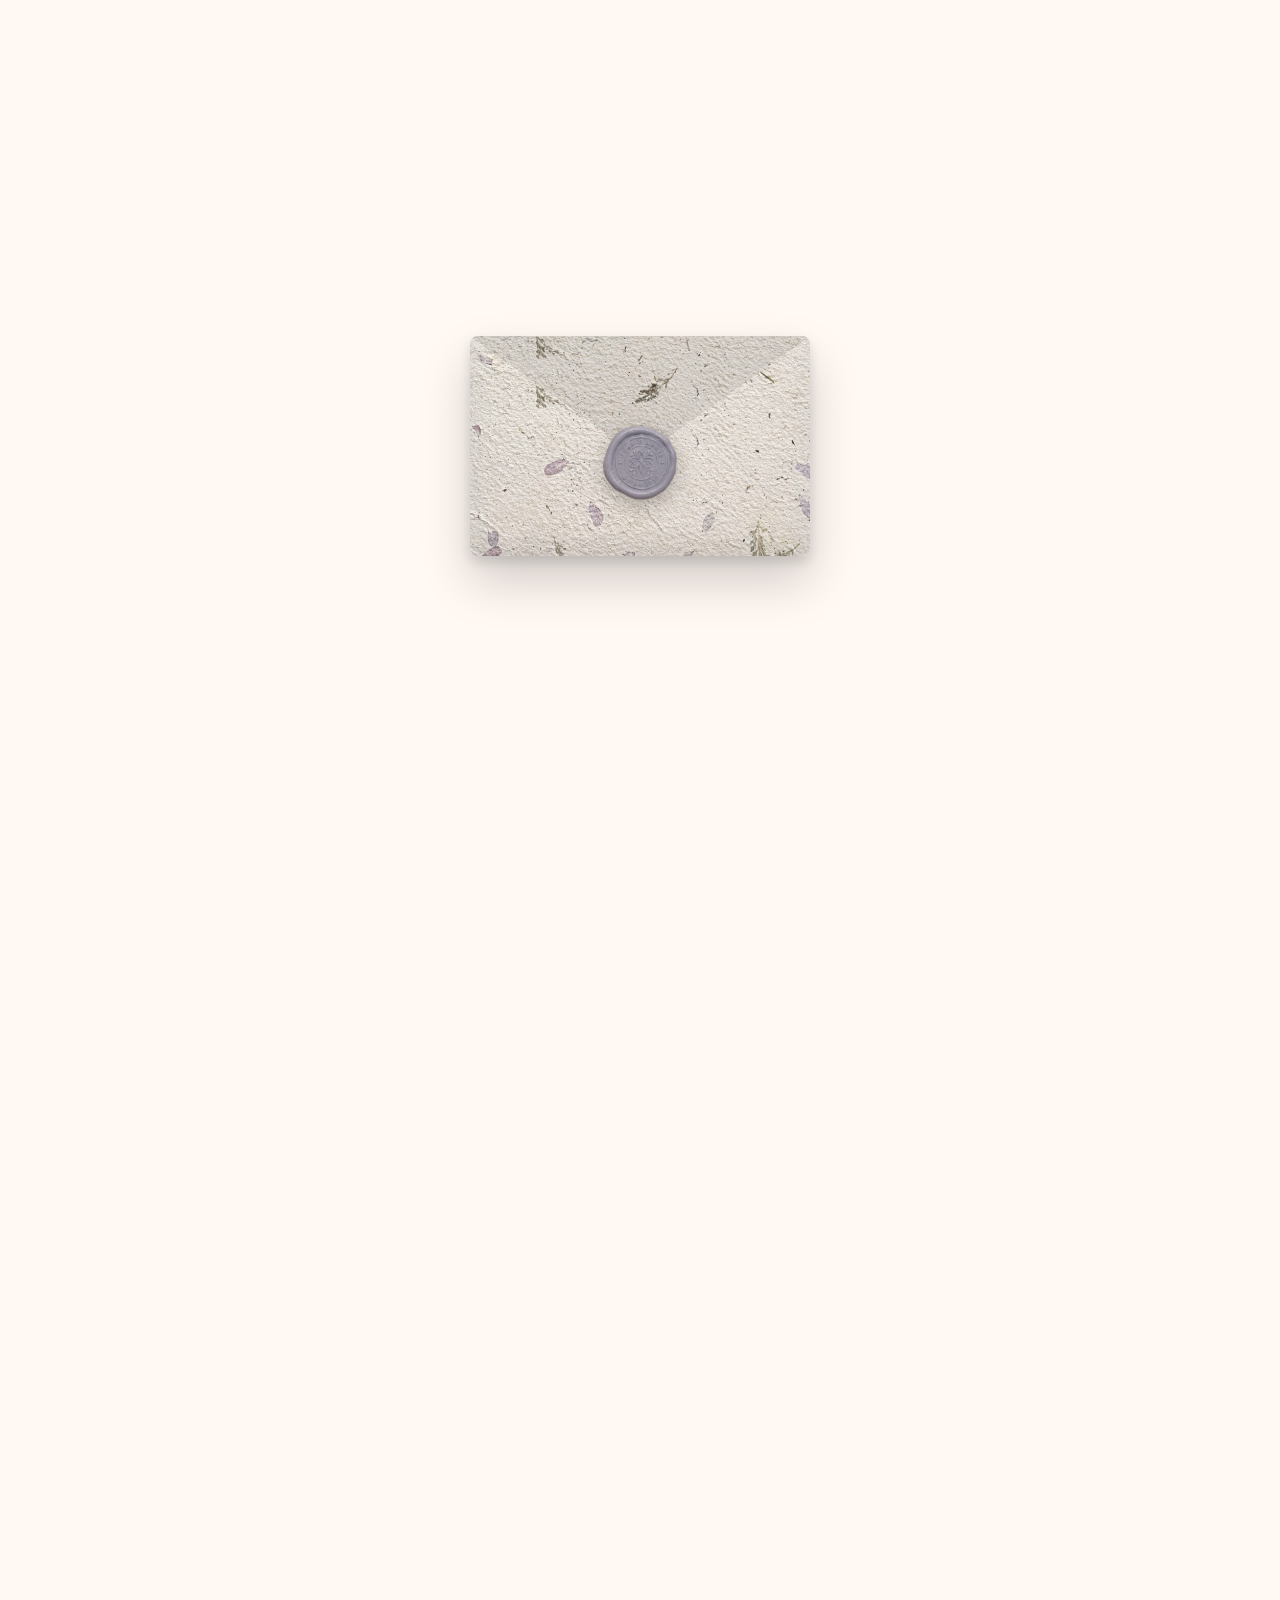
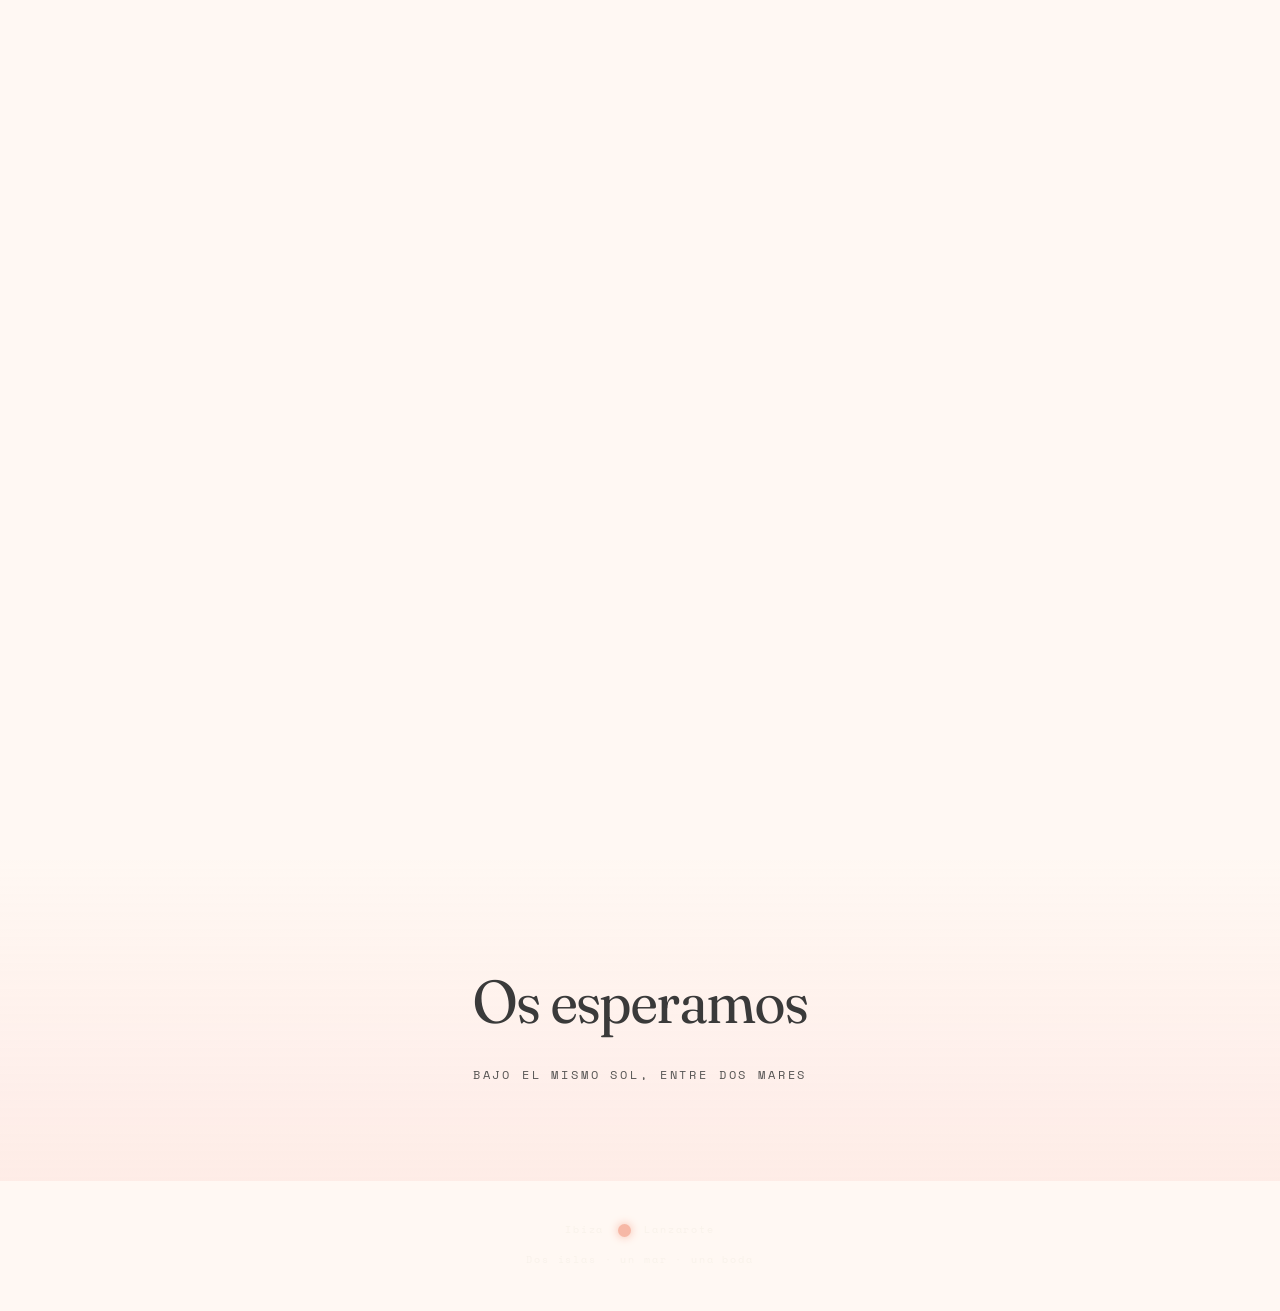
==== index.html @ f5507c47 "Rename main.html to index.html" ====
<!DOCTYPE html>
<html lang="es">
<head>
  <meta charset="UTF-8">
  <meta name="viewport" content="width=device-width, initial-scale=1.0">

  <link rel="stylesheet" href="style.css">
  <link rel="icon" type="image/png" href="JA.png">
  <link rel="preconnect" href="https://fonts.googleapis.com">
  <link rel="preconnect" href="https://fonts.gstatic.com" crossorigin>
  <link href="https://fonts.googleapis.com/css2?family=Fraunces:ital,opsz,wght@0,9..144,300..600;1,9..144,300..500&family=Mulish:wght@300;400;500;600;700;800&family=Space+Mono:wght@400;700&display=swap" rel="stylesheet">
</head>

<!-- IMPORTANTE: esto activa el overlay -->
<body class="envelope-locked">

<!-- ===================== SOBRE ===================== -->
<div class="envelope-gate" id="envelope-gate">
  <div class="envelope-stage">
    <button class="envelope-card" id="open-envelope" type="button">
      <span class="envelope-back"></span>

      <span class="envelope-front"></span>
      <span class="envelope-flap"></span>

      <span class="wax-seal">
        <img src="4.png" alt="Sello de cera">
      </span>
    </button>
  </div>
</div>

<div id="sky"></div>
  <div id="stars"></div>
  <div id="celest"></div>
  <div id="moon"></div>
  <div class="vignette"></div>
  <div id="progress"></div>

  <nav id="nav" aria-label="Navegación">
    <a class="brand" href="#inicio">
      <span id="nav-i">I</span> <span class="h">&</span> <span id="nav-l">L</span>
    </a>

    <div class="links">
      <a href="#historia">Historia</a>
      <a href="#dia">El día</a>
      <a href="#donde">Dónde</a>
      <a href="#viaje">Viaje</a>
      <a class="cta" href="#rsvp">Confirmar</a>
    </div>
  </nav>

  <!-- ===================== HERO ===================== -->
  <header class="hero" id="inicio">
    <div class="hero-scene" aria-hidden="true">
      <svg viewBox="0 0 1440 340" preserveAspectRatio="none">
        <defs>
          <linearGradient id="seaG" x1="0" y1="0" x2="0" y2="1">
            <stop offset="0%" stop-color="#3E8C9A"/>
            <stop offset="100%" stop-color="#102E3C"/>
          </linearGradient>

          <linearGradient id="reflG" x1="0" y1="0" x2="0" y2="1">
            <stop offset="0%" stop-color="#F4C77A" stop-opacity=".85"/>
            <stop offset="100%" stop-color="#F4C77A" stop-opacity="0"/>
          </linearGradient>
        </defs>

        <!-- costa Ibiza -->
        <path d="M0,150 C120,132 230,158 330,142 C430,128 470,150 540,142 L540,340 L0,340 Z" fill="#163A4E"/>

        <g fill="#0F2C3A">
          <path d="M120,142 l9,-30 l9,30 z"/>
          <rect x="126" y="140" width="6" height="14"/>
          <path d="M150,146 l7,-22 l7,22 z"/>
          <rect x="155" y="144" width="4" height="10"/>
          <path d="M250,138 l11,-34 l11,34 z"/>
          <rect x="257" y="136" width="6" height="16"/>
        </g>

        <!-- costa Lanzarote -->
        <path d="M1440,154 C1320,132 1240,162 1140,140 C1040,120 980,154 900,142 L900,340 L1440,340 Z" fill="#1A120E"/>

        <g fill="#120C09">
          <path d="M1180,140 L1240,140 L1218,90 C1212,80 1206,80 1200,90 Z"/>
          <path d="M1300,144 L1372,144 L1344,100 C1338,90 1332,90 1326,100 Z"/>
          <path d="M1080,144 L1132,144 L1112,110 C1108,102 1102,102 1098,110 Z"/>
        </g>

        <rect x="0" y="142" width="1440" height="200" fill="url(#seaG)"/>
        <path d="M666,146 L774,146 L820,340 L620,340 Z" fill="url(#reflG)" opacity=".5"/>

        <g class="waves" fill="none" stroke="#7CC4C2" stroke-opacity=".45" stroke-width="2">
          <path class="w1" d="M-200,192 q60,-12 120,0 t120,0 t120,0 t120,0 t120,0 t120,0 t120,0 t120,0 t120,0 t120,0 t120,0 t120,0 t120,0"/>
          <path class="w2" d="M-200,228 q70,-13 140,0 t140,0 t140,0 t140,0 t140,0 t140,0 t140,0 t140,0 t140,0 t140,0 t140,0 t140,0"/>
        </g>
      </svg>
    </div>

    <div class="hero-inner">
      <div class="hero-top">
        <div class="coast-tag">
          <b id="t-isla-novia">Ibiza</b>
          <span id="t-coord-novia">39°04′N · 1°44′E</span>
        </div>

        <div class="coast-tag r">
          <b id="t-isla-novio">Lanzarote</b>
          <span id="t-coord-novio">29°07′N · -13°47′O</span>
        </div>
      </div>

      <p class="eyebrow hero-eyebrow">Dos islas · un mar · una boda</p>

      <h1 class="names">
        <span class="n a" id="t-novio">Juan</span>
        <span class="amp">
          <span class="rule"></span>
          <span class="y">y</span>
          <span class="rule"></span>
        </span>
        <span class="n b" id="t-novia">Anaïs</span>
      </h1>

      <p class="hero-date" id="t-fecha">Sábado · 24 Abril 2027</p>
    </div>

    <div class="scroll-cue">
      <span>Sumérgete</span>
      <span class="line"></span>
    </div>
  </header>

  <!-- ===================== CUENTA ATRÁS ===================== -->
  <section class="section">
    <div class="panel dark reveal">
      <span class="eyebrow c">Cuenta atrás</span>
      <h2 class="title">¿Cuándo zarpa el amor?</h2>

      <div class="count">
        <div class="unit">
          <div class="num" id="d">--</div>
          <div class="lab">Días</div>
        </div>
        <div class="unit">
          <div class="num" id="h">--</div>
          <div class="lab">Horas</div>
        </div>
        <div class="unit">
          <div class="num" id="m">--</div>
          <div class="lab">Min</div>
        </div>
        <div class="unit">
          <div class="num" id="s">--</div>
          <div class="lab">Seg</div>
        </div>
      </div>

      <p class="count-msg" id="count-msg"></p>
    </div>
  </section>

  <!-- ===================== HISTORIA ===================== -->
  <section class="section" id="historia">
    <div class="panel light reveal">
      <span class="eyebrow c">Nuestra historia</span>
      <h2 class="title">De dos orillas a un solo "sí"</h2>
      <div class="story" id="story"></div>
    </div>
  </section>

  <!-- ===================== ISLAS ===================== -->
  <section class="section" id="islas">
    <div class="panel dark reveal">
      <span class="eyebrow c">De dónde venimos</span>
      <h2 class="title">Una mediterránea, un atlántico</h2>

      <div class="islands">
        <div class="isla ibiza">
          <span class="accent"></span>
          <div class="who">Ella, de</div>
          <div class="name" id="t-isla-novia-2">Ibiza</div>
          <div class="desc" id="t-desc-novia">Pinos, sal y atardeceres de las Pitiusas.</div>
          <div class="coords" id="t-coord-novia-2">39°04′N · 1°44′E · Mediterráneo</div>
        </div>

        <div class="isla lanza">
          <span class="accent"></span>
          <div class="who">Él, de</div>
          <div class="name" id="t-isla-novio-2">Lanzarote</div>
          <div class="desc" id="t-desc-novio">Lava, viento y cielos de fuego en el Atlántico.</div>
          <div class="coords" id="t-coord-novio-2">29°07′N · -13°47′O · Atlántico</div>
        </div>
      </div>

      <!-- ruta con avión -->
      <div class="route" aria-hidden="true">
        <svg viewBox="0 0 800 140">
          <path id="route-path" d="M 90,110 Q 400,10 710,110" fill="none" stroke="rgba(185, 140, 130, 0.6)" stroke-width="1.5" stroke-dasharray="3 7"/>

          <g id="plane" fill="#F4C77A">
            <path d="M0,-2 L14,0 L0,2 L3,0 Z M2,-1 L-7,-6 L-9,-6 L-4,-1 Z M2,1 L-7,6 L-9,6 L-4,1 Z"/>
            <animateMotion id="planeMotion" dur="7s" repeatCount="indefinite" rotate="auto" keyPoints="0;1" keyTimes="0;1" calcMode="linear">
              <mpath href="#route-path"/>
            </animateMotion>
          </g>
        </svg>
      </div>

      <p class="between">
        <b id="t-distancia">1.700 km</b> de mar entre dos islas.<br>
        El <span id="t-dia-corto">24 de Abril</span> se juntan para siempre.
      </p>
    </div>
  </section>

  <!-- ===================== EL DÍA ===================== -->
  <section class="section" id="dia">
    <div class="panel light reveal">
      <span class="eyebrow c">El plan</span>
      <h2 class="title">El gran día</h2>
      <div class="plan" id="plan"></div>
    </div>
  </section>

  <!-- ===================== DÓNDE ===================== -->
  <section class="section" id="donde">
    <div class="panel dark reveal">
      <span class="eyebrow c">Dónde</span>
      <h2 class="title">Los puntos de encuentro</h2>

<div class="place split">

  <div class="col ceremonia">
    <div class="venue">Ceremonia</div>
    <div class="sub" id="t-lugar">Catedral de Santa Maria</div>
    <div class="addr" id="t-direccion">Plaça de la Catedral, 1, 07800 Eivissa, Illes Balears</div>
    <a class="btn" id="t-mapa" href="#" target="_blank">¿Cómo llegar?</a>
  </div>

  <div class="divider"></div>

  <div class="col convite">
    <div class="venue">Convite</div>
    <div class="sub" id="t-convite">Can Curreu</div>
    <div class="addr" id="t-direccion1">Diseminado P 4 San Carlos, 79, 07850, Illes Balears</div>
    <a class="btn" id="t-mapa1" href="#" target="_blank">¿Cómo llegar?</a>
  </div>

</div>

    </div>
  </section>

  <!-- ===================== VIAJE Y DORMIR ===================== -->
  <section class="section" id="viaje">
    <div class="panel light reveal">
      <span class="eyebrow c">Viaje y alojamiento</span>
      <h2 class="title">Llegar a la isla</h2>
      <p class="lead" id="t-viaje-intro">Venís de lejos y nos hace mucha ilusión. Aquí os dejamos lo esencial para organizar el viaje.</p>
      <div class="cards" id="viaje-cards"></div>
    </div>
  </section>

  <!-- ===================== VESTIMENTA ===================== -->
  <section class="section">
    <div class="panel dark reveal">
      <span class="eyebrow c">Código de vestimenta</span>
      <h2 class="title" id="t-dress-title">Elegancia de isla</h2>

      <div class="dress">
        <p id="t-dress-text">Colores primaverales, rebequita y zapato cómodo: habrá césped, baile y mucho alcohol. Aunque el blanco no está en la lista, aquí hay recomendaciones que no os harán desentonar:</p>
        <div class="swatches" id="swatches"></div>
      </div>
    </div>
  </section>

  <!-- ===================== REGALO ===================== -->
  <section class="section" id="regalo">
    <div class="panel light reveal">
      <span class="eyebrow c">Vuestro regalo</span>
      <h2 class="title">Si os apetece tener un detalle con nosotros pero no sabeis cuál</h2>

      <div class="gift">
        <p id="t-gift-text">Vuestra presencia es lo único imprescindible. Si además queréis regalarnos algo pero no sabeis qué...</p>
        <div class="copyrow" id="gift-rows"></div>
      </div>
    </div>
  </section>

  <!-- ===================== FAQ ===================== -->
  <section class="section">
    <div class="panel dark reveal">
      <span class="eyebrow c">Dudas frecuentes</span>
      <h2 class="title">Algunas cosas a tener en cuenta</h2>
      <div class="faq" id="faq"></div>
    </div>
  </section>

  <!-- ===================== AVISO ===================== -->
  <section class="section">
    <div class="warn reveal">
      <span class="eyebrow">¡Aviso importante!</span>
      <p>
        Esta boda puede incluir <b>baile descoordinado</b>, lágrimas de emoción, demasiado vino y <b>vistas que quitan el sentido</b>.
      </p>
    </div>
  </section>

  <!-- ===================== RSVP ===================== -->
  <section class="section" id="rsvp">
    <div class="panel dark reveal">
      <span class="eyebrow c">Confirma tu asistencia</span>
      <h2 class="title">El "Sí vengo"</h2>
      <p class="lead" id="t-rsvp-fecha">Confírmanos antes del 1 de agosto de 2026.</p>

      <div class="form">

        <div class="field">
          <label for="f-nombre">Nombre y apellidos</label>
          <input id="f-nombre" type="text" placeholder="Tu nombre">
        </div>

        <div class="field">
          <label>¿Vendrás?</label>
          <div class="seg" id="seg-asiste">
            <button type="button" data-v="Sí, allí estaré" aria-pressed="true">Sí, allí estaré</button>
            <button type="button" data-v="No podré ir" aria-pressed="false">No podré ir</button>
          </div>
        </div>

        <!-- Menú del invitado principal: siempre adulto -->
        <div class="field" id="field-menu-principal">
          <label for="f-menu-principal">Tu menú</label>
          <select id="f-menu-principal">
            <option value="">Elige una opción</option>
            <option value="Carne">Carne</option>
            <option value="Pescado">Pescado</option>
          </select>
        </div>

        <div class="field" id="field-acomp">
          <label for="f-acomp">¿Cuántos seréis?</label>
          <input id="f-acomp" type="number" min="1" max="10" value="1">
        </div>

        <!-- Aquí el JS pinta los acompañantes. No metas menús manuales aquí. -->
        <div class="guest-list" id="guest-list"></div>

        <div class="field is-hidden" id="field-no-asiste">
          <div class="sad-note">
            Si estabas invitado es porque eres muy especial para nosotros, y nos da mucha pena que finalmente no puedas venir a compartir este día tan importante con nosotros. Esperamos poder verte y celebrarlo contigo pronto.
          </div>
        </div>

        <div class="field" id="field-alergias">
          <label for="f-alergias">Alergias o intolerancias</label>
          <input id="f-alergias" type="text" placeholder="Opcional">
        </div>

        <div class="field">
          <label for="f-msg">Un mensaje para los novios</label>
          <textarea id="f-msg" placeholder="Opcional"></textarea>
        </div>

        <button class="btn solid" id="rsvp-send" type="button">Enviar confirmación</button>

        <p id="rsvp-status" class="rsvp-status" role="status" aria-live="polite"></p>

      </div>
    </div>
  </section>

  <!-- ===================== CIERRE ===================== -->
  <section class="end reveal">
    <div class="t">Os esperamos</div>
    <div class="s" id="t-end-sub">Bajo el mismo sol, entre dos mares</div>
  </section>

  <footer>
    <span id="t-foot-novia">Ibiza</span>
    <span class="sun-mini"></span>
    <span id="t-foot-novio">Lanzarote</span>
    <div style="margin-top:.8rem">Dos islas · un mar · una boda</div>
  </footer>

  <script src="magia.js"></script>

</body>
</html>
---- style.css ----
:root{
  --cal:#FFF8F3;
  --cal-2:#FDF1EA; 
  --tinta:#3A3A3A;

  --mar:#A8DADC; 
  --turquesa:#9EDBD6; 
  --pino:#7CB9B1;

  --lava:#F7EDE2; /* suavizado, nada oscuro */
  --verde:#B7E4C7;

  --sol:#F6B8A6; 
  --sol-claro:#FADCD9; 
  --rosa:#F7A8A4; 
  --noche:#FFF8F3; /* elimina sensación nocturna */
  --maxw:920px;
  --display:"Fraunces",Georgia,serif;
  --body:"Mulish",system-ui,sans-serif;
  --mono:"Space Mono",ui-monospace,monospace;
  --ease:cubic-bezier(.2,.7,.2,1);
}
*{box-sizing:border-box;margin:0;padding:0}
html{scroll-behavior:smooth}
body{font-family:var(--body);color:var(--tinta);line-height:1.65;background:#FFF8F3;-webkit-font-smoothing:antialiased;overflow-x:hidden}
a{color:inherit;text-decoration:none}
img,svg{display:block;max-width:100%}
:focus-visible{outline:2px solid var(--sol-claro);outline-offset:3px;border-radius:2px}

/* ---------- CIELO QUE ATARDECE (fondo fijo) ---------- */
#sky{position:fixed;inset:0;z-index:-3;
  background:linear-gradient(
    to bottom,
#F7CAC9 0%,     /* rosa más presente */
    #FBC4AB 45%,    /* melocotón */
    #FFF1E6 100%

  );
  transition:background .15s linear;}
#stars{position:fixed;inset:0;z-index:-2;opacity:0;pointer-events:none}
#stars .star{position:absolute;width:2px;height:2px;border-radius:50%;background:#fff;animation:tw 4s ease-in-out infinite}
@keyframes tw{0%,100%{opacity:.25}50%{opacity:1}}
#celest{position:fixed;left:50%;top:56vh;width:120px;height:120px;margin-left:-60px;z-index:-2;border-radius:50%;
  background:radial-gradient(
circle at 38% 36%,
    #FFF6E5,
    #FBC4AB 55%,
    #F7A8A4
);
  box-shadow:0 0 90px 20px rgba(244,199,122,.45);transition:opacity .2s linear}
#moon{position:fixed;right:14vw;top:14vh;width:54px;height:54px;z-index:-2;border-radius:50%;opacity:0;
  background:radial-gradient(circle at 36% 34%,#fdfbf4,#cdd3e0 70%,#aab2c6);box-shadow:0 0 40px rgba(220,228,245,.5)}
.vignette{position:fixed;inset:0;z-index:-1;pointer-events:none;
  background:radial-gradient(120% 90% at 50% 30%,transparent 60%,rgba(120, 80, 80, 0.25) 100%)}

/* ---------- PROGRESO + NAV ---------- */
#progress{
  position:fixed;
  top:0;
  left:0;
  height:2px;
  width:0;
  background:linear-gradient(90deg,#E8877F,#F7A8A4);
  z-index:50}
nav{position:fixed;top:0;left:0;right:0;z-index:40;display:flex;align-items:center;justify-content:space-between;
  box-shadow:0 8px 20px rgba(200,150,140,.15);padding:.85rem clamp(1rem,4vw,2.2rem);transform:translateY(-110%);transition:transform .4s var(--ease);
  background:rgba(255,253,251,0.75);backdrop-filter:blur(12px);border-bottom:1px solid rgba(200,150,140,.25)}
nav.show{transform:none}
nav .brand{font-family:var(--mono);font-size:.8rem;letter-spacing:.22em}
nav .brand .h{color:var(--sol-claro)}
nav .links{color:#6F5A56;opacity:1;display:flex;gap:1.4rem;align-items:center}
nav .links a{font-family:var(--mono);font-size:.68rem;letter-spacing:.16em;text-transform:uppercase;opacity:.85;transition:opacity .2s}
nav .links a:hover{color:#E8877F;opacity:1}
nav .links a.cta{
  border-radius:8px;
  padding:.5rem 1.1rem;
  letter-spacing:.12em;
  background:rgba(247,168,164,0.15);   /* fondo suave */
  border:1px solid rgba(232,135,127,.6);
  
  color:#C75B52;
  transition:all .2s ease;
}
nav .links a.cta:hover{
  background:#E8877F;
  color:white;
  border-color:#E8877F;
}
@media(max-width:760px){nav .links a:not(.cta){display:none}}

.eyebrow{font-family:var(--mono);font-size:.7rem;letter-spacing:.32em;text-transform:uppercase}

/* ---------- HERO ---------- */
.hero{position:relative;min-height:100svh;display:flex;flex-direction:column;align-items:center;text-align:center;overflow:hidden}
.hero-scene{position:absolute;left:0;right:0;bottom:0;z-index:0;pointer-events:none}
.hero-scene svg{width:100%;height:auto}
.hero-inner{position:relative;z-index:2;width:100%;max-width:1080px;padding:clamp(1.4rem,4vw,2.4rem) 1.4rem 0}
.hero-top{display:flex;justify-content:space-between;align-items:flex-start;gap:1rem;opacity:0;animation:fade 1s var(--ease) .2s forwards}
.coast-tag{font-family:var(--mono);font-size:.64rem;letter-spacing:.16em;line-height:1.7;text-align:left;text-shadow:0 1px 14px rgba(0,0,0,.4)}
.coast-tag.r{text-align:right}
.coast-tag b{display:block;font-size:.76rem;letter-spacing:.26em;text-transform:uppercase}
.coast-tag span{opacity:.82}

.names,
.hero-date,
.hero-eyebrow,
.coast-tag{
  color:#3A3A3A;
  text-shadow:none;
}

.hero-eyebrow{margin-top:clamp(2rem,8vh,4.5rem);opacity:0;animation:fade 1s var(--ease) .5s forwards;text-shadow:0 1px 16px rgba(0,0,0,.4)}
.names{margin-top:.5rem;font-family:var(--display);font-weight:380;font-variation-settings:"opsz" 144,"SOFT" 60;line-height:.96;text-shadow:0 3px 40px rgba(8,20,28,.4)}
.names .n{display:block;font-size:clamp(3.4rem,14vw,8rem);opacity:0;animation:rise 1.1s var(--ease) forwards}
.names .n.a{animation-delay:.7s}
.names .n.b{animation-delay:1s}
.names .amp{display:flex;align-items:center;justify-content:center;gap:1rem;margin:.06em 0;opacity:0;animation:fade 1s var(--ease) .95s forwards}
.amp .y{font-family:var(--display);font-style:italic;font-weight:300;font-size:clamp(1rem,3.2vw,1.6rem);letter-spacing:.04em;opacity:.92}
.amp .rule{width:clamp(28px,7vw,60px);height:1px;background:linear-gradient(90deg,transparent,var(--sol-claro),transparent)}
.hero-date{margin-top:1.4rem;font-family:var(--mono);font-size:.8rem;letter-spacing:.34em;text-transform:uppercase;opacity:0;animation:fade 1s var(--ease) 1.2s forwards;text-shadow:0 1px 14px rgba(0,0,0,.4)}
.scroll-cue{position:absolute;bottom:1.1rem;left:50%;transform:translateX(-50%);z-index:3;font-family:var(--mono);font-size:.58rem;letter-spacing:.3em;text-transform:uppercase;opacity:0;display:flex;flex-direction:column;align-items:center;gap:.4rem;animation:fade 1s var(--ease) 1.6s forwards}
.scroll-cue .line{width:1px;height:34px;background:currentColor;animation:cue 2.2s ease-in-out infinite}
@keyframes cue{0%,100%{transform:scaleY(.35);transform-origin:top;opacity:.4}50%{transform:scaleY(1);opacity:1}}
@keyframes fade{to{opacity:1}}
@keyframes rise{from{opacity:0;transform:translateY(36px)}to{opacity:1;transform:none}}

/* ---------- SECCIONES / PANELES ---------- */
.section{padding:clamp(2.4rem,7vw,5rem) 1.2rem;position:relative;z-index:1}
.panel{max-width:var(--maxw);margin:0 auto;border-radius:7px;padding:clamp(2.2rem,5.5vw,3.8rem)}
.panel.light{background:rgba(244,239,228,.94);color:var(--tinta);box-shadow:0 40px 90px -45px rgba(0,0,0,.6)}
.panel.dark{background:rgba(255,255,255,.7);color:var(--tinta);border:1px solid rgba(180,150,150,.2);backdrop-filter:blur(12px);border:1px solid rgba(244,239,228,.12);box-shadow:0 40px 90px -50px rgba(0,0,0,.6)}
.eyebrow.c{display:block;text-align:center;color:#A06A64;margin-bottom:1rem}
.panel.dark .eyebrow.c{
color:#A06A64;
  opacity:1;
}
.title{font-family:var(--display);font-weight:400;font-variation-settings:"opsz" 72,"SOFT" 44;font-size:clamp(1.9rem,5.2vw,3.1rem);line-height:1.06;text-align:center;letter-spacing:-.01em}
.lead{text-align:center;max-width:48ch;margin:1.1rem auto 0;opacity:.9}

/* Cuenta atrás */
.count{display:flex;justify-content:center;gap:clamp(.4rem,3vw,2rem);margin-top:2.2rem;flex-wrap:wrap}
.count .unit{min-width:72px}
.count .num{font-family:var(--mono);font-weight:700;font-size:clamp(2.2rem,7vw,3.6rem);line-height:1;color:#C75B52;font-variant-numeric:tabular-nums}
.count .lab{font-family:var(--mono);font-size:.6rem;letter-spacing:.26em;text-transform:uppercase;margin-top:.5rem;opacity:.95}
.count-msg{text-align:center;margin-top:1.6rem;font-style:italic;font-family:var(--display);font-size:1.2rem;color:var(--sol-claro)}

/* Historia (timeline) */
.story{margin-top:2.6rem;display:grid;gap:1.6rem;max-width:640px;margin-left:auto;margin-right:auto}
.story .beat{display:grid;grid-template-columns:auto 1fr;gap:1.3rem;align-items:start}
.story .dot{margin-top:.55rem;width:11px;height:11px;border-radius:50%;background:var(--sol);position:relative;flex:0 0 auto}
.story .beat:not(:last-child) .dot::after{content:"";position:absolute;left:50%;top:14px;transform:translateX(-50%);width:1px;height:calc(100% + 1.6rem);background:rgba(27,32,38,.18)}
.story .when{font-family:var(--mono);font-size:.66rem;letter-spacing:.18em;text-transform:uppercase;color:var(--mar)}
.story .head{font-family:var(--display);font-size:1.3rem;margin:.15rem 0 .3rem}
.story .body{font-size:.97rem;opacity:.88}

/* Islas */
.islands{display:grid;grid-template-columns:1fr 1fr;gap:clamp(1rem,3vw,1.6rem);margin-top:1.4rem}
.isla{position:relative;padding:1.9rem 1.6rem 1.7rem;border-radius:5px;color:#3A3A3A;overflow:hidden;min-height:210px;display:flex;flex-direction:column;justify-content:flex-end}
.isla.ibiza{
  background:linear-gradient(160deg,#BDE0FE,#A8DADC);
}
.isla.lanza{
  background:linear-gradient(160deg,#FBC4AB,#FDEAC2);
}
.isla .who{color:#7A6A68;font-family:var(--mono);font-size:.64rem;letter-spacing:.26em;text-transform:uppercase;opacity:.85}
.isla .name{color:#2F2F2F;font-family:var(--display);font-weight:400;font-size:clamp(1.7rem,5vw,2.4rem);margin:.2rem 0 .5rem;font-variation-settings:"opsz" 72,"SOFT" 50}
.isla .desc{color:#4A4A4A;font-size:.93rem;opacity:.92;max-width:30ch}
.isla .coords{color:#7A6A68;margin-top:1rem;font-family:var(--mono);font-size:.66rem;letter-spacing:.1em;padding-top:.85rem;border-top:1px solid rgba(0,0,0,0.08);opacity:.85}
.isla .accent{position:absolute;top:1.3rem;right:1.4rem;width:28px;height:28px;border-radius:50%}
.isla.ibiza .accent{
  background:radial-gradient(
    circle at 35% 30%,
    #FFFFFF 0%,
    #E6ECF2 55%,
    #D6DEE6 100%
  );
opacity:.7;filter:blur(1.5px)}
.isla.lanza .accent{background:#F7A8A4;opacity:.75;filter:blur(1.5px)}
.route{margin-top:1.8rem}
.route svg{width:100%;height:auto;overflow:visible}
.route .lbl{font-family:var(--mono);font-size:.6rem;letter-spacing:.14em;fill:var(--cal);opacity:.85}
.between{
  text-align:center;
  margin-top:1.6rem;
  font-family:var(--display);
  font-style:italic;
  font-weight:300;
  font-size:clamp(1.1rem,3.2vw,1.45rem);
  color:#3A3A3A;   /* antes era var(--cal) */
}

.between b{
  font-style:normal;
  color:#D96C63;   /* antes var(--sol-claro) */
}

/* El día */
.plan{max-width:540px;margin:2.4rem auto 0}
.plan .item{display:grid;grid-template-columns:auto 1fr;gap:1.3rem;align-items:baseline;padding:1rem 0;border-bottom:1px solid rgba(27,32,38,.12)}
.plan .item:last-child{border-bottom:0}
.plan .t{font-family:var(--mono);font-size:.9rem;color:var(--mar);white-space:nowrap;font-weight:700}
.plan .ev .h{font-family:var(--display);font-size:1.18rem}
.plan .ev .s{font-size:.86rem;opacity:.7}

/* Dónde */
.place.split{
  display:flex;
  align-items:center;
  justify-content:center;
  gap:2rem;
  margin-top:2rem;
  text-align:center;
  position:relative;
  z-index:1;

}
.place .col{
  position:relative;
  overflow:hidden;
  z-index:1;
  flex:1;
  max-width:320px;
}

.place .col *{
  position:relative;
  z-index:2;
}
.place .col::before{
  content:'';
  position:absolute;
  inset:0;

  background-image:none; /* seguridad */
  background-size:85%;
  background-repeat:no-repeat;
  background-position:center 75%;

  opacity:0.80;
  filter:blur(0.5px);

  pointer-events:none;
  z-index:0;
}
.place .ceremonia::before{
  background-image:url('daltvila.png');
  background-size:90%;
  background-position:center 65%;
}

.place .convite::before{
  background-image:url('casa.png');
}
.place .divider{
  width:1px;
  height:120px;
  background:rgba(200,150,140,.4);
}
.place{text-align:center;margin-top:1.6rem}
.place .venue{
  font-family:var(--display);
  font-size:1.5rem;
  margin-bottom:.4rem;
}
.place .sub{
  font-size:1rem;
  color:#6F5A56;
  margin-bottom:.5rem;
}

.place .addr{opacity:.85;margin-top:.5rem;font-size:.96rem}
.btn{display:inline-block;margin-top:1.7rem;padding:.85rem 1.8rem;font-family:var(--mono);font-size:.72rem;letter-spacing:.22em;text-transform:uppercase;border-radius:2px;transition:transform .2s,background .25s,color .25s,box-shadow .2s;cursor:pointer;border:1px solid var(--sol-claro);background:transparent;color:inherit}
.btn:hover,.btn:focus-visible{background:var(--sol-claro);color:var(--noche)}
.btn.solid{
  background:#F7A8A4;
  color:white;
}

.btn:hover{
  background:#FADCD9;
  color:#3A3A3A;
}
/* Viaje / dormir */
.cards{display:grid;grid-template-columns:1fr 1fr;gap:1.2rem;margin-top:2rem}
.card{background:rgba(255,255,255,.55);border:1px solid rgba(27,32,38,.1);border-radius:5px;padding:1.5rem}
.card h4{font-family:var(--display);font-size:1.25rem;font-weight:500;margin-bottom:.4rem}
.card p{font-size:.94rem;opacity:.85}
.card .ico{font-family:var(--mono);font-size:.62rem;letter-spacing:.2em;text-transform:uppercase;color:var(--mar);margin-bottom:.6rem}

/* Vestimenta */
.dress{text-align:center;margin-top:1.4rem}
.dress p{max-width:44ch;margin:0 auto;opacity:.9}
.swatches{display:flex;justify-content:center;gap:.7rem;margin-top:1.8rem;flex-wrap:wrap}
.swatch{width:46px;height:46px;border-radius:50%;border:2px solid rgba(244,239,228,.4)}

/* Regalo */
.gift{text-align:center;margin-top:1.4rem}
.gift p{max-width:46ch;margin:0 auto 1.6rem;opacity:.9}
.copyrow{display:flex;gap:.6rem;justify-content:center;flex-wrap:wrap;margin-top:.8rem}
.copybtn{display:inline-flex;align-items:center;gap:.6rem;background:rgba(255,255,255,.6);border:1px solid rgba(27,32,38,.15);border-radius:3px;padding:.7rem 1rem;font-family:var(--mono);font-size:.78rem;cursor:pointer;color:var(--tinta);transition:background .2s}
.copybtn:hover{background:#fff}
.copybtn small{font-size:.58rem;letter-spacing:.2em;text-transform:uppercase;color:var(--mar)}

/* FAQ */
.faq{max-width:620px;margin:2rem auto 0}
.faq details{border-bottom:1px solid rgba(244,239,228,.18);padding:.4rem 0}
.faq summary{cursor:pointer;list-style:none;padding:.9rem .2rem;font-family:var(--display);font-size:1.12rem;display:flex;justify-content:space-between;align-items:center;gap:1rem}
.faq summary::-webkit-details-marker{display:none}
.faq summary::after{content:"+";font-family:var(--mono);color:var(--sol-claro);transition:transform .2s}
.faq details[open] summary::after{transform:rotate(45deg)}
.faq .a{padding:0 .2rem 1rem;opacity:.86;font-size:.96rem}

/* Aviso (full-bleed) */
.warn{letter-spacing:0.01em;text-align:center;padding:clamp(3rem,9vw,6rem) 1.4rem}
.warn .eyebrow{color:#B0716A;display:block;margin-bottom:1.2rem}
.warn p{color:#3A3A3A;font-family:var(--display);font-weight:300;font-style:italic;font-size:clamp(1.3rem,4.2vw,2.1rem);line-height:1.5;max-width:22ch;margin:0 auto}
.warn b{color:#D96C63;font-style:normal;font-weight:500}

/* RSVP form */
.form{max-width:540px;margin:2rem auto 0;display:grid;gap:1.5rem}
.field{display:grid;gap:.5rem}
.field label{color:#7A6A68;font-family:var(--mono);font-size:.65rem;letter-spacing:.22em;text-transform:uppercase;opacity:1}
.field input,
.field textarea,
.field select{
  background:#FFFDFB;
  color:#3A3A3A;
  border:1px solid rgba(200,150,140,.25);
  border-radius:8px;
  padding:.9rem 1rem;
  transition:all .2s ease;
}
.field textarea{resize:vertical;min-height:80px}
.field.is-hidden{display:none}
.guest-list{display:grid;gap:.9rem}
.guest-card{
  padding:1.2rem;
  border-radius:10px;
  background:rgba(255,255,255,.65);
  backdrop-filter:blur(10px);
  border:1px solid rgba(200,150,140,.2);
  box-shadow:0 10px 25px rgba(0,0,0,.06);
}
.guest-card .guest-title{font-family:var(--mono);font-size:.62rem;letter-spacing:.18em;text-transform:uppercase;opacity:.75}
.sad-note{
  padding:1rem 1.1rem;
  border:1px solid rgba(180,150,150,.25);
  border-radius:6px;
  background:rgba(255,255,255,.5);
  font-family:var(--display);
  font-style:italic;
  font-size:1.08rem;
  line-height:1.55;
  text-align:center;
  color:#6A4E49;   /* 👈 clave */
}
.field input:focus,
.field textarea:focus,
.field select:focus{
  outline:none;
  border-color:#E8877F;
  box-shadow:0 0 0 3px rgba(232,135,127,.15);
  background:white;
}
.field input:hover,
.field textarea:hover,
.field select:hover{
  border-color:#E8877F;
}
.field input::placeholder,.field textarea::placeholder{color:#9C8F8A;}
.seg{
  gap:.8rem;
}

.seg button{
  border-radius:10px;
  padding:.9rem 1rem;
  background:rgba(255,255,255,.5);
  backdrop-filter:blur(6px);
  border:1px solid rgba(200,150,140,.3);
  color:#3A3A3A;
  transition:all .2s ease;
}

.seg button:hover{
  background:#FFFDFB;
}
.seg button[aria-pressed="true"]{
  background:#E8877F;
  color:white;
  border-color:#E8877F;
  box-shadow:0 8px 20px rgba(232,135,127,.25);
}

.rsvp-status{margin-top:1rem;text-align:center;font-family:var(--mono);font-size:.8rem;letter-spacing:.04em;min-height:1.2em}
.rsvp-status.ok{color:var(--sol-claro)}
.rsvp-status.err{color:#ff9b8a}
.btn.solid:disabled{opacity:.55;cursor:default;transform:none;box-shadow:none}

/* Cierre + footer */
.end{
  background:linear-gradient(
    to bottom,
    rgba(255,255,255,0) 0%,
    rgba(247,168,164,0.15) 100%
  );
text-align:center;padding:clamp(3rem,9vw,6rem) 1.4rem}
.end .t{font-family:var(--display);font-size:clamp(2.2rem,7vw,3.8rem);font-variation-settings:"opsz" 90,"SOFT" 50}
.end .s{margin-top:.8rem;font-family:var(--mono);font-size:.74rem;letter-spacing:.24em;text-transform:uppercase;opacity:.85}
footer{text-align:center;padding:2.6rem 1.4rem;font-family:var(--mono);font-size:.64rem;letter-spacing:.18em;color:rgba(244,239,228,.6)}
footer .sun-mini{width:13px;height:13px;border-radius:50%;background:var(--sol);display:inline-block;vertical-align:middle;margin:0 .55em;box-shadow:0 0 10px var(--sol)}

/* Reveal */
.reveal{opacity:0;transform:translateY(26px);transition:opacity .8s var(--ease),transform .8s var(--ease)}
.reveal.in{opacity:1;transform:none}

@media(max-width:640px){
  .islands,.cards{grid-template-columns:1fr}
  .hero-top{flex-direction:column;align-items:center;gap:.3rem}
  .coast-tag,.coast-tag.r{text-align:center}
}
@media(prefers-reduced-motion:reduce){
  *{animation-duration:.001s!important;animation-iteration-count:1!important;transition:none!important;scroll-behavior:auto!important}
  .reveal{opacity:1;transform:none}
  .names .n,.hero-top,.hero-eyebrow,.amp,.hero-date,.scroll-cue{opacity:1!important;animation:none!important}
}

.envelope-gate{
  position:fixed;
  inset:0;
  z-index:9999;
  display:grid;
  place-items:center;
  background:#FFF8F3;
  transition:opacity 1.2s ease, transform 1.2s ease, filter 1.2s ease;
}

/* perspectiva para profundidad */
.envelope-stage{
  perspective:1400px;
}

/* SOBRE BASE */
.envelope-card{
  position:relative;
  width:340px;
  height:220px;

  background-image: url("papel.png");
  background-size: 110%;
  background-position: center;
  background-repeat: no-repeat;

  border-radius:8px;

  /* sombra elegante (no marco) */
  box-shadow:
    0 25px 50px rgba(0,0,0,0.18),   /* sombra principal */
    0 6px 12px rgba(0,0,0,0.12);    /* contacto */

  cursor:pointer;
  overflow:hidden;

  animation:float 4s ease-in-out infinite;

  
  border: none !important;
  outline: none !important;
  background-color: transparent; /* por si acaso */
  appearance: none;
  -webkit-appearance: none;

}

/* BORDE INTERNO sutil para dar forma */
.envelope-card::before{
  content:"";
  position:absolute;
  inset:0;
  border-radius:8px;

  box-shadow:
    inset 0 0 0 1px rgba(0,0,0,0.06),     /* borde sutil tipo papel */
    inset 0 8px 18px rgba(255,255,255,0.25),
    inset 0 -10px 20px rgba(0,0,0,0.08);

  pointer-events:none;
}

/* SOLAPA SUPERIOR (realista) */
.envelope-flap{
  position:absolute;
  top:0;
  left:0;
  width:100%;
  height:55%;

  background-image: url("2.png");
  background-size: 110%;     /* 🔥 clave */
  background-position: center;  /* centra la textura */
  background-repeat: no-repeat;

  clip-path:polygon(0 0,100% 0,50% 100%);
  transform-origin:top;
  transition:transform 0.9s cubic-bezier(.65,.05,.36,1);

  box-shadow:
    inset 0 -2px 6px rgba(0,0,0,0.12);
  z-index:3;
}


/* CARTA */
.envelope-letter{
  position:absolute;
  width:86%;
  left:7%;
  bottom:38px;
  background:#fff;
  padding:1.2rem;
  border-radius:4px;

  box-shadow:
    0 10px 25px rgba(0,0,0,0.18);

  transform:translateY(55%);
  transition:
    transform 1s cubic-bezier(.65,.05,.36,1),
    opacity .6s ease;

  z-index:2;
}

/* EFECTO PAPEL */
.envelope-card::before{
  content:"";
  position:absolute;
  inset:0;
  border-radius:8px;

  box-shadow:
    inset 0 10px 20px rgba(255,255,255,0.25),
    inset 0 -12px 24px rgba(0,0,0,0.08);

  pointer-events:none;
}

/* SELLO DE CERA (más real) */
.wax-seal {
  position: absolute;
  left: 50%;
  top: 58%;
  transform: translate(-50%, -50%);
  width: 90px;   /* ajusta según gusto */
  height: 90px;
  z-index: 4;
  pointer-events: none;
  transition: all .6s ease;
}

.wax-seal img {
  width: 100%;
  height: 100%;
  object-fit: contain;
  filter: 
    drop-shadow(0 6px 10px rgba(0,0,0,0.25))
    contrast(1.05)
    brightness(0.98);
}

/* CUANDO SE ABRE */
.envelope-card.open .envelope-flap{
  transform:rotateX(160deg);
}

.envelope-card.open .envelope-letter{
  transform:translateY(-20%);
}

/* HOVER SUTIL (mejora UX móvil y desktop) */
.envelope-card:hover{
  transform:translateY(-5px) scale(1.02);
}


.envelope-card:focus,
.envelope-card:active,
.envelope-card:focus-visible {
  outline: none;
  box-shadow: none;
}



.envelope-gate.is-opening .envelope-flap{transform:rotateX(180deg)}
.envelope-gate.is-opening .envelope-letter{transform:translateY(-40%)}
.envelope-gate.is-opening .wax-seal {opacity: 0;transform: scale(0);}

.envelope-gate.is-unfolding{}

.envelope-gate.is-hiding{
  opacity:0;transform:scale(1.05);filter:blur(8px);
}

body.envelope-locked header,
body.envelope-locked section{opacity:0;transform:scale(.98);
transition:all 1.2s ease}

body:not(.envelope-locked) header,
body:not(.envelope-locked) section{opacity:1;transform:scale(1)}

@media(max-width:640px){
  .place.split{
    flex-direction:column;
  }

  .place .divider{
    width:60px;
    height:1px;
  }
}
@keyframes float{0%,100%{transform:translateY(0)}50%{transform:translateY(-6px)}}
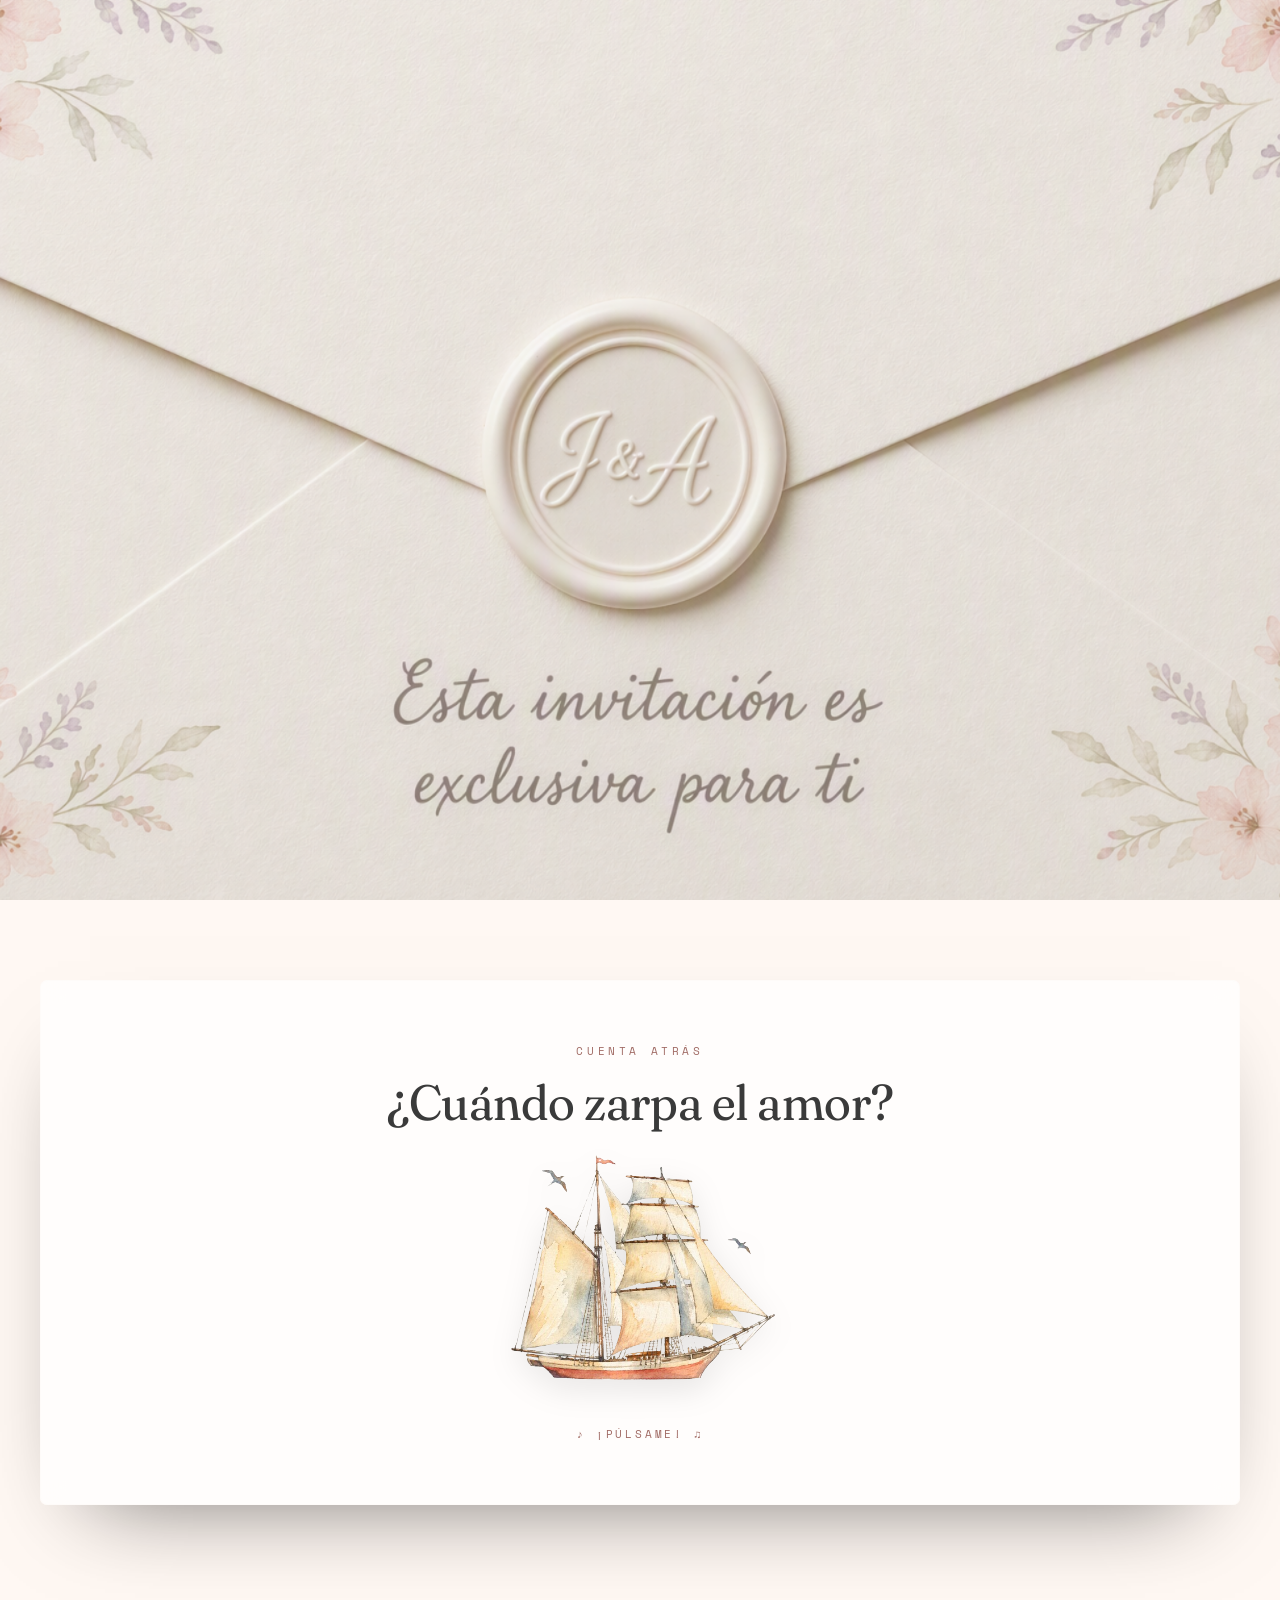
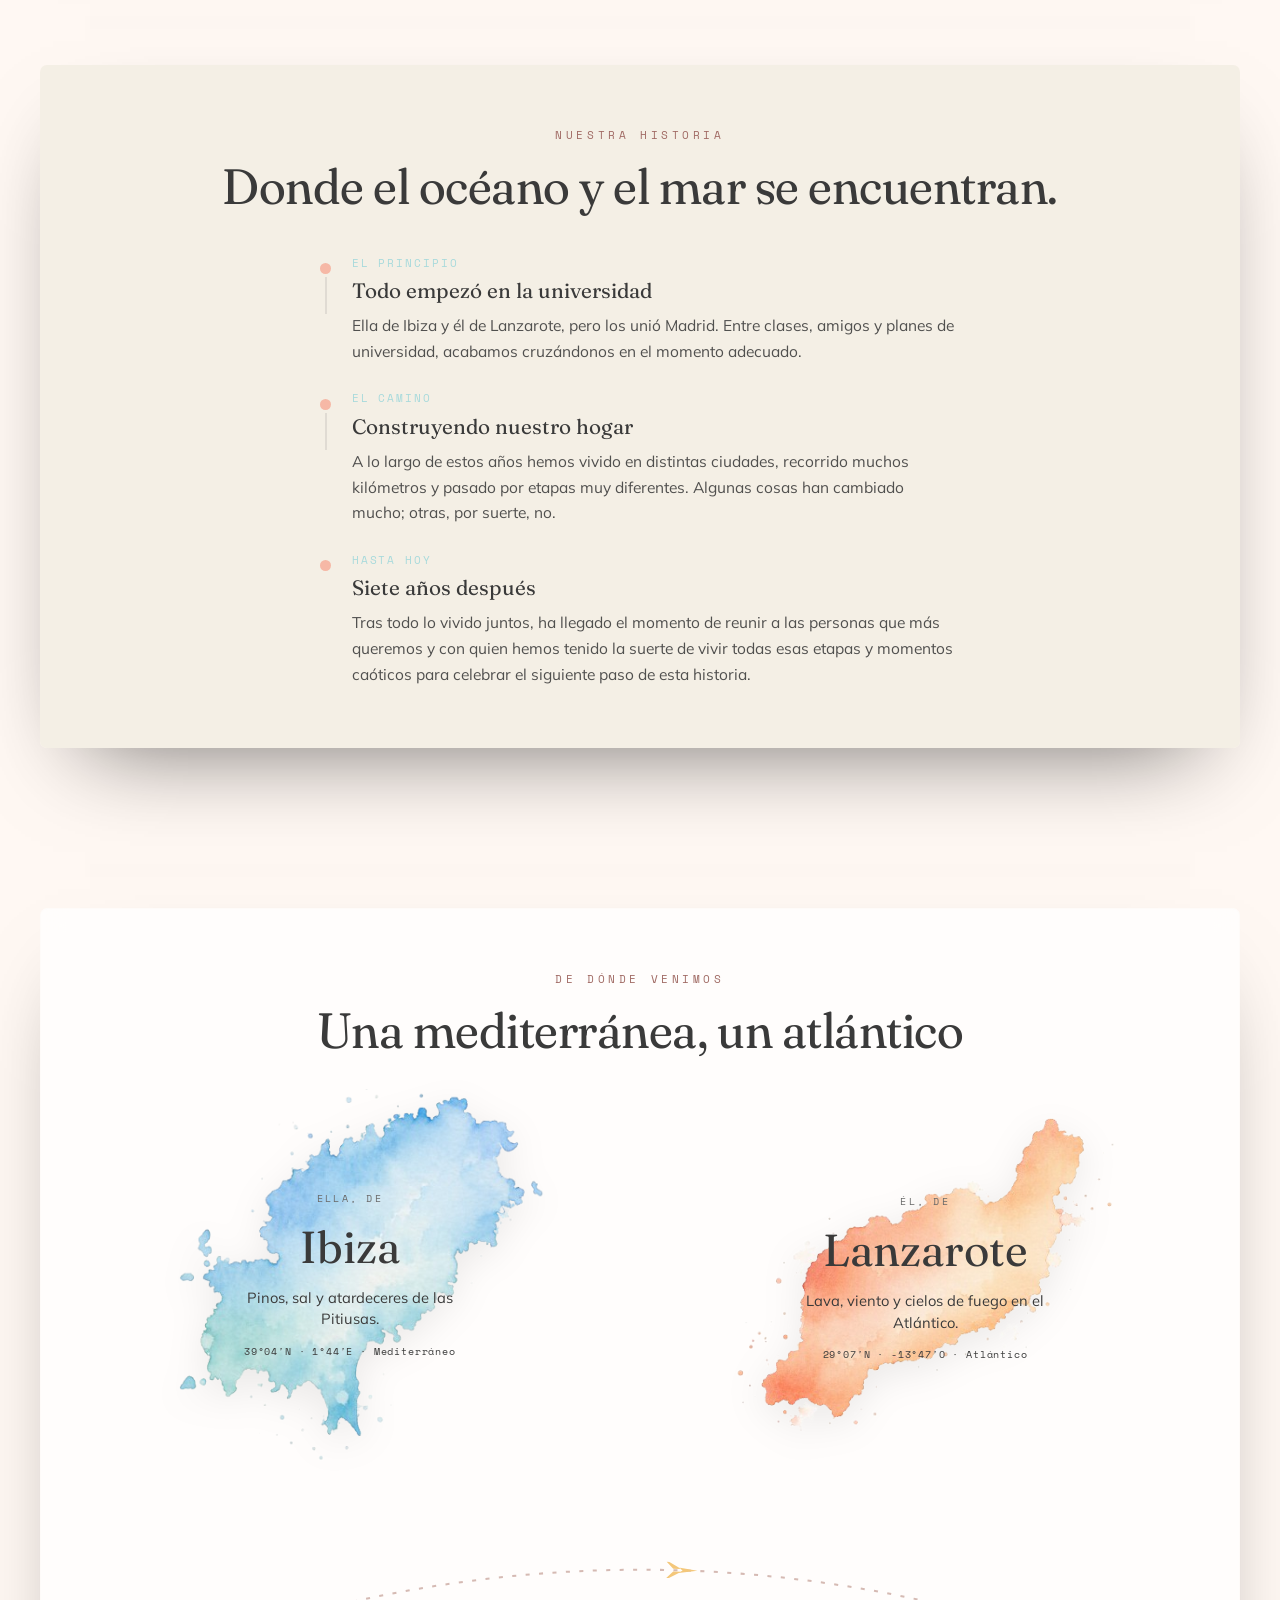
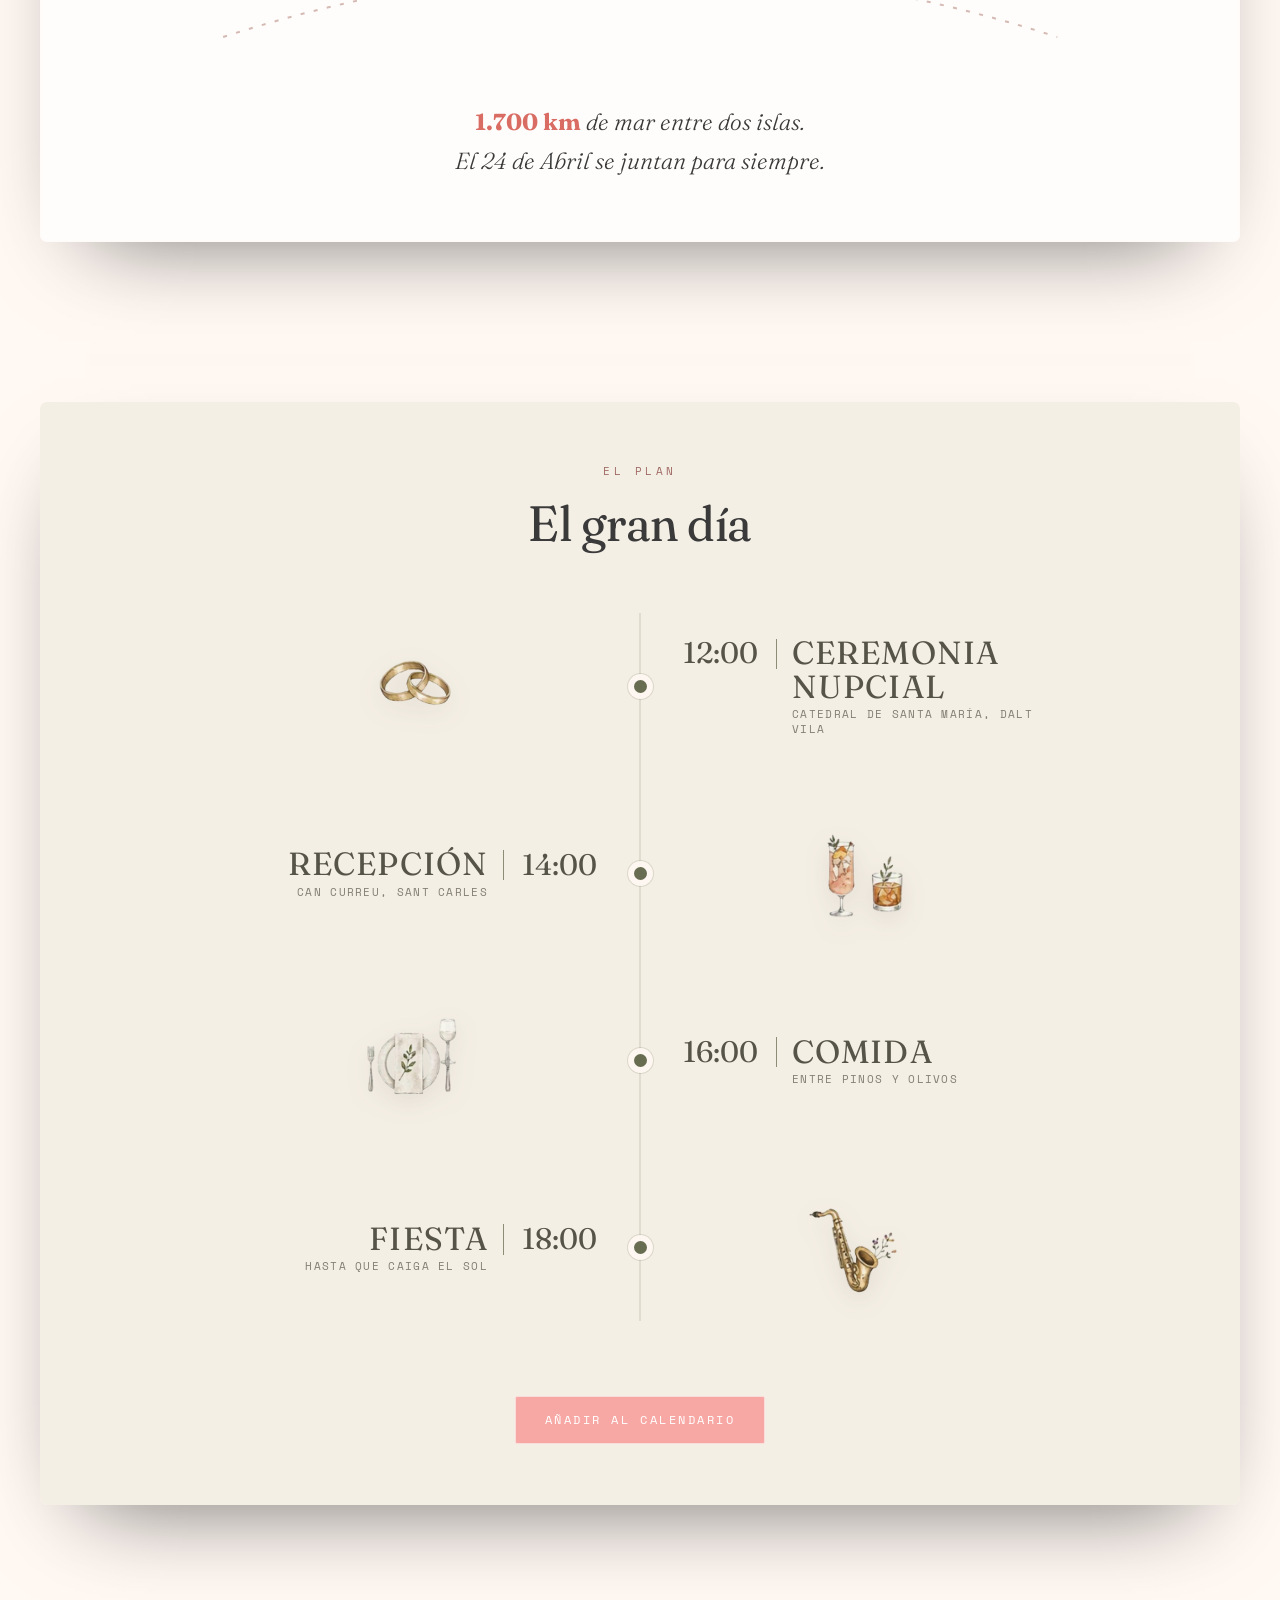
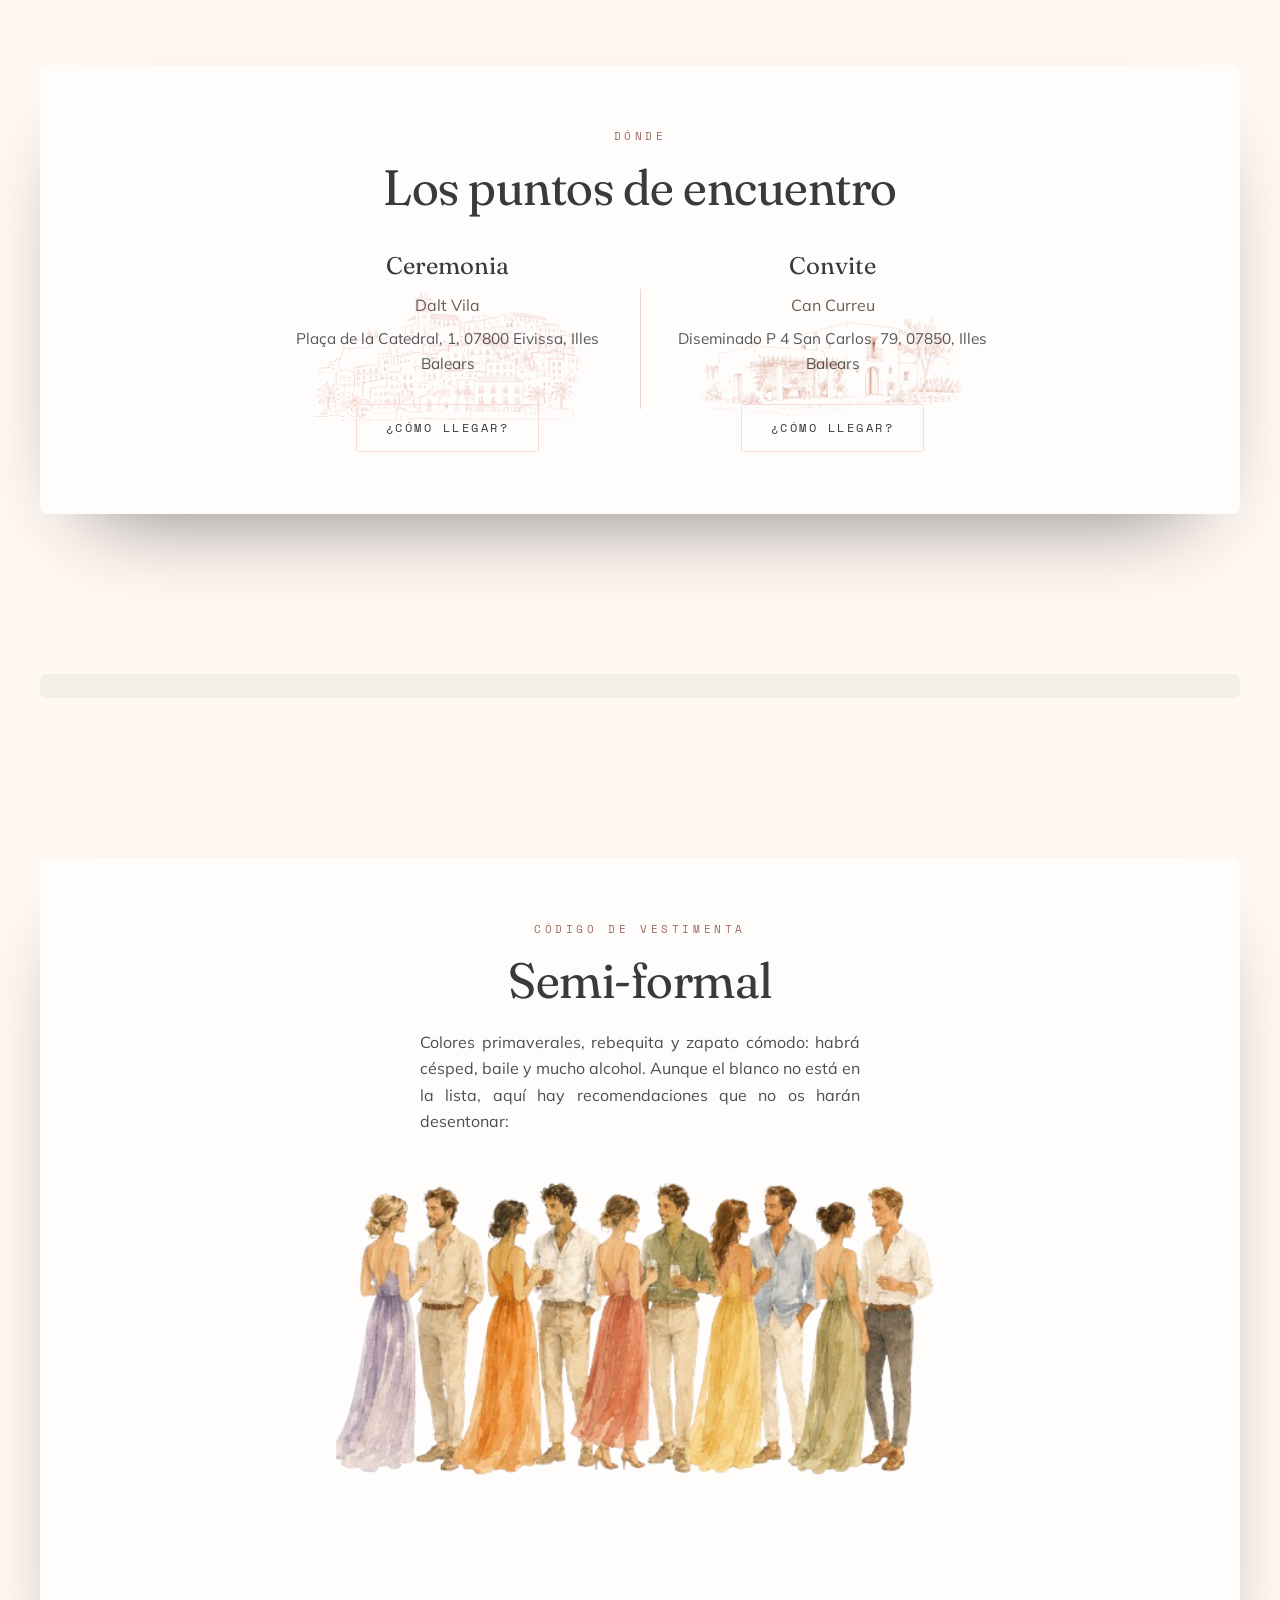
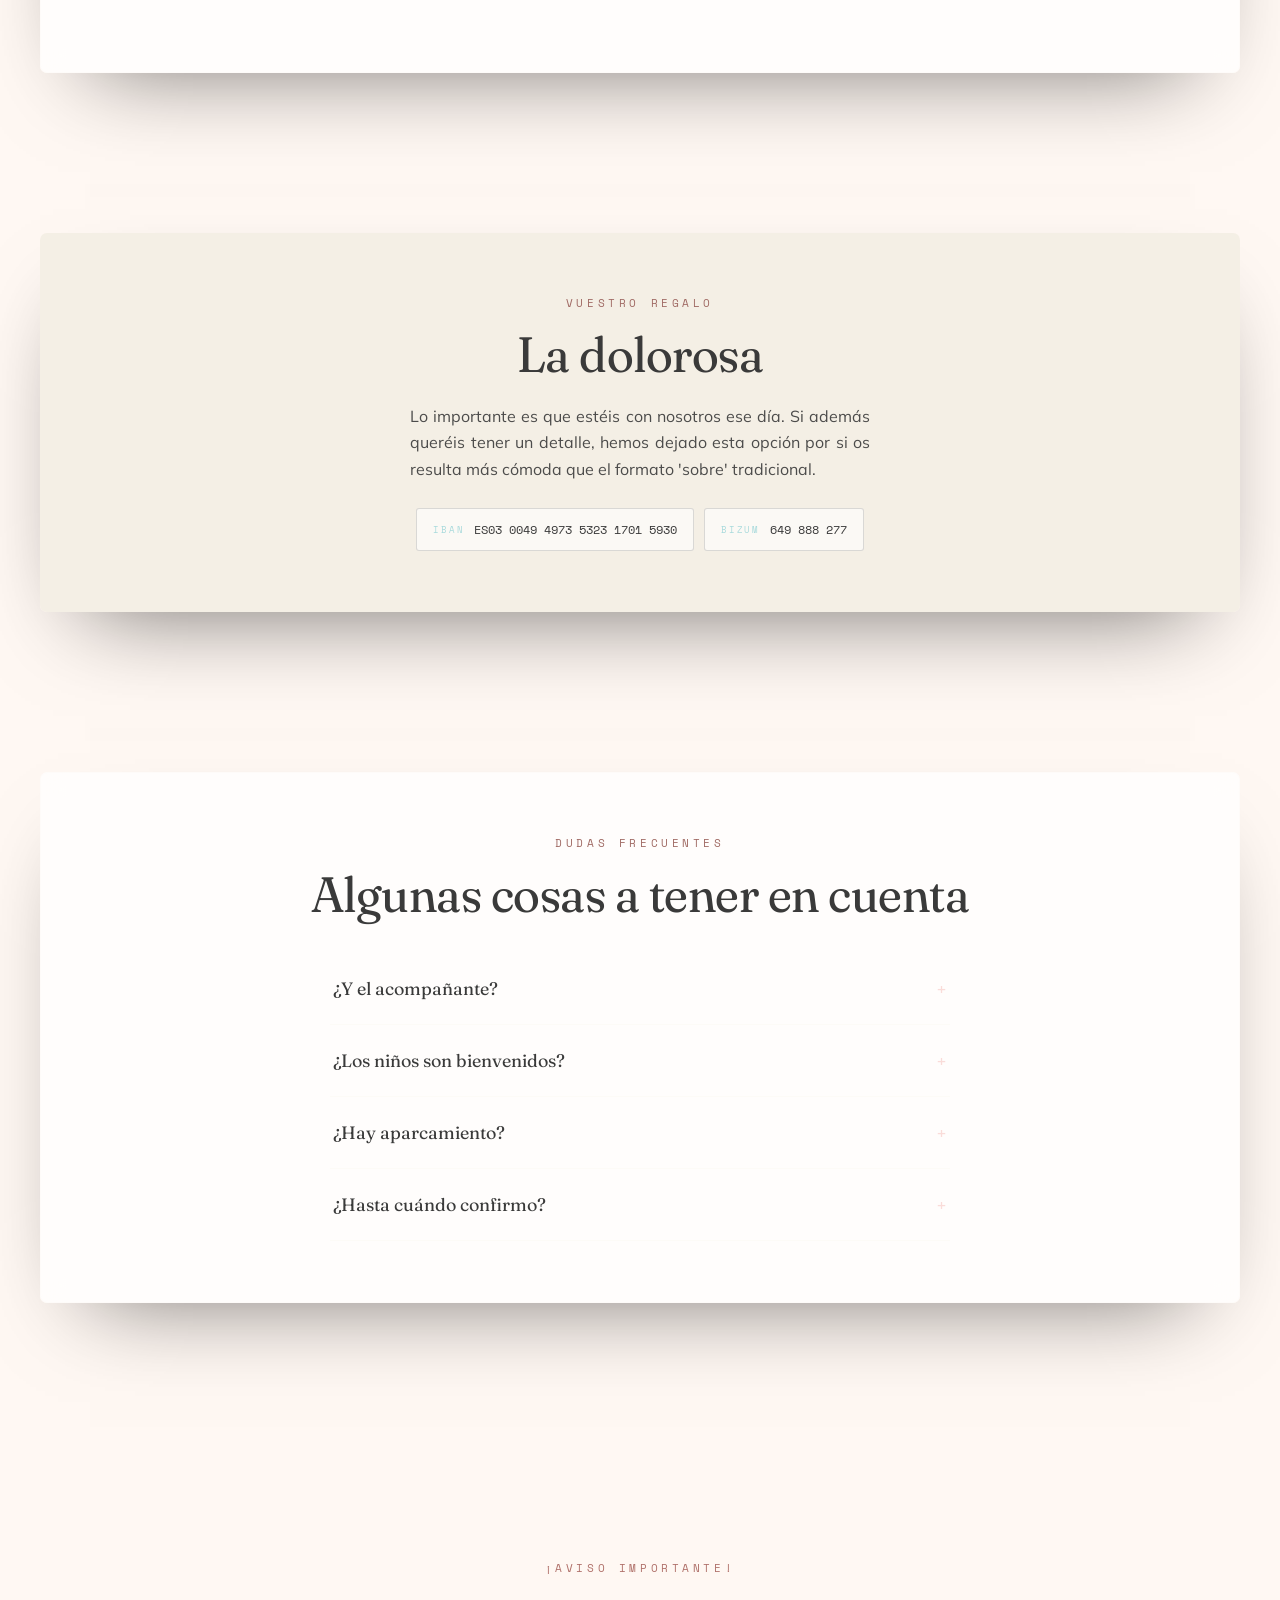
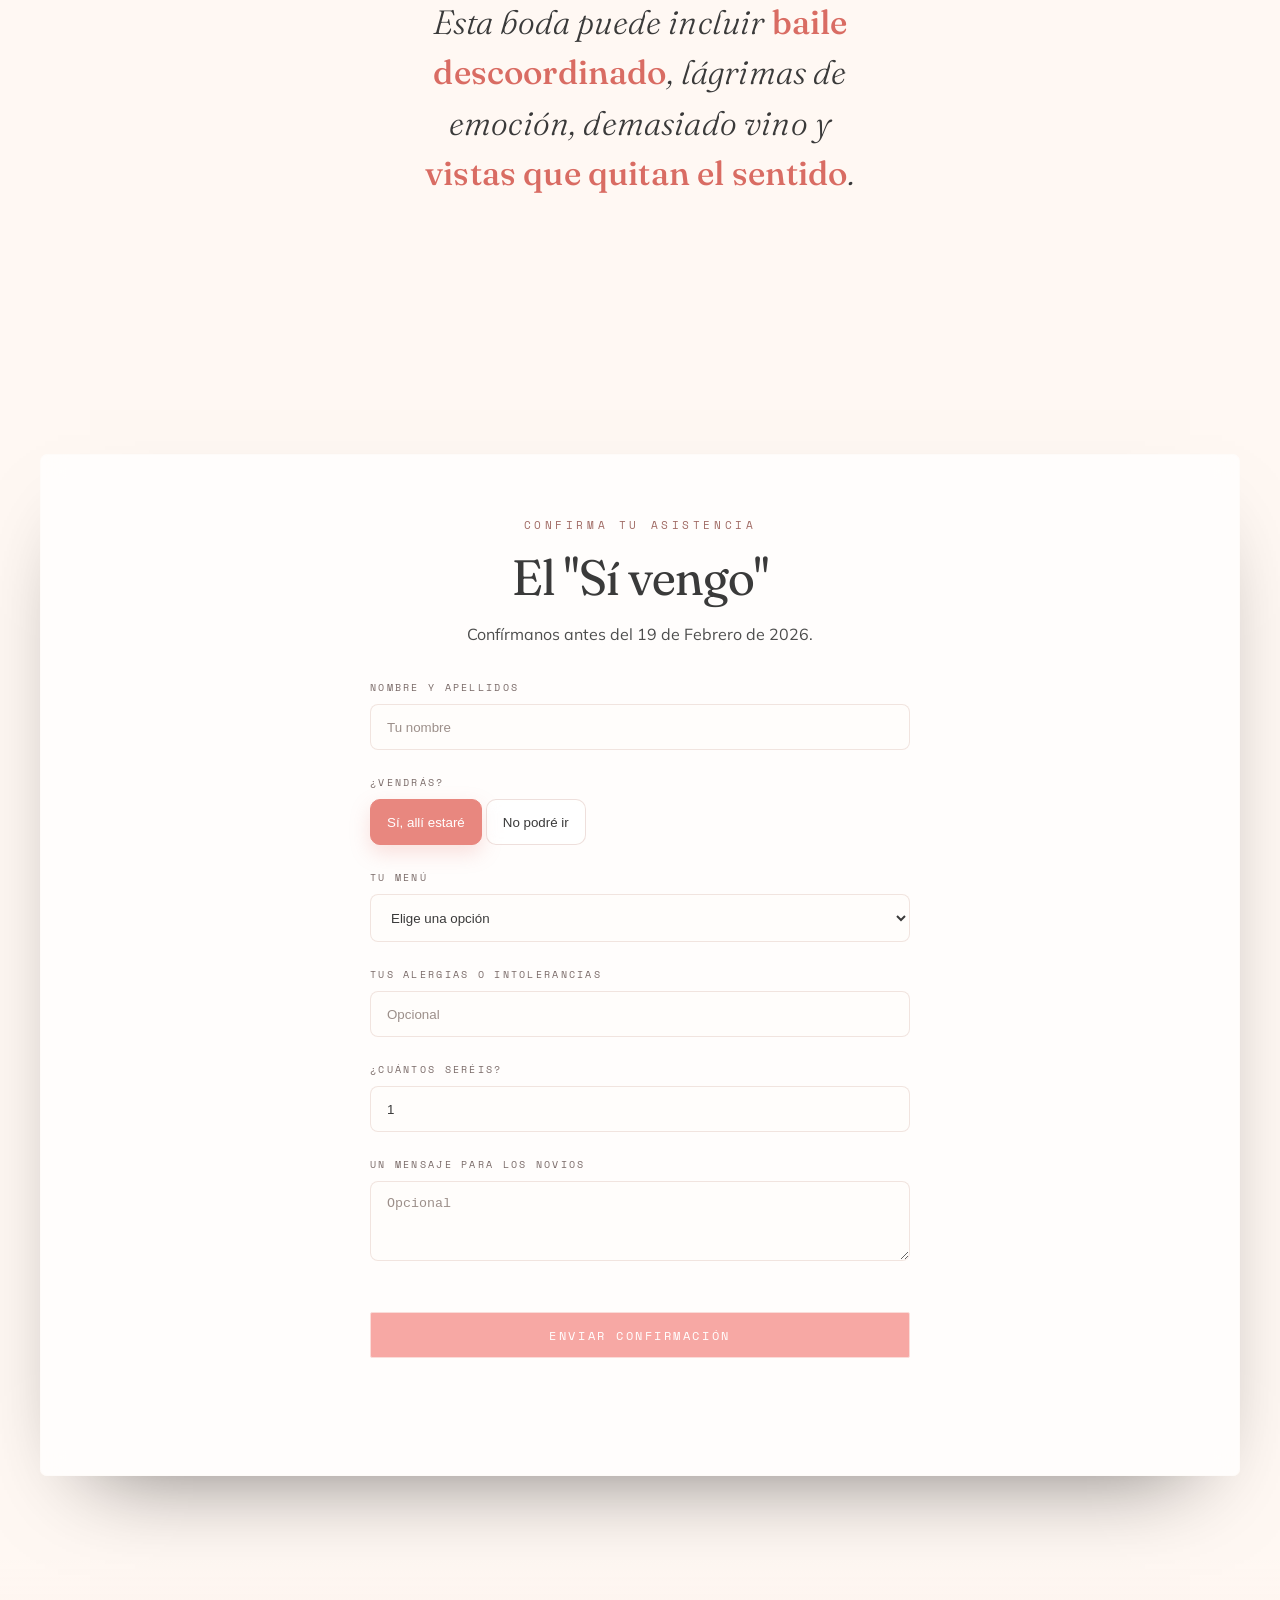
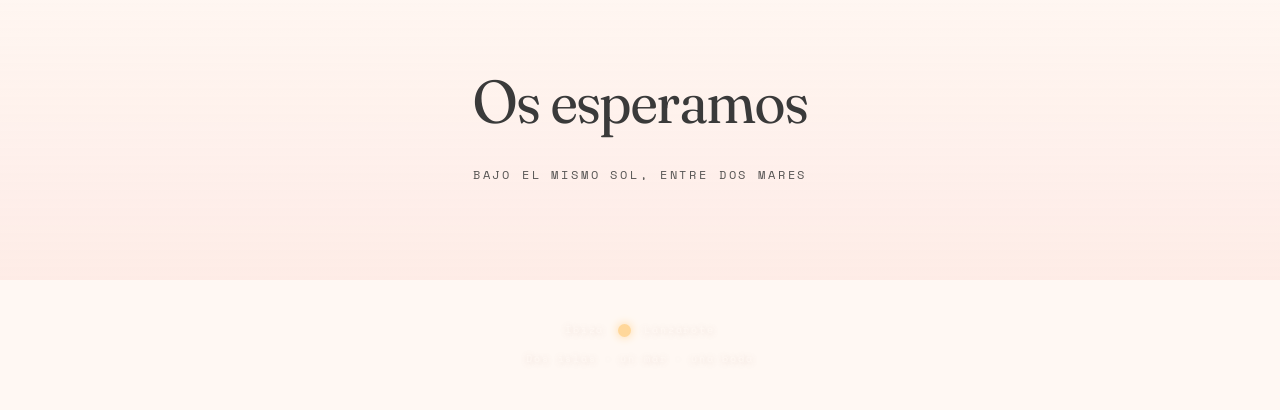
==== commit e218a8f7: "cambios tontos" ====
--- a/index.html
+++ b/index.html
@@ -1,391 +1,428 @@
-<!DOCTYPE html>
-<html lang="es">
-<head>
-  <meta charset="UTF-8">
-  <meta name="viewport" content="width=device-width, initial-scale=1.0">
-
-  <link rel="stylesheet" href="style.css">
-  <link rel="icon" type="image/png" href="JA.png">
-  <link rel="preconnect" href="https://fonts.googleapis.com">
-  <link rel="preconnect" href="https://fonts.gstatic.com" crossorigin>
-  <link href="https://fonts.googleapis.com/css2?family=Fraunces:ital,opsz,wght@0,9..144,300..600;1,9..144,300..500&family=Mulish:wght@300;400;500;600;700;800&family=Space+Mono:wght@400;700&display=swap" rel="stylesheet">
-</head>
-
-<!-- IMPORTANTE: esto activa el overlay -->
-<body class="envelope-locked">
-
-<!-- ===================== SOBRE ===================== -->
-<div class="envelope-gate" id="envelope-gate">
-  <div class="envelope-stage">
-    <button class="envelope-card" id="open-envelope" type="button">
-      <span class="envelope-back"></span>
-
-      <span class="envelope-front"></span>
-      <span class="envelope-flap"></span>
-
-      <span class="wax-seal">
-        <img src="4.png" alt="Sello de cera">
-      </span>
-    </button>
-  </div>
-</div>
-
-<div id="sky"></div>
-  <div id="stars"></div>
-  <div id="celest"></div>
-  <div id="moon"></div>
-  <div class="vignette"></div>
-  <div id="progress"></div>
-
-  <nav id="nav" aria-label="Navegación">
-    <a class="brand" href="#inicio">
-      <span id="nav-i">I</span> <span class="h">&</span> <span id="nav-l">L</span>
-    </a>
-
-    <div class="links">
-      <a href="#historia">Historia</a>
-      <a href="#dia">El día</a>
-      <a href="#donde">Dónde</a>
-      <a href="#viaje">Viaje</a>
-      <a class="cta" href="#rsvp">Confirmar</a>
-    </div>
-  </nav>
-
-  <!-- ===================== HERO ===================== -->
-  <header class="hero" id="inicio">
-    <div class="hero-scene" aria-hidden="true">
-      <svg viewBox="0 0 1440 340" preserveAspectRatio="none">
-        <defs>
-          <linearGradient id="seaG" x1="0" y1="0" x2="0" y2="1">
-            <stop offset="0%" stop-color="#3E8C9A"/>
-            <stop offset="100%" stop-color="#102E3C"/>
-          </linearGradient>
-
-          <linearGradient id="reflG" x1="0" y1="0" x2="0" y2="1">
-            <stop offset="0%" stop-color="#F4C77A" stop-opacity=".85"/>
-            <stop offset="100%" stop-color="#F4C77A" stop-opacity="0"/>
-          </linearGradient>
-        </defs>
-
-        <!-- costa Ibiza -->
-        <path d="M0,150 C120,132 230,158 330,142 C430,128 470,150 540,142 L540,340 L0,340 Z" fill="#163A4E"/>
-
-        <g fill="#0F2C3A">
-          <path d="M120,142 l9,-30 l9,30 z"/>
-          <rect x="126" y="140" width="6" height="14"/>
-          <path d="M150,146 l7,-22 l7,22 z"/>
-          <rect x="155" y="144" width="4" height="10"/>
-          <path d="M250,138 l11,-34 l11,34 z"/>
-          <rect x="257" y="136" width="6" height="16"/>
-        </g>
-
-        <!-- costa Lanzarote -->
-        <path d="M1440,154 C1320,132 1240,162 1140,140 C1040,120 980,154 900,142 L900,340 L1440,340 Z" fill="#1A120E"/>
-
-        <g fill="#120C09">
-          <path d="M1180,140 L1240,140 L1218,90 C1212,80 1206,80 1200,90 Z"/>
-          <path d="M1300,144 L1372,144 L1344,100 C1338,90 1332,90 1326,100 Z"/>
-          <path d="M1080,144 L1132,144 L1112,110 C1108,102 1102,102 1098,110 Z"/>
-        </g>
-
-        <rect x="0" y="142" width="1440" height="200" fill="url(#seaG)"/>
-        <path d="M666,146 L774,146 L820,340 L620,340 Z" fill="url(#reflG)" opacity=".5"/>
-
-        <g class="waves" fill="none" stroke="#7CC4C2" stroke-opacity=".45" stroke-width="2">
-          <path class="w1" d="M-200,192 q60,-12 120,0 t120,0 t120,0 t120,0 t120,0 t120,0 t120,0 t120,0 t120,0 t120,0 t120,0 t120,0 t120,0"/>
-          <path class="w2" d="M-200,228 q70,-13 140,0 t140,0 t140,0 t140,0 t140,0 t140,0 t140,0 t140,0 t140,0 t140,0 t140,0 t140,0"/>
-        </g>
-      </svg>
-    </div>
-
-    <div class="hero-inner">
-      <div class="hero-top">
-        <div class="coast-tag">
-          <b id="t-isla-novia">Ibiza</b>
-          <span id="t-coord-novia">39°04′N · 1°44′E</span>
-        </div>
-
-        <div class="coast-tag r">
-          <b id="t-isla-novio">Lanzarote</b>
-          <span id="t-coord-novio">29°07′N · -13°47′O</span>
-        </div>
-      </div>
-
-      <p class="eyebrow hero-eyebrow">Dos islas · un mar · una boda</p>
-
-      <h1 class="names">
-        <span class="n a" id="t-novio">Juan</span>
-        <span class="amp">
-          <span class="rule"></span>
-          <span class="y">y</span>
-          <span class="rule"></span>
-        </span>
-        <span class="n b" id="t-novia">Anaïs</span>
-      </h1>
-
-      <p class="hero-date" id="t-fecha">Sábado · 24 Abril 2027</p>
-    </div>
-
-    <div class="scroll-cue">
-      <span>Sumérgete</span>
-      <span class="line"></span>
-    </div>
-  </header>
-
-  <!-- ===================== CUENTA ATRÁS ===================== -->
-  <section class="section">
-    <div class="panel dark reveal">
-      <span class="eyebrow c">Cuenta atrás</span>
-      <h2 class="title">¿Cuándo zarpa el amor?</h2>
-
-      <div class="count">
-        <div class="unit">
-          <div class="num" id="d">--</div>
-          <div class="lab">Días</div>
-        </div>
-        <div class="unit">
-          <div class="num" id="h">--</div>
-          <div class="lab">Horas</div>
-        </div>
-        <div class="unit">
-          <div class="num" id="m">--</div>
-          <div class="lab">Min</div>
-        </div>
-        <div class="unit">
-          <div class="num" id="s">--</div>
-          <div class="lab">Seg</div>
-        </div>
-      </div>
-
-      <p class="count-msg" id="count-msg"></p>
-    </div>
-  </section>
-
-  <!-- ===================== HISTORIA ===================== -->
-  <section class="section" id="historia">
-    <div class="panel light reveal">
-      <span class="eyebrow c">Nuestra historia</span>
-      <h2 class="title">De dos orillas a un solo "sí"</h2>
-      <div class="story" id="story"></div>
-    </div>
-  </section>
-
-  <!-- ===================== ISLAS ===================== -->
-  <section class="section" id="islas">
-    <div class="panel dark reveal">
-      <span class="eyebrow c">De dónde venimos</span>
-      <h2 class="title">Una mediterránea, un atlántico</h2>
-
-      <div class="islands">
-        <div class="isla ibiza">
-          <span class="accent"></span>
-          <div class="who">Ella, de</div>
-          <div class="name" id="t-isla-novia-2">Ibiza</div>
-          <div class="desc" id="t-desc-novia">Pinos, sal y atardeceres de las Pitiusas.</div>
-          <div class="coords" id="t-coord-novia-2">39°04′N · 1°44′E · Mediterráneo</div>
-        </div>
-
-        <div class="isla lanza">
-          <span class="accent"></span>
-          <div class="who">Él, de</div>
-          <div class="name" id="t-isla-novio-2">Lanzarote</div>
-          <div class="desc" id="t-desc-novio">Lava, viento y cielos de fuego en el Atlántico.</div>
-          <div class="coords" id="t-coord-novio-2">29°07′N · -13°47′O · Atlántico</div>
-        </div>
-      </div>
-
-      <!-- ruta con avión -->
-      <div class="route" aria-hidden="true">
-        <svg viewBox="0 0 800 140">
-          <path id="route-path" d="M 90,110 Q 400,10 710,110" fill="none" stroke="rgba(185, 140, 130, 0.6)" stroke-width="1.5" stroke-dasharray="3 7"/>
-
-          <g id="plane" fill="#F4C77A">
-            <path d="M0,-2 L14,0 L0,2 L3,0 Z M2,-1 L-7,-6 L-9,-6 L-4,-1 Z M2,1 L-7,6 L-9,6 L-4,1 Z"/>
-            <animateMotion id="planeMotion" dur="7s" repeatCount="indefinite" rotate="auto" keyPoints="0;1" keyTimes="0;1" calcMode="linear">
-              <mpath href="#route-path"/>
-            </animateMotion>
-          </g>
-        </svg>
-      </div>
-
-      <p class="between">
-        <b id="t-distancia">1.700 km</b> de mar entre dos islas.<br>
-        El <span id="t-dia-corto">24 de Abril</span> se juntan para siempre.
-      </p>
-    </div>
-  </section>
-
-  <!-- ===================== EL DÍA ===================== -->
-  <section class="section" id="dia">
-    <div class="panel light reveal">
-      <span class="eyebrow c">El plan</span>
-      <h2 class="title">El gran día</h2>
-      <div class="plan" id="plan"></div>
-    </div>
-  </section>
-
-  <!-- ===================== DÓNDE ===================== -->
-  <section class="section" id="donde">
-    <div class="panel dark reveal">
-      <span class="eyebrow c">Dónde</span>
-      <h2 class="title">Los puntos de encuentro</h2>
-
-<div class="place split">
-
-  <div class="col ceremonia">
-    <div class="venue">Ceremonia</div>
-    <div class="sub" id="t-lugar">Catedral de Santa Maria</div>
-    <div class="addr" id="t-direccion">Plaça de la Catedral, 1, 07800 Eivissa, Illes Balears</div>
-    <a class="btn" id="t-mapa" href="#" target="_blank">¿Cómo llegar?</a>
-  </div>
-
-  <div class="divider"></div>
-
-  <div class="col convite">
-    <div class="venue">Convite</div>
-    <div class="sub" id="t-convite">Can Curreu</div>
-    <div class="addr" id="t-direccion1">Diseminado P 4 San Carlos, 79, 07850, Illes Balears</div>
-    <a class="btn" id="t-mapa1" href="#" target="_blank">¿Cómo llegar?</a>
-  </div>
-
-</div>
-
-    </div>
-  </section>
-
-  <!-- ===================== VIAJE Y DORMIR ===================== -->
-  <section class="section" id="viaje">
-    <div class="panel light reveal">
-      <span class="eyebrow c">Viaje y alojamiento</span>
-      <h2 class="title">Llegar a la isla</h2>
-      <p class="lead" id="t-viaje-intro">Venís de lejos y nos hace mucha ilusión. Aquí os dejamos lo esencial para organizar el viaje.</p>
-      <div class="cards" id="viaje-cards"></div>
-    </div>
-  </section>
-
-  <!-- ===================== VESTIMENTA ===================== -->
-  <section class="section">
-    <div class="panel dark reveal">
-      <span class="eyebrow c">Código de vestimenta</span>
-      <h2 class="title" id="t-dress-title">Elegancia de isla</h2>
-
-      <div class="dress">
-        <p id="t-dress-text">Colores primaverales, rebequita y zapato cómodo: habrá césped, baile y mucho alcohol. Aunque el blanco no está en la lista, aquí hay recomendaciones que no os harán desentonar:</p>
-        <div class="swatches" id="swatches"></div>
-      </div>
-    </div>
-  </section>
-
-  <!-- ===================== REGALO ===================== -->
-  <section class="section" id="regalo">
-    <div class="panel light reveal">
-      <span class="eyebrow c">Vuestro regalo</span>
-      <h2 class="title">Si os apetece tener un detalle con nosotros pero no sabeis cuál</h2>
-
-      <div class="gift">
-        <p id="t-gift-text">Vuestra presencia es lo único imprescindible. Si además queréis regalarnos algo pero no sabeis qué...</p>
-        <div class="copyrow" id="gift-rows"></div>
-      </div>
-    </div>
-  </section>
-
-  <!-- ===================== FAQ ===================== -->
-  <section class="section">
-    <div class="panel dark reveal">
-      <span class="eyebrow c">Dudas frecuentes</span>
-      <h2 class="title">Algunas cosas a tener en cuenta</h2>
-      <div class="faq" id="faq"></div>
-    </div>
-  </section>
-
-  <!-- ===================== AVISO ===================== -->
-  <section class="section">
-    <div class="warn reveal">
-      <span class="eyebrow">¡Aviso importante!</span>
-      <p>
-        Esta boda puede incluir <b>baile descoordinado</b>, lágrimas de emoción, demasiado vino y <b>vistas que quitan el sentido</b>.
-      </p>
-    </div>
-  </section>
-
-  <!-- ===================== RSVP ===================== -->
-  <section class="section" id="rsvp">
-    <div class="panel dark reveal">
-      <span class="eyebrow c">Confirma tu asistencia</span>
-      <h2 class="title">El "Sí vengo"</h2>
-      <p class="lead" id="t-rsvp-fecha">Confírmanos antes del 1 de agosto de 2026.</p>
-
-      <div class="form">
-
-        <div class="field">
-          <label for="f-nombre">Nombre y apellidos</label>
-          <input id="f-nombre" type="text" placeholder="Tu nombre">
-        </div>
-
-        <div class="field">
-          <label>¿Vendrás?</label>
-          <div class="seg" id="seg-asiste">
-            <button type="button" data-v="Sí, allí estaré" aria-pressed="true">Sí, allí estaré</button>
-            <button type="button" data-v="No podré ir" aria-pressed="false">No podré ir</button>
-          </div>
-        </div>
-
-        <!-- Menú del invitado principal: siempre adulto -->
-        <div class="field" id="field-menu-principal">
-          <label for="f-menu-principal">Tu menú</label>
-          <select id="f-menu-principal">
-            <option value="">Elige una opción</option>
-            <option value="Carne">Carne</option>
-            <option value="Pescado">Pescado</option>
-          </select>
-        </div>
-
-        <div class="field" id="field-acomp">
-          <label for="f-acomp">¿Cuántos seréis?</label>
-          <input id="f-acomp" type="number" min="1" max="10" value="1">
-        </div>
-
-        <!-- Aquí el JS pinta los acompañantes. No metas menús manuales aquí. -->
-        <div class="guest-list" id="guest-list"></div>
-
-        <div class="field is-hidden" id="field-no-asiste">
-          <div class="sad-note">
-            Si estabas invitado es porque eres muy especial para nosotros, y nos da mucha pena que finalmente no puedas venir a compartir este día tan importante con nosotros. Esperamos poder verte y celebrarlo contigo pronto.
-          </div>
-        </div>
-
-        <div class="field" id="field-alergias">
-          <label for="f-alergias">Alergias o intolerancias</label>
-          <input id="f-alergias" type="text" placeholder="Opcional">
-        </div>
-
-        <div class="field">
-          <label for="f-msg">Un mensaje para los novios</label>
-          <textarea id="f-msg" placeholder="Opcional"></textarea>
-        </div>
-
-        <button class="btn solid" id="rsvp-send" type="button">Enviar confirmación</button>
-
-        <p id="rsvp-status" class="rsvp-status" role="status" aria-live="polite"></p>
-
-      </div>
-    </div>
-  </section>
-
-  <!-- ===================== CIERRE ===================== -->
-  <section class="end reveal">
-    <div class="t">Os esperamos</div>
-    <div class="s" id="t-end-sub">Bajo el mismo sol, entre dos mares</div>
-  </section>
-
-  <footer>
-    <span id="t-foot-novia">Ibiza</span>
-    <span class="sun-mini"></span>
-    <span id="t-foot-novio">Lanzarote</span>
-    <div style="margin-top:.8rem">Dos islas · un mar · una boda</div>
-  </footer>
-
-  <script src="magia.js"></script>
-
-</body>
-</html>
+<!DOCTYPE html>
+<html lang="es">
+<head>
+  <meta charset="UTF-8">
+  <meta name="viewport" content="width=device-width, initial-scale=1.0">
+
+  <link rel="stylesheet" href="style.css">
+  <link rel="icon" type="image/png" sizes="32x32" href="/Media/JA.png">
+  <link rel="apple-touch-icon" sizes="180x180" href="/Media/JA.png">
+  <meta name="theme-color" content="#FFF8F3">
+  <link rel="preconnect" href="https://fonts.googleapis.com">
+  <link rel="preconnect" href="https://fonts.gstatic.com" crossorigin>
+  <link href="https://fonts.googleapis.com/css2?family=Fraunces:ital,opsz,wght@0,9..144,300..600;1,9..144,300..500&family=Mulish:wght@300;400;500;600;700;800&family=Space+Mono:wght@400;700&display=swap" rel="stylesheet">
+  <title>Juan & Anaïs · 24 Abril 2027</title>
+  <meta property="og:type" content="website">
+  <meta property="og:title" content="Juan & Anaïs · 24 Abril 2027">
+  <meta property="og:description" content="Dos islas · un mar · una boda">
+  <meta property="og:image" content="https://sianats.github.io/Bodorrio/Media/preview.png">
+  <meta property="og:url" content="https://sianats.github.io/Bodorrio/index.html">
+
+  <meta name="twitter:card" content="summary_large_image">
+  <meta name="twitter:title" content="Juan & Anaïs · 24 Abril 2027">
+  <meta name="twitter:description" content="Dos islas · un mar · una boda">
+  <meta name="twitter:image" content="https://sianats.github.io/Bodorrio/Media/preview.png">
+
+</head>
+
+<!-- IMPORTANTE: esto activa el overlay -->
+<body class="envelope-locked">
+
+<!-- ===================== SOBRE ===================== -->
+<div id="mobile-intro">
+
+  <img
+    src="./Media/sobre.png"
+    id="mobile-cover"
+    alt="Sobre">
+
+  <video
+    id="mobile-video"
+    playsinline
+    preload="auto">
+      <source src="./Media/sobrefadelento.mp4" type="video/mp4">
+  </video>
+</div>
+
+
+<div id="desktop-envelope">
+
+  <img
+    id="desktop-envelope-img"
+    src="./Media/sobrepc.png"
+    alt="Abrir invitación">
+
+  <video
+    id="desktop-envelope-video"
+    playsinline
+    preload="auto">
+      <source src="./Media/aperturapc.mp4" type="video/mp4">
+  </video>
+
+</div>
+
+<div id="sky"></div>
+  <div id="stars"></div>
+  <div id="celest"></div>
+  <div id="moon"></div>
+  <div class="vignette"></div>
+  <div id="progress"></div>
+
+  <nav id="nav" aria-label="Navegación">
+    <a class="brand" href="#inicio">
+      <img src="./Media/JA.png" alt="Sello">
+    </a>
+
+    <div class="links">
+      <a href="#historia">Historia</a>
+      <a href="#dia">El día</a>
+      <span class="nav-sep">|</span>
+      <a href="#donde">Dónde</a>
+      <a href="#viaje">Viaje</a>
+      <a class="cta" href="#rsvp">Confirmar</a>
+    </div>
+  </nav>
+
+  <!-- ===================== HERO ===================== -->
+  <header class="hero" id="inicio">
+
+    <div class="hero-inner">
+      <div class="hero-top">
+        <div class="coast-tag">
+          <b id="t-isla-novia">Ibiza</b>
+          <span id="t-coord-novia">39°04′N · 1°44′E</span>
+        </div>
+
+        <div class="coast-tag r">
+          <b id="t-isla-novio">Lanzarote</b>
+          <span id="t-coord-novio">29°07′N · -13°47′O</span>
+        </div>
+      </div>
+
+      <p class="eyebrow hero-eyebrow">Dos islas · un mar · una boda</p>
+
+      <h1 class="names">
+        <span class="n a" id="t-novio">Juan</span>
+        <span class="amp">
+          <span class="rule"></span>
+          <span class="y">y</span>
+          <span class="rule"></span>
+        </span>
+        <span class="n b" id="t-novia">Anaïs</span>
+      </h1>
+
+      <p class="hero-date" id="t-fecha">Sábado · 24 Abril 2027</p>
+    </div>
+
+    <div class="scroll-cue">
+      <span>Sumérgete</span>
+      <span class="line"></span>
+    </div>
+  </header>
+
+  <!-- ===================== CUENTA ATRÁS ===================== -->
+<section class="section" id="contador-section">
+
+  <div class="panel dark reveal countdown-panel">
+
+      <span class="eyebrow c">Cuenta atrás</span>
+      <h2 class="title">¿Cuándo zarpa el amor?</h2> 
+
+    <div class="boat-screen" id="boat-screen">
+
+      <div class="escena">
+        <img src="barco/barco.png" alt="Barco" class="barco">
+      </div>
+
+    <div class="boat-msg">
+     ♪ ¡Púlsame! ♫
+    </div>
+
+    </div>
+
+    <div class="countdown-content" id="countdown-content">
+
+      <div class="count">
+        <div class="unit">
+          <div class="num" id="d">--</div>
+          <div class="lab">Días</div>
+        </div>
+
+        <div class="unit">
+          <div class="num" id="h">--</div>
+          <div class="lab">Horas</div>
+        </div>
+
+        <div class="unit">
+          <div class="num" id="m">--</div>
+          <div class="lab">Min</div>
+        </div>
+
+        <div class="unit">
+          <div class="num" id="s">--</div>
+          <div class="lab">Seg</div>
+        </div>
+      </div>
+
+      <p class="count-msg" id="count-msg"></p>
+
+    </div>
+
+    <audio id="countdown-audio" preload="auto">
+      <source src="./Media/camela.mp3" type="audio/mpeg">
+    </audio>
+
+  </div>
+
+</section>
+
+  <!-- ===================== HISTORIA ===================== -->
+  <section class="section" id="historia">
+    <div class="panel light reveal">
+      <span class="eyebrow c">Nuestra historia</span>
+      <h2 class="title">Donde el océano y el mar se encuentran.</h2>
+      <div class="story" id="story"></div>
+    </div>
+  </section>
+
+  <!-- ===================== ISLAS ===================== -->
+  <section class="section" id="islas">
+    <div class="panel dark reveal">
+      <span class="eyebrow c">De dónde venimos</span>
+      <h2 class="title">Una mediterránea, un atlántico</h2>
+
+      <div class="islands">
+        
+        <div class="isla-shape ibiza-shape">
+          <img src="./Media/ibiza-watercolor.png" alt="Ibiza">
+
+          <div class="isla-text ibiza-text">
+            <div class="who">Ella, de</div>
+            <div class="name" id="t-isla-novia-2"></div>
+            <div class="desc" id="t-desc-novia"></div>
+            <div class="coords" id="t-coord-novia-2"></div>
+          </div>
+        </div>
+
+        <div class="isla-shape lanza-shape">
+          <img src="./Media/lanzarote-watercolor.png" alt="Lanzarote">
+
+          <div class="isla-text lanza-text">
+            <div class="who">Él, de</div>
+            <div class="name" id="t-isla-novio-2"></div>
+            <div class="desc" id="t-desc-novio"></div>
+            <div class="coords" id="t-coord-novio-2"></div>
+          </div>
+        </div>
+
+      </div>
+
+      <!-- ruta con avión -->
+      <div class="route" aria-hidden="true">
+        <svg viewBox="0 0 800 140">
+          <path id="route-path" d="M 90,110 Q 400,10 710,110" fill="none" stroke="rgba(185, 140, 130, 0.6)" stroke-width="1.5" stroke-dasharray="3 7"/>
+
+          <g id="plane" fill="#F4C77A">
+            <path d="M0,-2 L14,0 L0,2 L3,0 Z M2,-1 L-7,-6 L-9,-6 L-4,-1 Z M2,1 L-7,6 L-9,6 L-4,1 Z"/>
+            <animateMotion id="planeMotion" dur="7s" repeatCount="indefinite" rotate="auto" keyPoints="0;1" keyTimes="0;1" calcMode="linear">
+              <mpath href="#route-path"/>
+            </animateMotion>
+          </g>
+        </svg>
+      </div>
+
+      <p class="between">
+        <b id="t-distancia"></b> de mar entre dos islas.<br>
+        El <span id="t-dia-corto"></span> se juntan para siempre.
+      </p>
+    </div>
+  </section>
+
+  <!-- ===================== EL DÍA ===================== -->
+  <section class="section" id="dia">
+    <div class="panel light reveal">
+      <span class="eyebrow c">El plan</span>
+      <h2 class="title">El gran día</h2>
+      <div class="plan" id="plan"></div>
+      <div style="text-align:center;margin-top:3rem;">
+        <a class="btn solid" id="add-calendar" href="#">
+        Añadir al calendario
+        </a>
+</div>
+    </div>
+  </section>
+  
+
+  <!-- ===================== DÓNDE ===================== -->
+  <section class="section" id="donde">
+    <div class="panel dark reveal">
+      <span class="eyebrow c">Dónde</span>
+      <h2 class="title">Los puntos de encuentro</h2>
+
+<div class="place split">
+
+  <div class="col ceremonia">
+    <div class="venue">Ceremonia</div>
+    <div class="sub" id="t-lugar"></div>
+    <div class="addr" id="t-direccion"></div>
+    <a class="btn" id="t-mapa" href="#" target="_blank">¿Cómo llegar?</a>
+  </div>
+
+  <div class="divider"></div>
+
+  <div class="col convite">
+    <div class="venue">Convite</div>
+    <div class="sub" id="t-convite"></div>
+    <div class="addr" id="t-direccion1"></div>
+    <a class="btn" id="t-mapa1" href="#" target="_blank">¿Cómo llegar?</a>
+  </div>
+
+</div>
+
+    </div>
+  </section>
+
+  <!-- ===================== VIAJE Y DORMIR ===================== -->
+  <section class="section" id="viaje">
+
+      <div class="panel light reveal travel-wrapper">
+
+          <div id="viaje-desktop">
+              <img src="./Media/postalh.png" alt="">
+          </div>
+
+          <div id="viaje-mobile">
+              <img src="./Media/postalv.png" alt="">
+          </div>
+
+      </div>
+
+  </section>
+
+  <!-- ===================== VESTIMENTA ===================== -->
+  <section class="section">
+    <div class="panel dark reveal">
+      <span class="eyebrow c">Código de vestimenta</span>
+      <h2 class="title" id="t-dress-title"></h2>
+
+      <div class="dress">
+        <p id="t-dress-text" style="text-align: justify"></p><br>
+          <img src="./Media/dresscode.png" class="dresscode" alt="vestimenta">
+      </div>
+    </div>
+  </section>
+
+  <!-- ===================== REGALO ===================== -->
+  <section class="section" id="regalo">
+    <div class="panel light reveal">
+      <span class="eyebrow c">Vuestro regalo</span>
+      <h2 class="title">La dolorosa</h2>
+
+      <div class="gift">
+        <p id="t-gift-text" style="text-align: justify"></p>
+        <div class="copyrow" id="gift-rows"></div>
+      </div>
+    </div>
+  </section>
+
+  <!-- ===================== FAQ ===================== -->
+  <section class="section">
+    <div class="panel dark reveal">
+      <span class="eyebrow c">Dudas frecuentes</span>
+      <h2 class="title">Algunas cosas a tener en cuenta</h2>
+      <div class="faq" id="faq" style="text-align: justify"></div>
+    </div>
+  </section>
+
+  <!-- ===================== AVISO ===================== -->
+  <section class="section">
+    <div class="warn reveal">
+      <span class="eyebrow">¡Aviso importante!</span>
+      <p>
+        Esta boda puede incluir <b>baile descoordinado</b>, lágrimas de emoción, demasiado vino y <b>vistas que quitan el sentido</b>.
+      </p>
+    </div>
+  </section>
+
+  <!-- ==================== RSVP ==================== -->
+  <section class="section" id="rsvp">
+    <div class="panel dark reveal">
+      <span class="eyebrow c">Confirma tu asistencia</span>
+      <h2 class="title">El "Sí vengo"</h2>
+      <p class="lead" id="t-rsvp-fecha"></p>
+
+      <div class="form">
+
+        <div class="field">
+          <label for="f-nombre">Nombre y apellidos</label>
+          <input id="f-nombre" type="text" placeholder="Tu nombre">
+        </div>
+
+        <div class="field">
+          <label>¿Vendrás?</label>
+          <div class="seg" id="seg-asiste">
+            <button type="button" data-v="Sí, allí estaré" aria-pressed="true">Sí, allí estaré</button>
+            <button type="button" data-v="No podré ir" aria-pressed="false">No podré ir</button>
+          </div>
+        </div>
+
+        <!-- Menú del invitado principal: siempre adulto -->
+        <div class="field" id="field-menu-principal">
+          <label for="f-menu-principal">Tu menú</label>
+          <select id="f-menu-principal">
+            <option value="">Elige una opción</option>
+            <option value="Carne">Carne</option>
+            <option value="Pescado">Pescado</option>
+          </select>
+        </div>
+
+        <div class="field" id="field-alergias">
+          <label for="f-alergias">Tus alergias o intolerancias</label>
+          <input id="f-alergias" type="text" placeholder="Opcional">
+        </div>
+
+        <div class="field" id="field-acomp">
+          <label for="f-acomp">¿Cuántos seréis?</label>
+          <input id="f-acomp" type="text" inputmode="numeric" pattern="[0-9]*" value="1">
+        </div>
+
+        <!-- Aquí el JS pinta los acompañantes. No metas menús manuales aquí. -->
+        <div class="guest-list" id="guest-list"></div>
+
+        <div class="field is-hidden" id="field-no-asiste">
+          <div class="sad-note">
+            Si estabas invitado es porque eres muy especial para nosotros, y nos da mucha pena que finalmente no puedas venir a compartir este día tan importante con nosotros. Esperamos poder verte y celebrarlo contigo pronto.
+          </div>
+        </div>
+
+        <div class="field">
+          <label for="f-msg">Un mensaje para los novios</label>
+          <textarea id="f-msg" placeholder="Opcional"></textarea>
+        </div>
+
+        <button class="btn solid" id="rsvp-send" type="button">Enviar confirmación</button>
+
+        <p id="rsvp-status" class="rsvp-status" role="status" aria-live="polite"></p>
+
+      </div>
+    </div>
+  </section>
+
+  <!-- ===================== CIERRE ===================== -->
+  <section class="end reveal">
+    <div class="t">Os esperamos</div>
+    <div class="s" id="t-end-sub"></div>
+  </section>
+
+  <footer>
+    <span id="t-foot-novia">Ibiza</span>
+    <span class="sun-mini"></span>
+    <span id="t-foot-novio">Lanzarote</span>
+    <div style="margin-top:.8rem">Dos islas · un mar · una boda</div>
+  </footer>
+
+  <script src="magia.js"></script>
+
+</body>
+
+</html>
--- a/style.css
+++ b/style.css
@@ -14,12 +14,13 @@
   --sol-claro:#FADCD9; 
   --rosa:#F7A8A4; 
   --noche:#FFF8F3; /* elimina sensación nocturna */
-  --maxw:920px;
+  --maxw:1200px;
   --display:"Fraunces",Georgia,serif;
   --body:"Mulish",system-ui,sans-serif;
   --mono:"Space Mono",ui-monospace,monospace;
   --ease:cubic-bezier(.2,.7,.2,1);
 }
+
 *{box-sizing:border-box;margin:0;padding:0}
 html{scroll-behavior:smooth}
 body{font-family:var(--body);color:var(--tinta);line-height:1.65;background:#FFF8F3;-webkit-font-smoothing:antialiased;overflow-x:hidden}
@@ -86,15 +87,34 @@
   color:white;
   border-color:#E8877F;
 }
-@media(max-width:760px){nav .links a:not(.cta){display:none}}
 
 .eyebrow{font-family:var(--mono);font-size:.7rem;letter-spacing:.32em;text-transform:uppercase}
 
 /* ---------- HERO ---------- */
-.hero{position:relative;min-height:100svh;display:flex;flex-direction:column;align-items:center;text-align:center;overflow:hidden}
-.hero-scene{position:absolute;left:0;right:0;bottom:0;z-index:0;pointer-events:none}
-.hero-scene svg{width:100%;height:auto}
+.hero{
+  position:relative;
+  min-height:100svh;
+  display:flex;
+  flex-direction:column;
+  align-items:center;
+  text-align:center;
+  overflow:hidden;
+
+  background-image:url("./Media/herosionpc.png");
+  background-size:cover;
+  background-position:center center;
+  background-repeat:no-repeat;
+}
 .hero-inner{position:relative;z-index:2;width:100%;max-width:1080px;padding:clamp(1.4rem,4vw,2.4rem) 1.4rem 0}
+.hero::before{
+  content:"";
+  position:absolute;
+  inset:0;
+
+  background:rgba(255,248,243,0.08);
+
+  pointer-events:none;
+}
 .hero-top{display:flex;justify-content:space-between;align-items:flex-start;gap:1rem;opacity:0;animation:fade 1s var(--ease) .2s forwards}
 .coast-tag{font-family:var(--mono);font-size:.64rem;letter-spacing:.16em;line-height:1.7;text-align:left;text-shadow:0 1px 14px rgba(0,0,0,.4)}
 .coast-tag.r{text-align:right}
@@ -118,7 +138,7 @@
 .amp .y{font-family:var(--display);font-style:italic;font-weight:300;font-size:clamp(1rem,3.2vw,1.6rem);letter-spacing:.04em;opacity:.92}
 .amp .rule{width:clamp(28px,7vw,60px);height:1px;background:linear-gradient(90deg,transparent,var(--sol-claro),transparent)}
 .hero-date{margin-top:1.4rem;font-family:var(--mono);font-size:.8rem;letter-spacing:.34em;text-transform:uppercase;opacity:0;animation:fade 1s var(--ease) 1.2s forwards;text-shadow:0 1px 14px rgba(0,0,0,.4)}
-.scroll-cue{position:absolute;bottom:1.1rem;left:50%;transform:translateX(-50%);z-index:3;font-family:var(--mono);font-size:.58rem;letter-spacing:.3em;text-transform:uppercase;opacity:0;display:flex;flex-direction:column;align-items:center;gap:.4rem;animation:fade 1s var(--ease) 1.6s forwards}
+.scroll-cue{position:absolute;bottom:8vh;left:50%;transform:translateX(-50%);z-index:3;font-family:var(--mono);font-size:.58rem;letter-spacing:.3em;text-transform:uppercase;opacity:0;display:flex;flex-direction:column;align-items:center;gap:.4rem;animation:fade 1s var(--ease) 1.6s forwards}
 .scroll-cue .line{width:1px;height:34px;background:currentColor;animation:cue 2.2s ease-in-out infinite}
 @keyframes cue{0%,100%{transform:scaleY(.35);transform-origin:top;opacity:.4}50%{transform:scaleY(1);opacity:1}}
 @keyframes fade{to{opacity:1}}
@@ -154,19 +174,139 @@
 .story .body{font-size:.97rem;opacity:.88}
 
 /* Islas */
-.islands{display:grid;grid-template-columns:1fr 1fr;gap:clamp(1rem,3vw,1.6rem);margin-top:1.4rem}
-.isla{position:relative;padding:1.9rem 1.6rem 1.7rem;border-radius:5px;color:#3A3A3A;overflow:hidden;min-height:210px;display:flex;flex-direction:column;justify-content:flex-end}
-.isla.ibiza{
-  background:linear-gradient(160deg,#BDE0FE,#A8DADC);
-}
-.isla.lanza{
-  background:linear-gradient(160deg,#FBC4AB,#FDEAC2);
-}
-.isla .who{color:#7A6A68;font-family:var(--mono);font-size:.64rem;letter-spacing:.26em;text-transform:uppercase;opacity:.85}
-.isla .name{color:#2F2F2F;font-family:var(--display);font-weight:400;font-size:clamp(1.7rem,5vw,2.4rem);margin:.2rem 0 .5rem;font-variation-settings:"opsz" 72,"SOFT" 50}
-.isla .desc{color:#4A4A4A;font-size:.93rem;opacity:.92;max-width:30ch}
-.isla .coords{color:#7A6A68;margin-top:1rem;font-family:var(--mono);font-size:.66rem;letter-spacing:.1em;padding-top:.85rem;border-top:1px solid rgba(0,0,0,0.08);opacity:.85}
-.isla .accent{position:absolute;top:1.3rem;right:1.4rem;width:28px;height:28px;border-radius:50%}
+.islands{
+  display:grid;
+  grid-template-columns:1fr 1fr;
+  gap:4rem;
+  margin-top:2rem;
+  align-items:center;
+}
+
+.isla-shape{
+  position:relative;
+  display:flex;
+  align-items:center;
+  justify-content:center;
+}
+
+.isla-shape img{
+  width:100%;
+  max-width:380px;
+  height:auto;
+  pointer-events:none;
+  filter:
+    drop-shadow(0 10px 18px rgba(0,0,0,.08));
+}
+
+.isla-text{
+  position:absolute;
+  text-align:center;
+  color:#3A3A3A;
+  max-width:240px;
+}
+
+.isla-text .who{
+  font-family:var(--mono);
+  font-size:.65rem;
+  letter-spacing:.22em;
+  text-transform:uppercase;
+  color:#6a6a6a;
+}
+
+.isla-text .name{
+  font-family:var(--display);
+  font-size:clamp(2rem,4vw,2.8rem);
+  margin:.2rem 0;
+}
+
+.isla-text .desc{
+  font-size:.92rem;
+  line-height:1.45;
+}
+
+.isla-text .coords{
+  margin-top:.8rem;
+  font-family:var(--mono);
+  font-size:.65rem;
+  letter-spacing:.08em;
+}
+
+.ibiza-text{
+  top:50%;
+  left:49%;
+  transform:translate(-50%,-50%);
+}
+
+.lanza-text{
+  top:51%;
+  left:50%;
+  transform:translate(-50%,-50%);
+}
+
+/* ==================================================
+   POSTAL VIAJE
+   ================================================== */
+
+.travel-postcard{
+  
+    max-width:920px;
+    margin:auto;
+    background:rgba(244,239,228,.94);
+    padding:1rem;
+    border-radius:7px;
+    box-shadow: 40px 90px -45px*rgba(0,0,0,.35);
+}
+
+.desktop-only{
+    display:block;
+}
+
+.mobile-only{
+    display:none;
+}
+
+@media screen and (max-width:640px){
+
+    .desktop-only{
+        display:none !important;
+    }
+
+    .mobile-only{
+        display:block !important;
+    }
+}
+
+.travel-postcard img{
+    display:block;
+    width:100%;
+    height:auto;
+}
+
+.travel-postcard-desktop{
+    display:block;
+}
+
+.travel-postcard-mobile{
+    display:none;
+    width:100%;
+    max-width:520px;
+    margin:auto;
+
+}
+
+/* móvil */
+@media (max-width:640px){
+
+    .travel-postcard-desktop{
+        display:none;
+    }
+
+    .travel-postcard-mobile{
+        display:block;
+    }
+
+}
+
 .isla.ibiza .accent{
   background:radial-gradient(
     circle at 35% 30%,
@@ -194,13 +334,282 @@
   color:#D96C63;   /* antes var(--sol-claro) */
 }
 
-/* El día */
-.plan{max-width:540px;margin:2.4rem auto 0}
-.plan .item{display:grid;grid-template-columns:auto 1fr;gap:1.3rem;align-items:baseline;padding:1rem 0;border-bottom:1px solid rgba(27,32,38,.12)}
-.plan .item:last-child{border-bottom:0}
-.plan .t{font-family:var(--mono);font-size:.9rem;color:var(--mar);white-space:nowrap;font-weight:700}
-.plan .ev .h{font-family:var(--display);font-size:1.18rem}
-.plan .ev .s{font-size:.86rem;opacity:.7}
+/* =========================
+   EL DÍA - TIMELINE ALTERNA
+   ========================= */
+
+.plan {
+  --plan-progress: 0%;
+  position: relative;
+  max-width: 820px;
+  margin: 4rem auto 0;
+  padding: .8rem 0;
+  display: grid;
+  gap: 4.2rem;
+}
+
+/* Línea base */
+.plan::before {
+  content: "";
+  position: absolute;
+  top: 0;
+  bottom: 0;
+  left: 50%;
+  width: 1px;
+  transform: translateX(-50%);
+  background: rgba(100, 100, 80, .28);
+  z-index: 0;
+}
+
+/* Línea que se va dibujando */
+.plan::after {
+  content: "";
+  position: absolute;
+  top: 0;
+  left: 50%;
+  width: 2px;
+  height: var(--plan-progress);
+  transform: translateX(-50%);
+  background: linear-gradient(
+    to bottom,
+    rgba(110, 113, 82, .25),
+    rgba(110, 113, 82, .85)
+  );
+  z-index: 1;
+  transition: height .15s linear;
+}
+
+.timeline-item {
+  position: relative;
+  z-index: 2;
+  display: grid;
+  grid-template-columns: minmax(0, 1fr) 42px minmax(0, 1fr);
+  align-items: center;
+  column-gap: 1.4rem;
+  min-height: 120px;
+}
+
+/* Alternancia */
+.timeline-item.icon-left {
+  grid-template-areas: "visual dot text";
+}
+
+.timeline-item.icon-right {
+  grid-template-areas: "text dot visual";
+}
+
+.timeline-visual {
+  grid-area: visual;
+  display: flex;
+  align-items: center;
+  justify-content: center;
+}
+
+.timeline-visual img {
+  width: clamp(74px, 10vw, 115px);
+  height: auto;
+  object-fit: contain;
+  filter: drop-shadow(0 8px 12px rgba(80, 60, 45, .10));
+}
+
+.timeline-dot {
+  grid-area: dot;
+  width: 13px;
+  height: 13px;
+  border-radius: 50%;
+  justify-self: center;
+  background: #686D51;
+  box-shadow:
+    0 0 0 6px rgba(255, 248, 243, .95),
+    0 0 0 7px rgba(104, 109, 81, .18);
+}
+
+.timeline-text {
+  grid-area: text;
+  display: grid;
+  grid-template-columns: auto 1fr;
+  align-items: start;
+  gap: 1.1rem;
+}
+
+.timeline-item.icon-right .timeline-text {
+  justify-self: end;
+  text-align: right;
+  grid-template-columns: 1fr auto;
+}
+
+.timeline-item.icon-right .timeline-hour {
+  order: 2;
+}
+
+.timeline-item.icon-right .timeline-event {
+  order: 1;
+}
+
+.timeline-hour {
+  font-family: var(--display);
+  font-size: clamp(1.35rem, 2.8vw, 1.85rem);
+  line-height: 1;
+  color: #565348;
+  white-space: nowrap;
+  padding-top: .15rem;
+}
+
+.timeline-event {
+  position: relative;
+  padding-left: 1rem;
+  color: #565348;
+}
+
+.timeline-item.icon-right .timeline-event {
+  padding-left: 0;
+  padding-right: 1rem;
+}
+
+.timeline-event::before {
+  content: "";
+  position: absolute;
+  left: 0;
+  top: .16rem;
+  width: 1px;
+  height: 1.9rem;
+  background: #686D51;
+  opacity: .75;
+}
+
+.timeline-item.icon-right .timeline-event::before {
+  left: auto;
+  right: 0;
+}
+
+.timeline-title {
+  font-family: var(--display);
+  font-size: clamp(1.45rem, 3vw, 2rem);
+  line-height: 1.05;
+  text-transform: uppercase;
+  letter-spacing: .035em;
+  color: #565348;
+}
+
+.timeline-sub {
+  margin-top: .25rem;
+  font-family: var(--mono);
+  font-size: .68rem;
+  line-height: 1.35;
+  letter-spacing: .12em;
+  text-transform: uppercase;
+  color: rgba(86, 83, 72, .72);
+}
+
+/* Animación extra al aparecer */
+.timeline-item.reveal {
+  opacity: 0;
+  transform: translateY(34px) scale(.98);
+}
+
+.timeline-item.reveal.in {
+  opacity: 1;
+  transform: none;
+}
+
+.timeline-item.reveal.in .timeline-dot {
+  animation: timelinePop .55s ease both;
+}
+
+.timeline-item.reveal.in .timeline-visual img {
+  animation: iconFloatIn .75s ease both;
+}
+
+@keyframes timelinePop {
+  0% {
+    transform: scale(.45);
+    opacity: 0;
+  }
+  70% {
+    transform: scale(1.18);
+    opacity: 1;
+  }
+  100% {
+    transform: scale(1);
+  }
+}
+
+@keyframes iconFloatIn {
+  from {
+    opacity: 0;
+    transform: translateY(18px) rotate(-2deg);
+  }
+  to {
+    opacity: 1;
+    transform: none;
+  }
+}
+
+@media (max-width: 700px) {
+  .plan {
+    max-width: 100%;
+    gap: 3.8rem;
+    margin-top: 3rem;
+  }
+
+  .timeline-item {
+    grid-template-columns: minmax(0, 1fr) 30px minmax(0, 1fr);
+    column-gap: .75rem;
+    min-height: 110px;
+  }
+
+  .timeline-visual img {
+    width: clamp(58px, 18vw, 82px);
+  }
+
+  .timeline-dot {
+    width: 11px;
+    height: 11px;
+    box-shadow:
+      0 0 0 5px rgba(255, 248, 243, .95),
+      0 0 0 6px rgba(104, 109, 81, .16);
+  }
+
+  .timeline-text {
+    grid-template-columns: 1fr;
+    gap: .35rem;
+  }
+
+  .timeline-item.icon-right .timeline-text {
+    grid-template-columns: 1fr;
+  }
+
+  .timeline-item.icon-right .timeline-hour,
+  .timeline-item.icon-right .timeline-event {
+    order: initial;
+  }
+
+  .timeline-hour {
+    font-size: 1.15rem;
+  }
+
+  .timeline-title {
+    font-size: 1.15rem;
+    letter-spacing: .025em;
+  }
+
+  .timeline-sub {
+    font-size: .55rem;
+    letter-spacing: .08em;
+  }
+
+  .timeline-event {
+    padding-left: .7rem;
+  }
+
+  .timeline-item.icon-right .timeline-event {
+    padding-right: .7rem;
+  }
+
+  .timeline-event::before {
+    height: 1.45rem;
+  }
+}
 
 /* Dónde */
 .place.split{
@@ -243,13 +652,33 @@
   z-index:0;
 }
 .place .ceremonia::before{
-  background-image:url('daltvila.png');
+  background-image:url('./Media/daltvila.png');
   background-size:90%;
   background-position:center 65%;
 }
 
+nav .brand img{
+  height:40px;
+  width:auto;
+  flex-shrink:0;
+  display:block;
+}
+
+.boat-msg{
+  display:flex;
+  align-items:center;
+  justify-content:center;
+  gap:.5rem;
+}
+
+.icono-altavoz{
+  width:18px;
+  height:18px;
+  object-fit:contain;
+}
+
 .place .convite::before{
-  background-image:url('casa.png');
+  background-image:url('./Media/casa.png');
 }
 .place .divider{
   width:1px;
@@ -290,8 +719,18 @@
 /* Vestimenta */
 .dress{text-align:center;margin-top:1.4rem}
 .dress p{max-width:44ch;margin:0 auto;opacity:.9}
-.swatches{display:flex;justify-content:center;gap:.7rem;margin-top:1.8rem;flex-wrap:wrap}
-.swatch{width:46px;height:46px;border-radius:50%;border:2px solid rgba(244,239,228,.4)}
+
+.dresscode{
+    width:55%;
+    max-width:450px;
+    display:block;
+    margin:auto;
+
+    transform:
+        scale(1.35)
+        translateY(-40px);
+}
+
 
 /* Regalo */
 .gift{text-align:center;margin-top:1.4rem}
@@ -333,6 +772,9 @@
 .field textarea{resize:vertical;min-height:80px}
 .field.is-hidden{display:none}
 .guest-list{display:grid;gap:.9rem}
+.guest-list:empty{
+  display:none;
+}
 .guest-card{
   padding:1.2rem;
   border-radius:10px;
@@ -407,32 +849,73 @@
 text-align:center;padding:clamp(3rem,9vw,6rem) 1.4rem}
 .end .t{font-family:var(--display);font-size:clamp(2.2rem,7vw,3.8rem);font-variation-settings:"opsz" 90,"SOFT" 50}
 .end .s{margin-top:.8rem;font-family:var(--mono);font-size:.74rem;letter-spacing:.24em;text-transform:uppercase;opacity:.85}
-footer{text-align:center;padding:2.6rem 1.4rem;font-family:var(--mono);font-size:.64rem;letter-spacing:.18em;color:rgba(244,239,228,.6)}
-footer .sun-mini{width:13px;height:13px;border-radius:50%;background:var(--sol);display:inline-block;vertical-align:middle;margin:0 .55em;box-shadow:0 0 10px var(--sol)}
+footer{
+  text-align:center;
+  padding:2.6rem 1.4rem;
+  font-family:var(--mono);
+  font-size:.64rem;
+  letter-spacing:.18em;
+  color:#FFF8F3;
+  text-shadow:0 1px 6px rgba(160,106,100,.25);
+}
+
+footer .sun-mini{
+  width:13px;
+  height:13px;
+  border-radius:50%;
+  background:#FFD79A;
+  display:inline-block;
+  vertical-align:middle;
+  margin:0 .55em;
+  box-shadow:0 0 10px #FFD79A;
+}
 
 /* Reveal */
 .reveal{opacity:0;transform:translateY(26px);transition:opacity .8s var(--ease),transform .8s var(--ease)}
 .reveal.in{opacity:1;transform:none}
 
-@media(max-width:640px){
-  .islands,.cards{grid-template-columns:1fr}
-  .hero-top{flex-direction:column;align-items:center;gap:.3rem}
-  .coast-tag,.coast-tag.r{text-align:center}
-}
 @media(prefers-reduced-motion:reduce){
   *{animation-duration:.001s!important;animation-iteration-count:1!important;transition:none!important;scroll-behavior:auto!important}
   .reveal{opacity:1;transform:none}
   .names .n,.hero-top,.hero-eyebrow,.amp,.hero-date,.scroll-cue{opacity:1!important;animation:none!important}
 }
 
-.envelope-gate{
+#desktop-envelope{
   position:fixed;
   inset:0;
-  z-index:9999;
-  display:grid;
-  place-items:center;
-  background:#FFF8F3;
-  transition:opacity 1.2s ease, transform 1.2s ease, filter 1.2s ease;
+
+  z-index:10000;
+
+  overflow:hidden;
+
+  transition:
+    opacity 1.2s ease,
+    filter 1.2s ease;
+}
+
+#desktop-envelope.closing{
+  opacity:0;
+  filter:blur(10px);
+}
+
+#desktop-envelope-img,
+#desktop-envelope-video{
+  position:absolute;
+  inset:0;
+
+  width:100%;
+  height:100%;
+
+  object-fit:cover;
+}
+
+#desktop-envelope-img{
+  display:block;
+  cursor:pointer;
+}
+
+#desktop-envelope-video{
+  display:none;
 }
 
 /* perspectiva para profundidad */
@@ -440,183 +923,609 @@
   perspective:1400px;
 }
 
-/* SOBRE BASE */
-.envelope-card{
+
+.nav-sep{
+  display:none;
+}
+
+@media(max-width:760px){
+
+  .nav-sep{
+  display:inline-block;
+  color:#A06A64;
+  opacity:.35;
+  margin:0 .15rem;
+  user-select:none;
+  }
+
+  nav .links{
+    overflow-x:auto;
+    gap:1rem;
+  }
+
+  nav .links a{
+    white-space:nowrap;
+  }
+}
+
+@media(max-width:640px){
+
+  /* HERO */
+
+  .islands,
+  .cards{
+    grid-template-columns:1fr;
+  }
+
+  .hero-top{
+    flex-direction:column;
+    align-items:center;
+    gap:.3rem;
+  }
+
+  .coast-tag,
+  .coast-tag.r{
+    text-align:center;
+  }
+
+  /* CONTADOR */
+
+  .count{
+    display:grid;
+    grid-template-columns:repeat(2,1fr);
+    gap:1.5rem 1rem;
+  }
+
+  .count .unit{
+    min-width:auto;
+    text-align:center;
+  }
+
+  .count .num{
+    font-size:3.2rem;
+  }
+
+  /* MENÚ */
+
+
+  nav{
+    padding:.7rem .8rem;
+    display:flex;
+    align-items:center;
+    justify-content:space-between;
+  }
+
+  nav .brand{
+    flex-shrink:0;
+  }
+
+  nav .brand img{
+    height:34px;
+    width:auto;
+    display:block;
+    flex-shrink:0;
+  }
+
+  nav .links{
+    flex:1;
+    min-width:0;
+
+    display:flex;
+    justify-content:flex-end;
+
+    align-items:center;
+
+    gap:.9rem;
+  }
+
+  nav .links::-webkit-scrollbar{
+    display:none;
+  }
+
+  nav .links a{
+    flex:0 0 auto;
+    white-space:nowrap;
+
+    font-size:.58rem;
+    letter-spacing:.10em;
+  }
+
+  nav .links a.cta{
+    padding:.35rem .55rem;
+  }
+
+  /* Ocultamos los menos importantes */
+
+  nav .links a[href="#historia"],
+  nav .links a[href="#viaje"]{
+    display:none;
+  }
+
+  /* CEREMONIA / CONVITE */
+
+  .place.split{
+    flex-direction:column;
+    gap:2.5rem;
+  }
+
+  .place .col{
+    width:100%;
+    max-width:none;
+  }
+
+  .place .divider{
+    width:60%;
+    height:1px;
+    background:rgba(200,150,140,.4);
+  }
+
+  /* =========================
+     SOBRE FULLSCREEN MÓVIL
+     ========================= */
+
+  .envelope-stage{
+    width:100vw;
+    height:100svh;
+
+    display:flex;
+    align-items:center;
+    justify-content:center;
+
+    perspective:2200px;
+  }
+
+  .envelope-card{
+    position:fixed;
+
+    inset:0;
+
+    width:100vw;
+    height:100svh;
+
+    max-width:none;
+    max-height:none;
+
+    border-radius:0;
+
+    background-size:cover;
+    background-position:center;
+
+    box-shadow:none;
+
+    animation:none;
+  }
+
+  .envelope-flap{
+    height:62%;
+
+    background-size:cover;
+    background-position:center top;
+
+    clip-path:polygon(
+      0 0,
+      100% 0,
+      50% 100%
+    );
+  }
+
+  .wax-seal{
+    width:110px;
+    height:110px;
+
+    left:50%;
+    top:54%;
+  }
+
+  .envelope-hint{
+
+    top:auto;
+    bottom:14%;
+
+    left:50%;
+
+    transform:
+      translateX(-50%)
+      rotate(-2deg);
+
+    z-index:10;
+
+    font-family:"BrittanySignature", cursive;
+
+    font-size:3.2rem;
+
+    line-height:1;
+
+    letter-spacing:normal;
+
+    color:rgba(120,100,90,.50);
+
+    white-space:nowrap;
+
+    pointer-events:none;
+
+    text-shadow:
+      0 1px 1px rgba(255,255,255,.3);
+  }
+
+}
+
+@keyframes float{0%,100%{transform:translateY(0)}50%{transform:translateY(-6px)}}
+
+/* =============================
+   BARCO + CUENTA ATRÁS
+============================= */
+
+.countdown-panel{
   position:relative;
-  width:340px;
-  height:220px;
-
-  background-image: url("papel.png");
-  background-size: 110%;
-  background-position: center;
-  background-repeat: no-repeat;
-
-  border-radius:8px;
-
-  /* sombra elegante (no marco) */
-  box-shadow:
-    0 25px 50px rgba(0,0,0,0.18),   /* sombra principal */
-    0 6px 12px rgba(0,0,0,0.12);    /* contacto */
-
+  overflow:hidden;
+}
+
+.boat-screen{
   cursor:pointer;
-  overflow:hidden;
-
-  animation:float 4s ease-in-out infinite;
-
+  text-align:center;
+}
+
+.boat-msg{
+  margin-top:1rem;
+  font-family:var(--mono);
+  font-size:.7rem;
+  letter-spacing:.25em;
+  text-transform:uppercase;
+  color:#A06A64;
+}
+
+.countdown-content{
+  display:none;
+}
+
+.countdown-panel.started .boat-screen{
+  display:none;
+}
+
+.countdown-panel.started .countdown-content{
+  display:block;
+  animation:molinoZoom 1.2s ease both;
+}
+
+/* TU ANIMACIÓN DEL BARCO */
+
+.escena{
+  width:min(90vw,700px);
+  margin:auto;
+}
+
+.barco{
+  width:100%;
+  display:block;
+  transform-origin:center bottom;
+  animation:navegar 6s ease-in-out infinite;
+  filter:drop-shadow(0 10px 15px rgba(0,0,0,.10));
+}
+
+
+.escena{
+    width:75vw;
+    max-width:280px;
+  }
+
+
+@keyframes navegar{
+  0%{
+    transform:
+      translateY(0px)
+      rotate(-1.5deg);
+  }
+
+  25%{
+    transform:
+      translateY(-6px)
+      rotate(1deg);
+  }
+
+  50%{
+    transform:
+      translateY(0px)
+      rotate(-1.5deg);
+  }
+
+  75%{
+    transform:
+      translateY(4px)
+      rotate(1deg);
+  }
+
+  100%{
+    transform:
+      translateY(0px)
+      rotate(-1.5deg);
+  }
   
-  border: none !important;
-  outline: none !important;
-  background-color: transparent; /* por si acaso */
-  appearance: none;
-  -webkit-appearance: none;
-
-}
-
-/* BORDE INTERNO sutil para dar forma */
-.envelope-card::before{
-  content:"";
-  position:absolute;
-  inset:0;
-  border-radius:8px;
-
-  box-shadow:
-    inset 0 0 0 1px rgba(0,0,0,0.06),     /* borde sutil tipo papel */
-    inset 0 8px 18px rgba(255,255,255,0.25),
-    inset 0 -10px 20px rgba(0,0,0,0.08);
-
-  pointer-events:none;
-}
-
-/* SOLAPA SUPERIOR (realista) */
-.envelope-flap{
-  position:absolute;
-  top:0;
-  left:0;
-  width:100%;
-  height:55%;
-
-  background-image: url("2.png");
-  background-size: 110%;     /* 🔥 clave */
-  background-position: center;  /* centra la textura */
-  background-repeat: no-repeat;
-
-  clip-path:polygon(0 0,100% 0,50% 100%);
-  transform-origin:top;
-  transition:transform 0.9s cubic-bezier(.65,.05,.36,1);
-
-  box-shadow:
-    inset 0 -2px 6px rgba(0,0,0,0.12);
-  z-index:3;
-}
-
-
-/* CARTA */
-.envelope-letter{
-  position:absolute;
-  width:86%;
-  left:7%;
-  bottom:38px;
-  background:#fff;
-  padding:1.2rem;
-  border-radius:4px;
-
-  box-shadow:
-    0 10px 25px rgba(0,0,0,0.18);
-
-  transform:translateY(55%);
-  transition:
-    transform 1s cubic-bezier(.65,.05,.36,1),
-    opacity .6s ease;
-
-  z-index:2;
-}
-
-/* EFECTO PAPEL */
-.envelope-card::before{
-  content:"";
-  position:absolute;
-  inset:0;
-  border-radius:8px;
-
-  box-shadow:
-    inset 0 10px 20px rgba(255,255,255,0.25),
-    inset 0 -12px 24px rgba(0,0,0,0.08);
-
-  pointer-events:none;
-}
-
-/* SELLO DE CERA (más real) */
-.wax-seal {
+}
+
+/* PowerPoint Windows XP vibes */
+
+@keyframes molinoZoom{
+
+  0%{
+    opacity:0;
+    transform:
+      scale(0.05)
+      rotate(-720deg);
+  }
+
+  60%{
+    opacity:1;
+    transform:
+      scale(1.15)
+      rotate(20deg);
+  }
+
+  100%{
+    opacity:1;
+    transform:
+      scale(1)
+      rotate(0deg);
+  }
+}
+
+/* =========================
+   INTRO VIDEO MÓVIL
+   ========================= */
+
+#mobile-intro{
+  display:none;
+}
+
+@media (max-width:640px){
+
+  #mobile-intro{
+    position:fixed;
+    inset:0;
+    z-index:10000;
+    background:#fff;
+    display:flex;
+    align-items:center;
+    justify-content:center;
+    overflow:hidden;
+    
+opacity:1;
+    transition:opacity .8s ease;
+
+  }
+
+  
+  #mobile-intro.hide{
+      opacity:0;
+  }
+
+
+  #mobile-cover,
+  #mobile-video{
+    position:absolute;
+    inset:0;
+    width:100%;
+    height:100%;
+    object-fit:cover;
+  }
+
+  #mobile-video{
+    opacity:0;
+    pointer-events:none;
+  }
+
+  #mobile-fade{
+    position:absolute;
+    inset:0;
+    background:white;
+    opacity:0;
+    pointer-events:none;
+    transition:opacity .9s ease;
+  }
+
+  body.envelope-locked .envelope-gate{
+    display:none;
+  }
+  
+  .hero{
+
+    background-image:url("./Media/herosionmovil.png");
+
+    background-size:cover;
+    background-position:center center;
+    background-repeat:no-repeat;
+
+  }
+
+}
+
+/* =========================
+   BLOQUEO DE SCROLL DURANTE SOBRE
+   ========================= */
+
+body.envelope-locked {
+  overflow: hidden;
+}
+
+#mobile-intro,
+#desktop-envelope {
+  touch-action: none;
+}
+
+/* Seguridad: nunca ocultes la web por la clase envelope-locked */
+body.envelope-locked header,
+body.envelope-locked section,
+body.envelope-locked footer {
+  opacity: 1 !important;
+  transform: none !important;
+}
+
+/* Desktop: sobre de PC visible solo en PC */
+#desktop-envelope {
+  position: fixed;
+  inset: 0;
+  z-index: 10000;
+  overflow: hidden;
+  background: #FFF8F3;
+}
+
+#desktop-envelope-img,
+#desktop-envelope-video {
   position: absolute;
-  left: 50%;
-  top: 58%;
-  transform: translate(-50%, -50%);
-  width: 90px;   /* ajusta según gusto */
-  height: 90px;
-  z-index: 4;
-  pointer-events: none;
-  transition: all .6s ease;
-}
-
-.wax-seal img {
+  inset: 0;
   width: 100%;
   height: 100%;
-  object-fit: contain;
-  filter: 
-    drop-shadow(0 6px 10px rgba(0,0,0,0.25))
-    contrast(1.05)
-    brightness(0.98);
-}
-
-/* CUANDO SE ABRE */
-.envelope-card.open .envelope-flap{
-  transform:rotateX(160deg);
-}
-
-.envelope-card.open .envelope-letter{
-  transform:translateY(-20%);
-}
-
-/* HOVER SUTIL (mejora UX móvil y desktop) */
-.envelope-card:hover{
-  transform:translateY(-5px) scale(1.02);
-}
-
-
-.envelope-card:focus,
-.envelope-card:active,
-.envelope-card:focus-visible {
-  outline: none;
-  box-shadow: none;
-}
-
-
-
-.envelope-gate.is-opening .envelope-flap{transform:rotateX(180deg)}
-.envelope-gate.is-opening .envelope-letter{transform:translateY(-40%)}
-.envelope-gate.is-opening .wax-seal {opacity: 0;transform: scale(0);}
-
-.envelope-gate.is-unfolding{}
-
-.envelope-gate.is-hiding{
-  opacity:0;transform:scale(1.05);filter:blur(8px);
-}
-
-body.envelope-locked header,
-body.envelope-locked section{opacity:0;transform:scale(.98);
-transition:all 1.2s ease}
-
-body:not(.envelope-locked) header,
-body:not(.envelope-locked) section{opacity:1;transform:scale(1)}
+  object-fit: cover;
+}
+
+#desktop-envelope-img {
+  display: block;
+  cursor: pointer;
+}
+
+#desktop-envelope-video {
+  display: none;
+}
+
+/* Móvil */
+#mobile-intro {
+  display: none;
+}
+
+@media (max-width:640px) {
+  #desktop-envelope {
+    display: none;
+  }
+
+  #mobile-intro {
+    position: fixed;
+    inset: 0;
+    z-index: 10000;
+    background: #FFF8F3;
+    display: flex;
+    align-items: center;
+    justify-content: center;
+    overflow: hidden;
+    opacity: 1;
+    transition: opacity .8s ease;
+  }
+
+  #mobile-intro.hide {
+    opacity: 0;
+    pointer-events: none;
+  }
+
+  #mobile-cover,
+  #mobile-video {
+    position: absolute;
+    inset: 0;
+    width: 100%;
+    height: 100%;
+    object-fit: cover;
+  }
+
+  #mobile-cover {
+    display: block;
+  }
+
+  #mobile-video {
+    display: block;
+    opacity: 0;
+    pointer-events: none;
+  }
+}
+
+@media (min-width:641px) {
+  #mobile-intro {
+    display: none !important;
+  }
+}
 
 @media(max-width:640px){
-  .place.split{
-    flex-direction:column;
-  }
-
-  .place .divider{
-    width:60px;
-    height:1px;
-  }
-}
-@keyframes float{0%,100%{transform:translateY(0)}50%{transform:translateY(-6px)}}
+
+  .islands{
+    grid-template-columns:1fr;
+    gap:2rem;
+  }
+
+  .isla-shape img{
+    max-width:280px;
+    margin:auto;
+  }
+
+  .isla-text{
+    max-width:190px;
+  }
+
+  .isla-text .name{
+    font-size:1.8rem;
+  }
+
+  .isla-text .desc{
+    font-size:.82rem;
+  }
+
+}
+
+
+/* =========================
+   POSTAL VIAJE
+   ========================= */
+
+#viaje-desktop{
+    display:block;
+    max-width:1200px;
+    margin:auto;
+}
+
+#viaje-desktop img{
+    width:100%;
+    display:block;
+}
+
+#viaje-mobile{
+    display:none;
+    max-width:520px;
+    margin:auto;
+}
+
+#viaje-mobile img{
+    width:100%;
+    display:block;
+}
+
+@media screen and (max-width: 900px){
+
+    #viaje-desktop{
+        display:none !important;
+    }
+
+    #viaje-mobile{
+        display:block !important;
+    }
+
+}
+
+/* =========================
+   VIAJE - MARCO MÁS FINO
+   ========================= */
+
+#viaje .travel-wrapper{
+    padding: 12px;
+}
+
+@media (max-width: 900px){
+
+  #viaje .travel-wrapper{
+    padding: 8px;
+  }
+
+  #viaje-mobile{
+    max-width:none;
+    width:100%;
+  }
+
+  #viaje-mobile img{
+    width:100%;
+    display:block;
+  }
+}
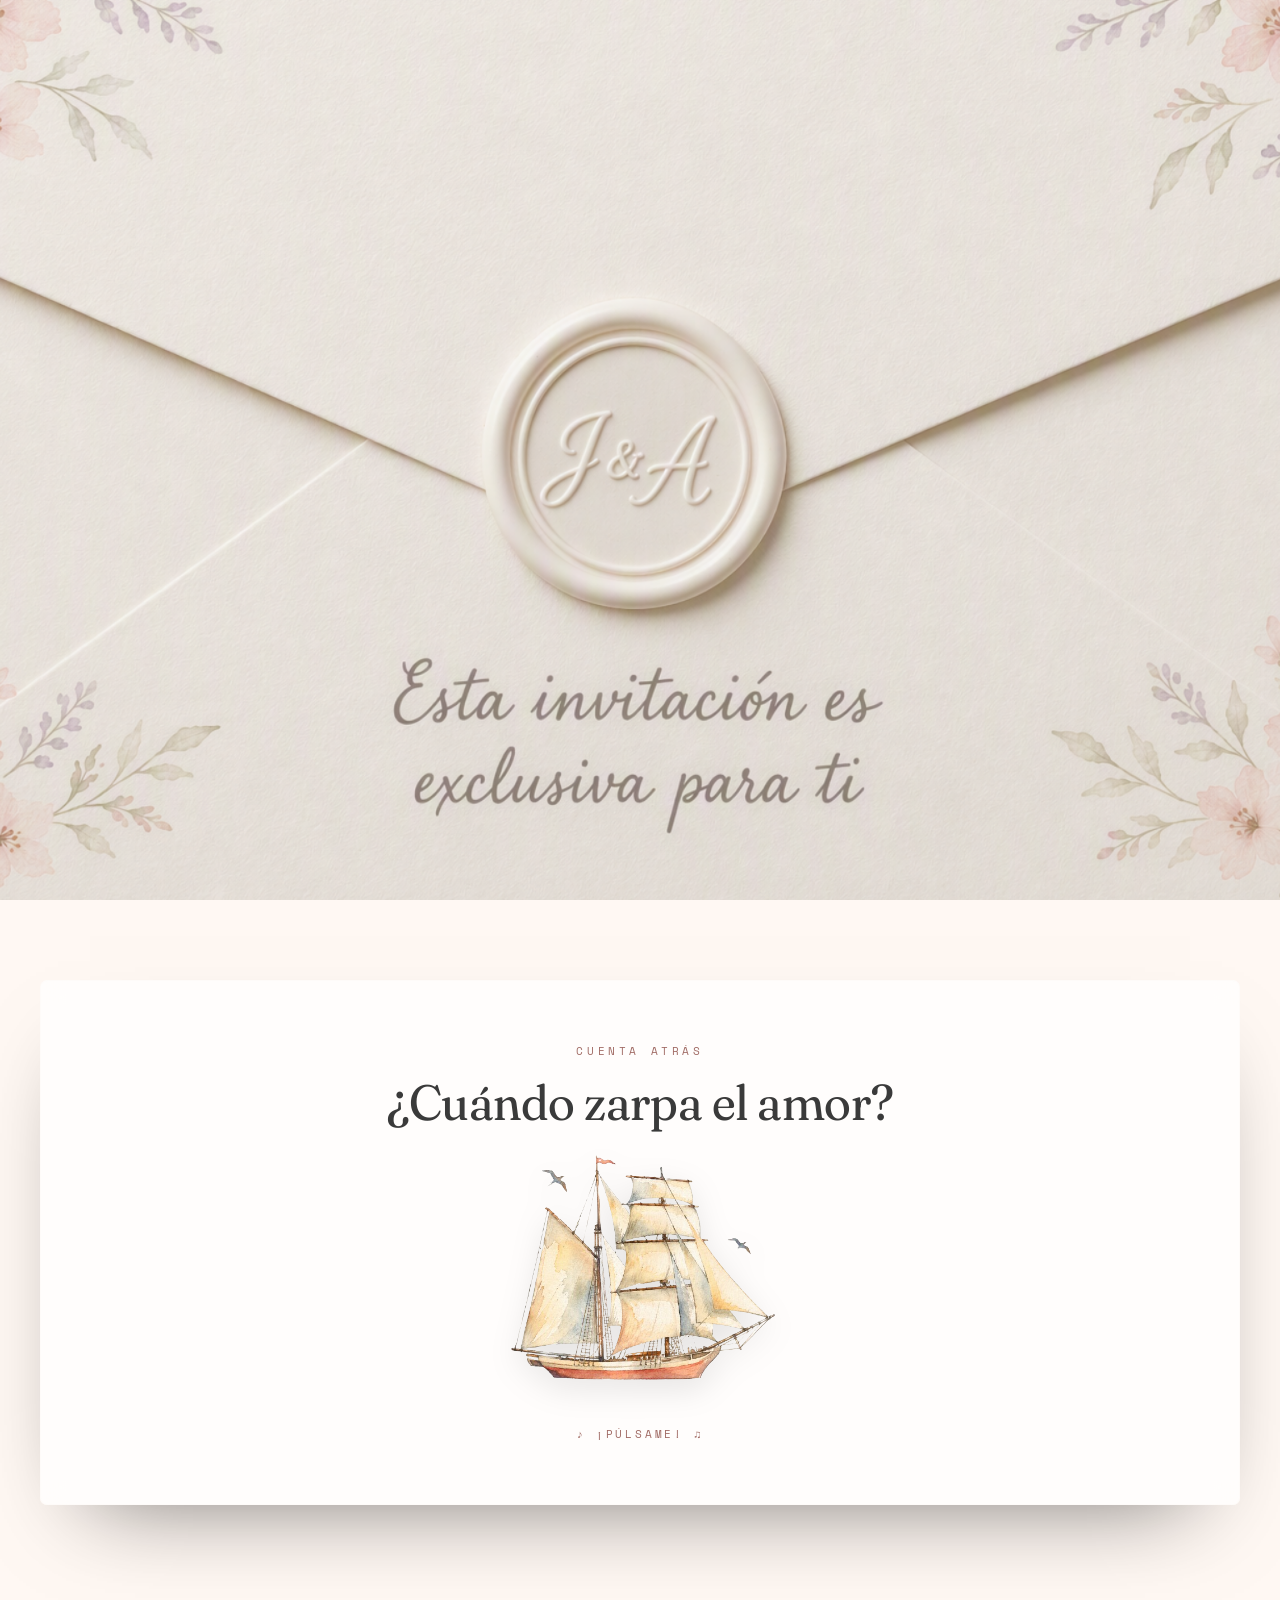
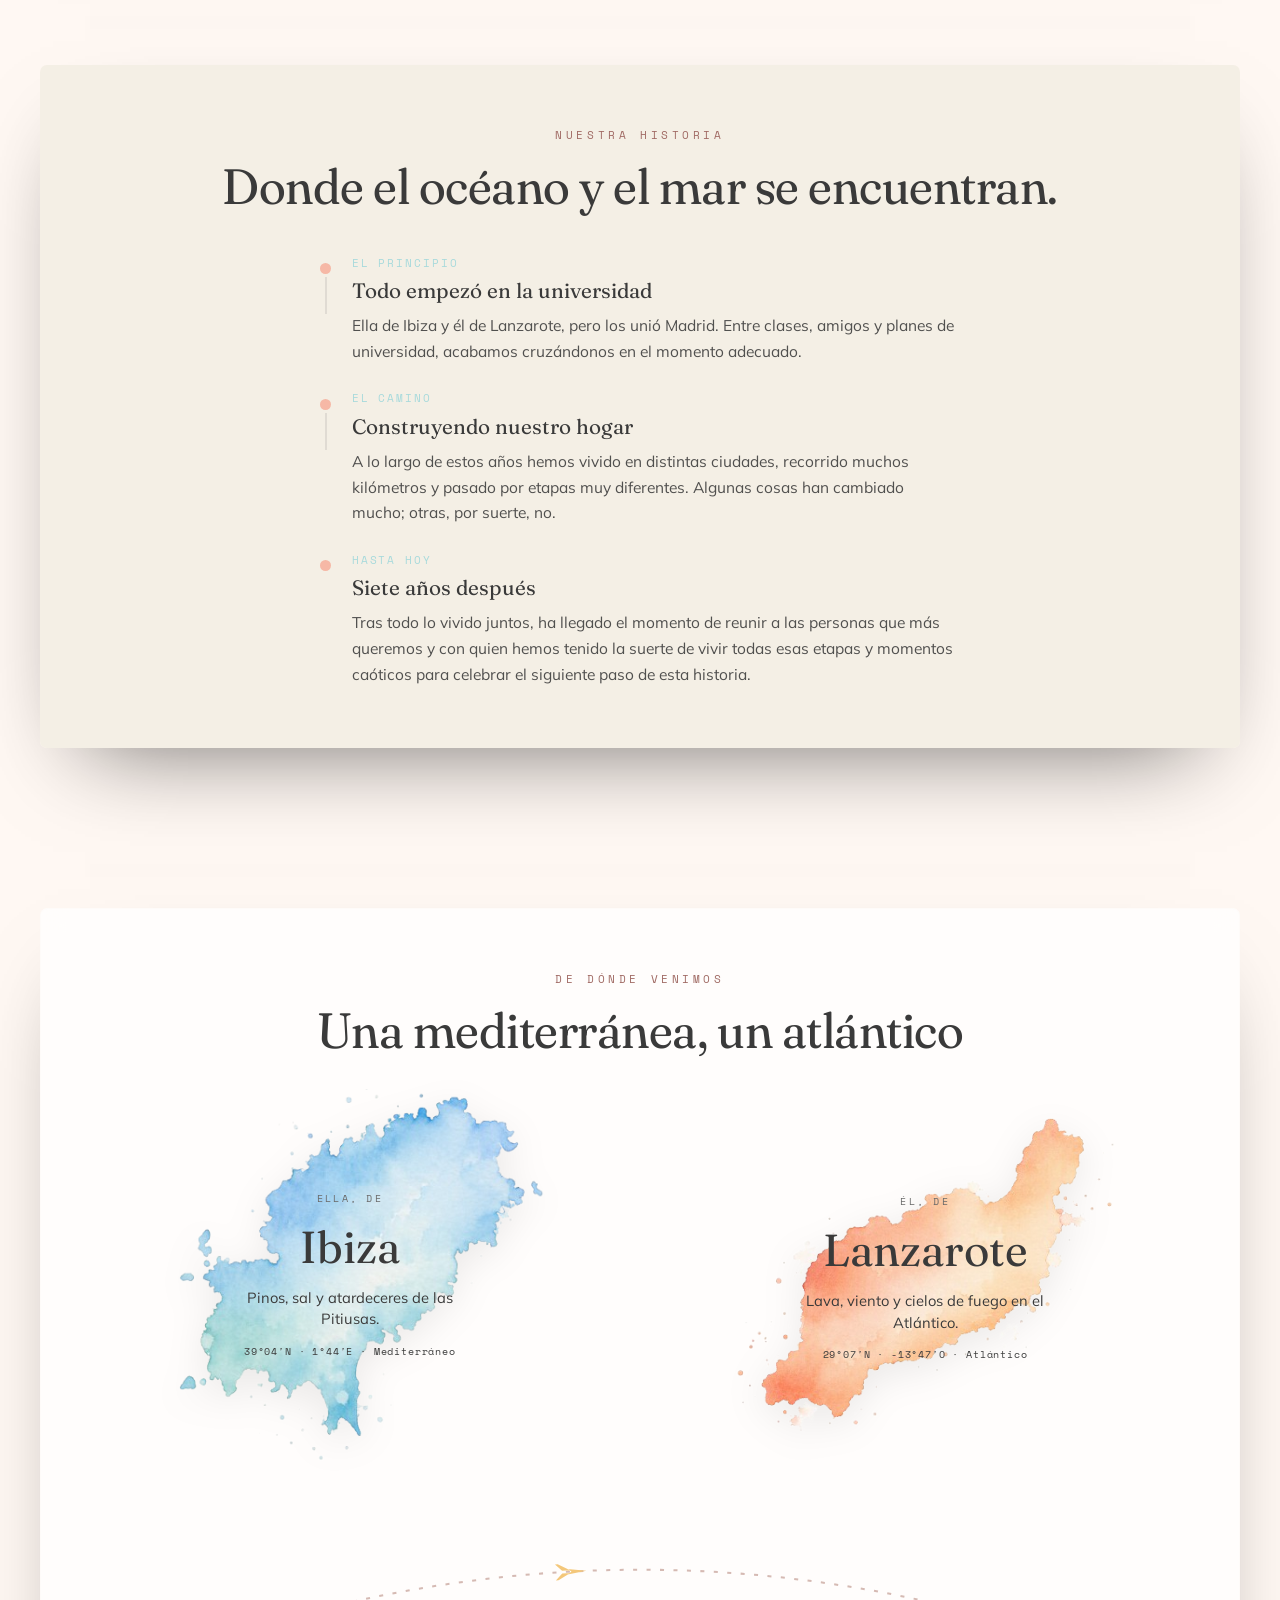
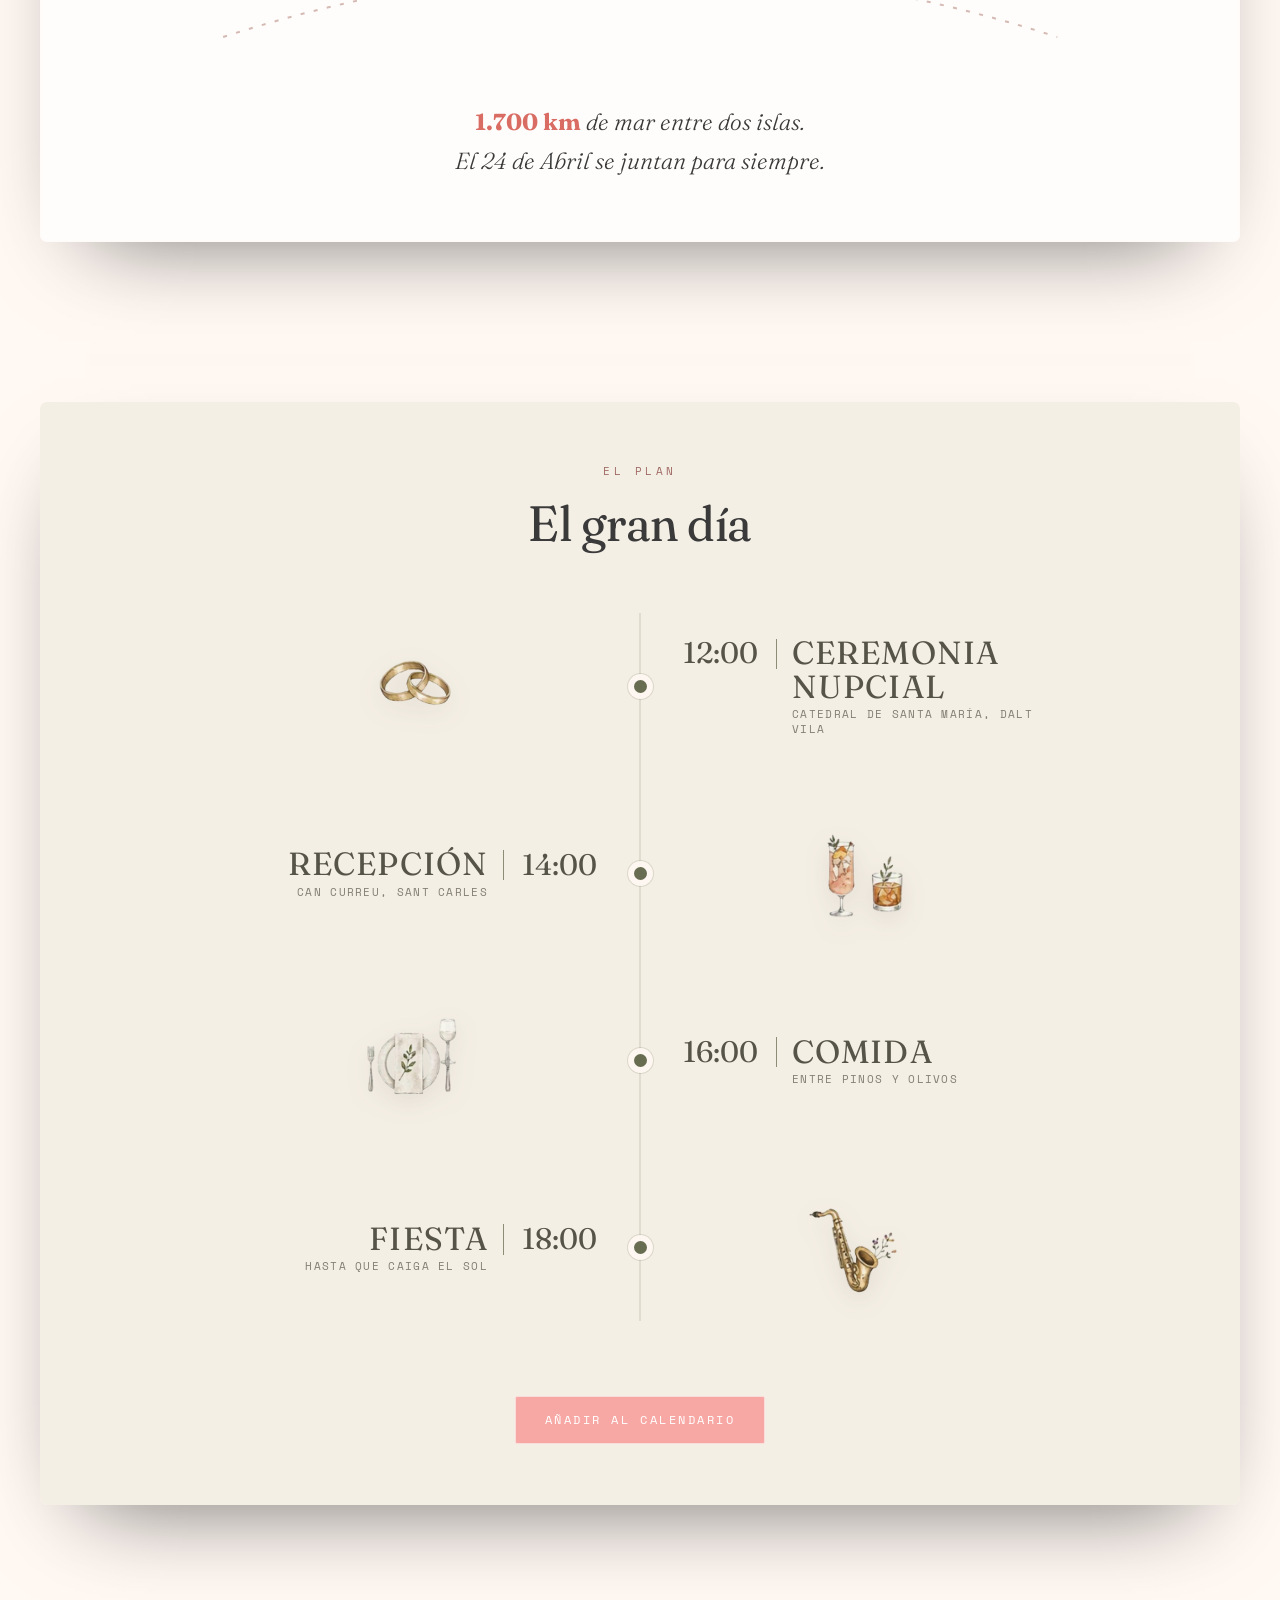
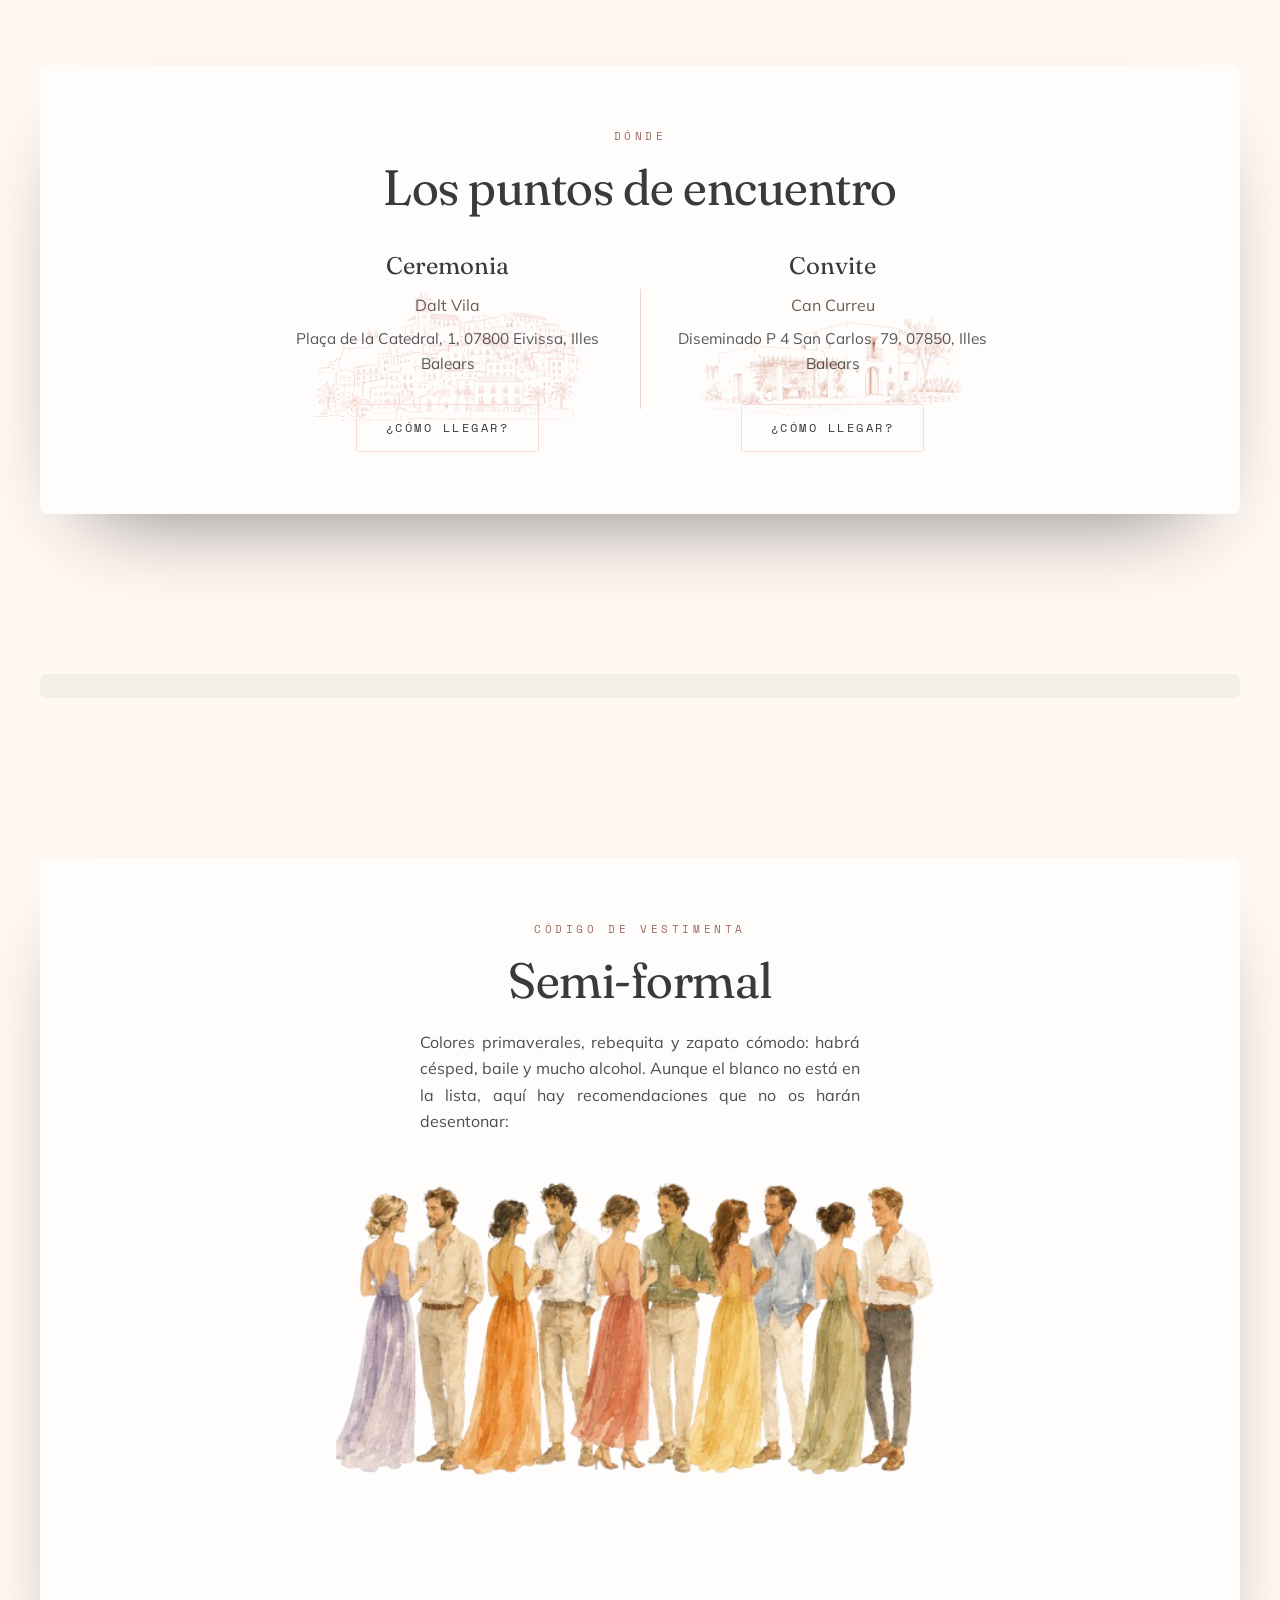
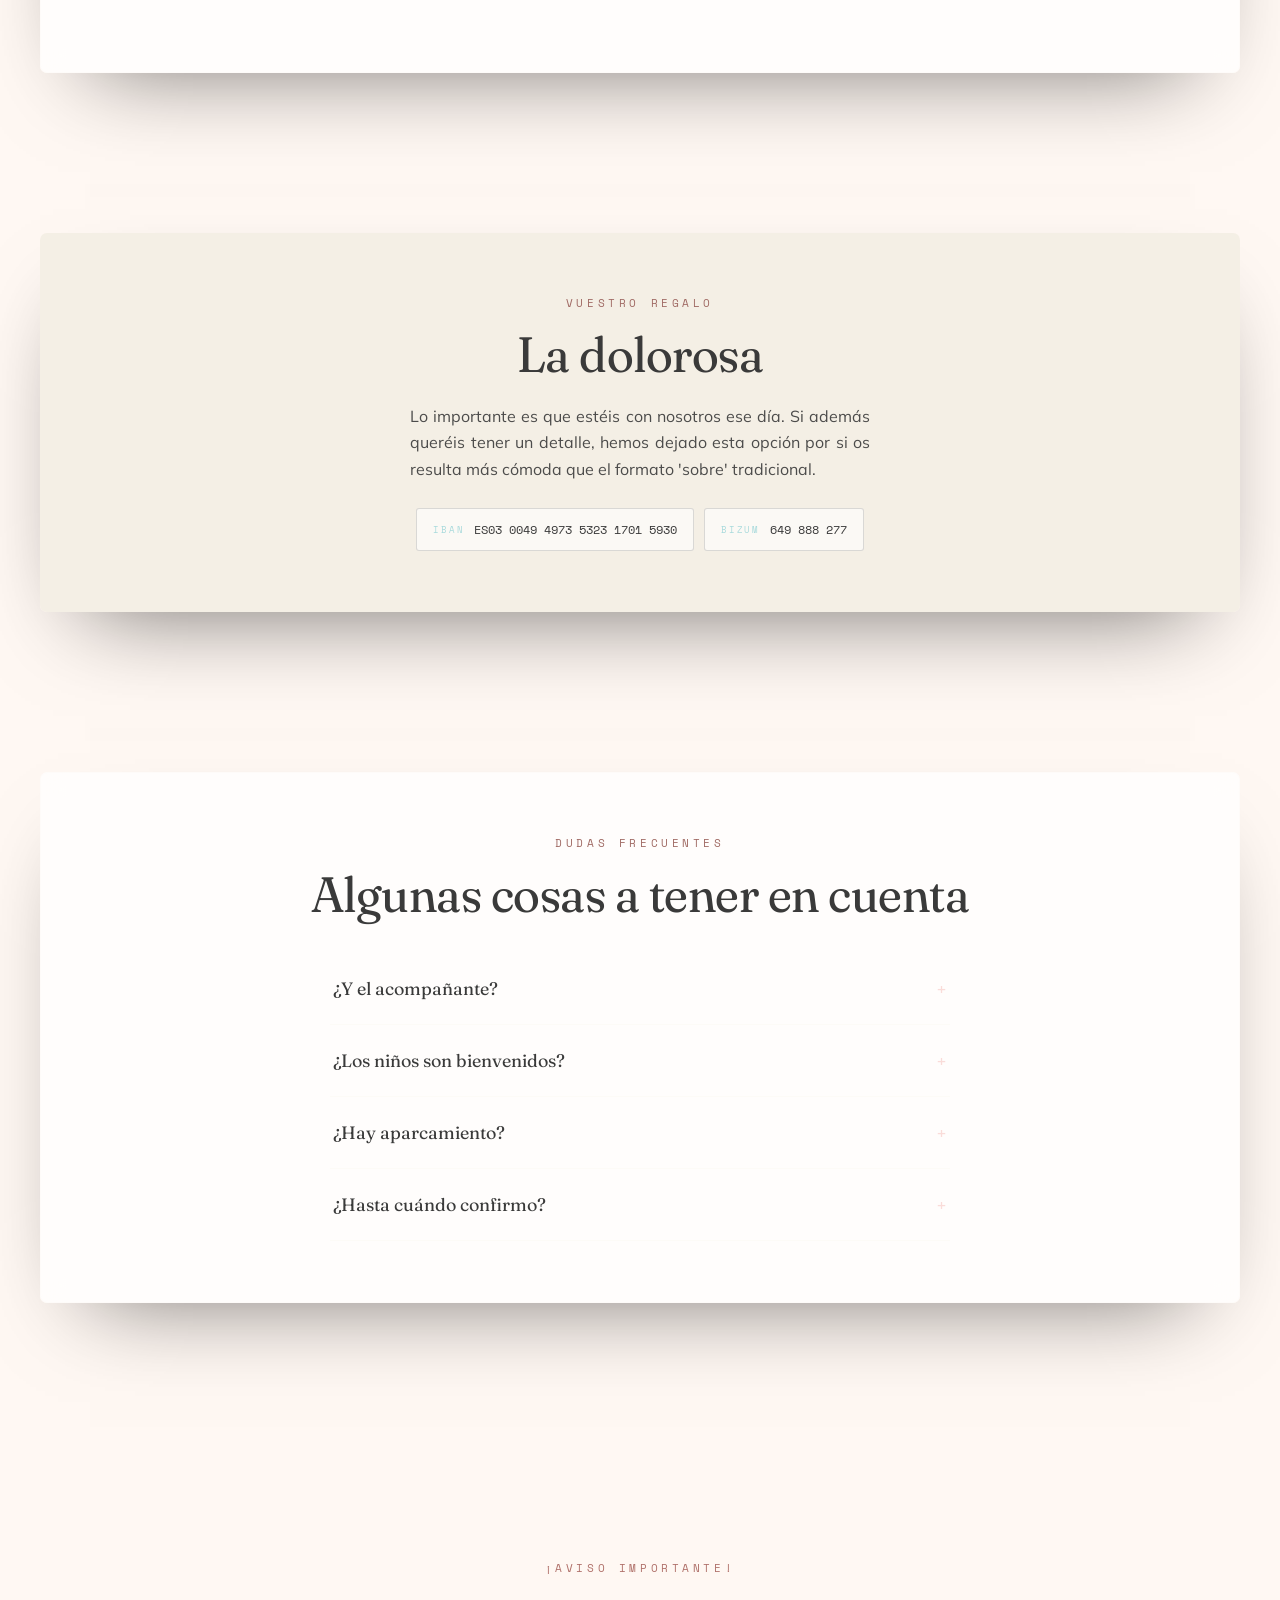
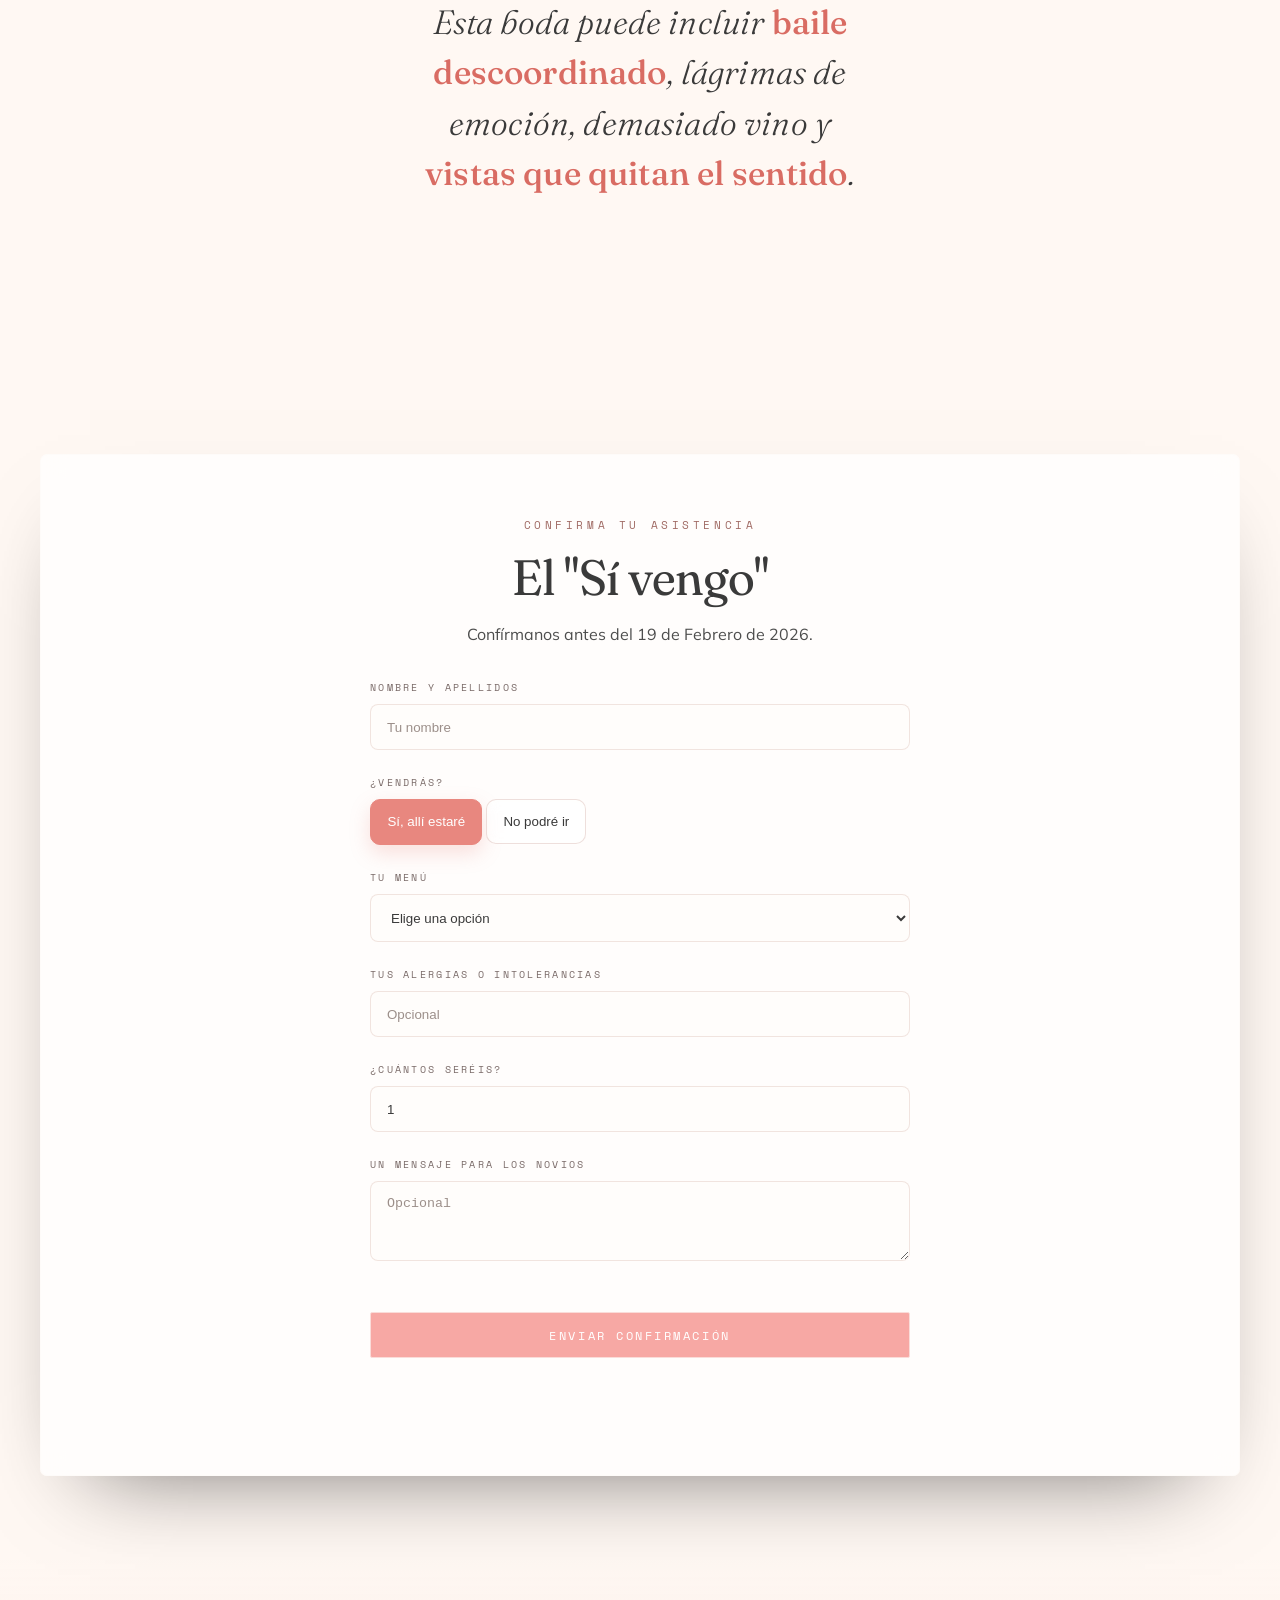
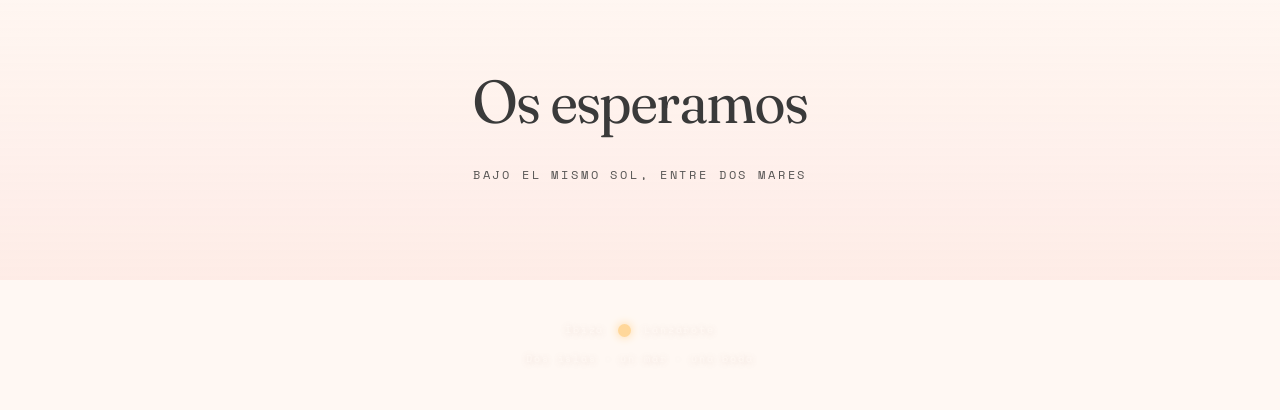
==== commit e9da0131: "f" ====
--- a/index.html
+++ b/index.html
@@ -15,14 +15,8 @@
   <meta property="og:type" content="website">
   <meta property="og:title" content="Juan & Anaïs · 24 Abril 2027">
   <meta property="og:description" content="Dos islas · un mar · una boda">
-  <meta property="og:image" content="https://sianats.github.io/Bodorrio/Media/preview.png">
+  <meta property="og:image" content="https://github.com/Sianats/Practicas/blob/master/preview.png">
   <meta property="og:url" content="https://sianats.github.io/Bodorrio/index.html">
-
-  <meta name="twitter:card" content="summary_large_image">
-  <meta name="twitter:title" content="Juan & Anaïs · 24 Abril 2027">
-  <meta name="twitter:description" content="Dos islas · un mar · una boda">
-  <meta name="twitter:image" content="https://sianats.github.io/Bodorrio/Media/preview.png">
-
 </head>
 
 <!-- IMPORTANTE: esto activa el overlay -->
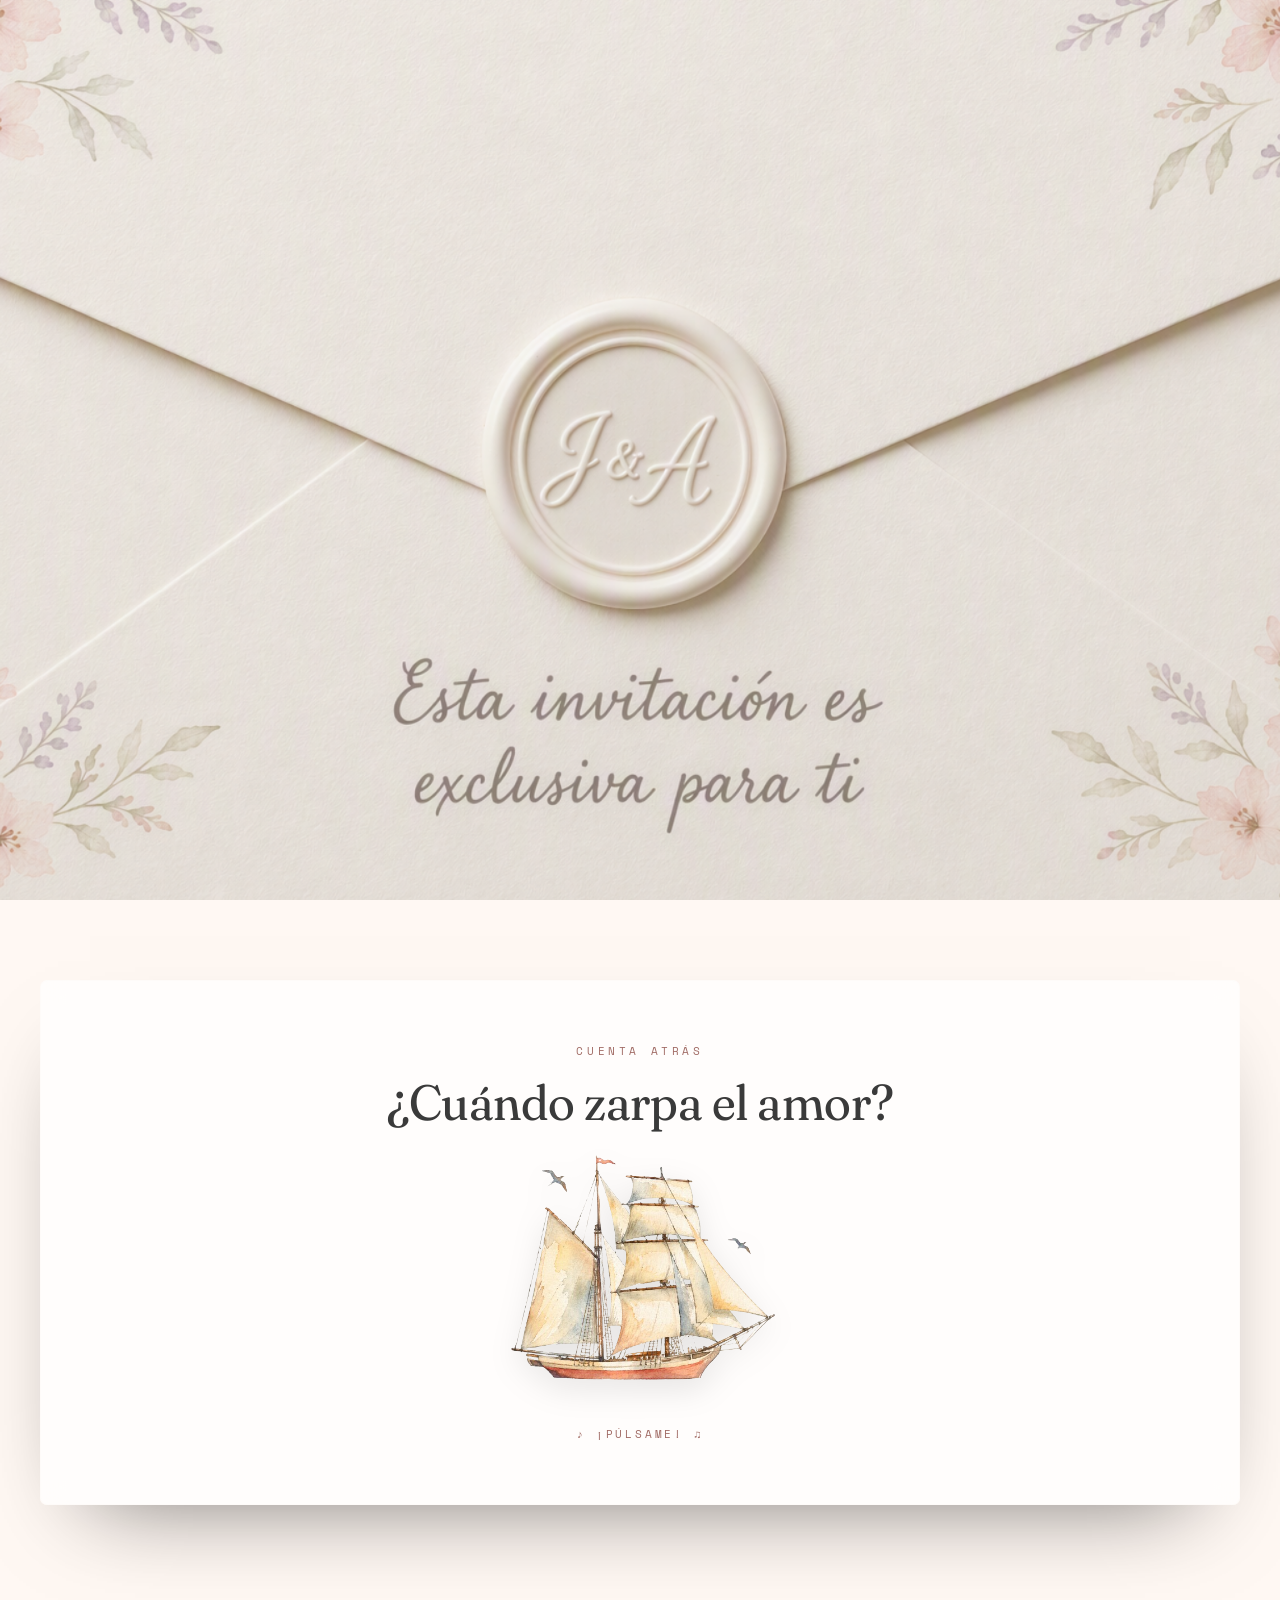
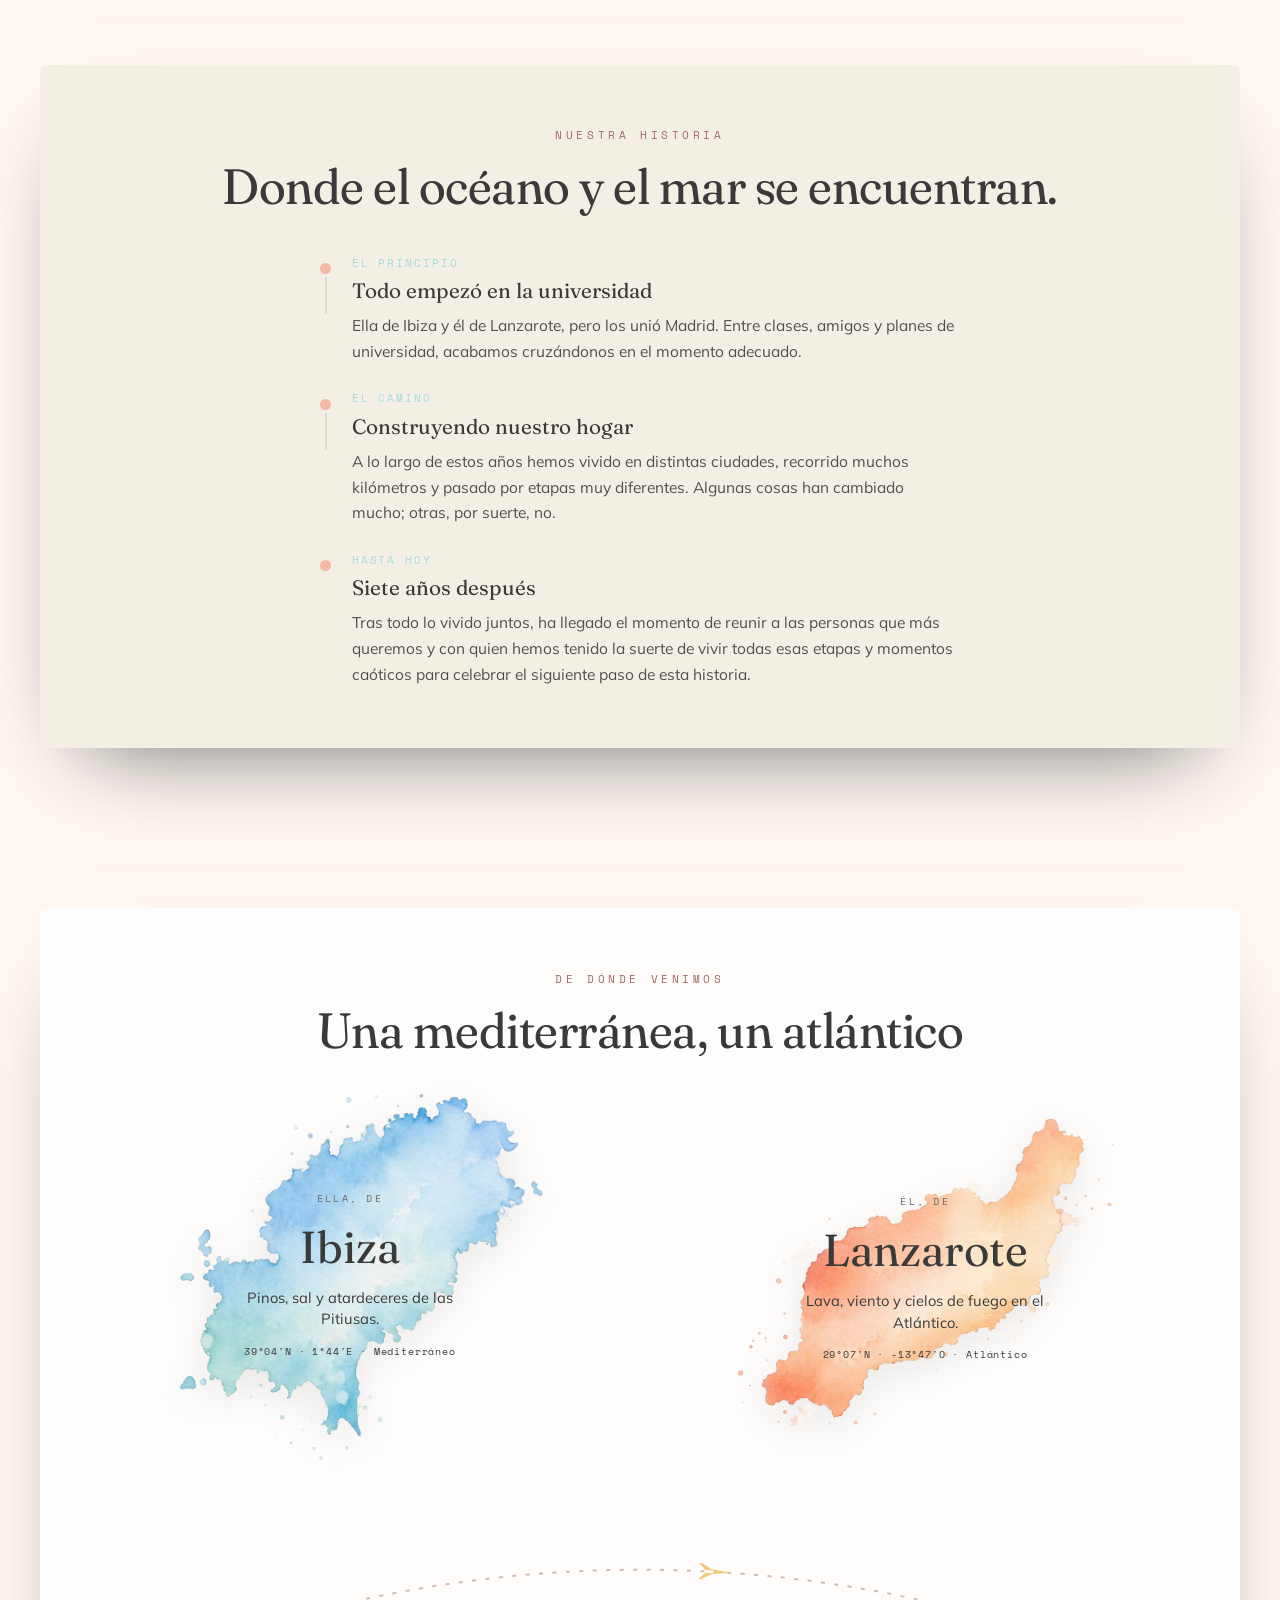
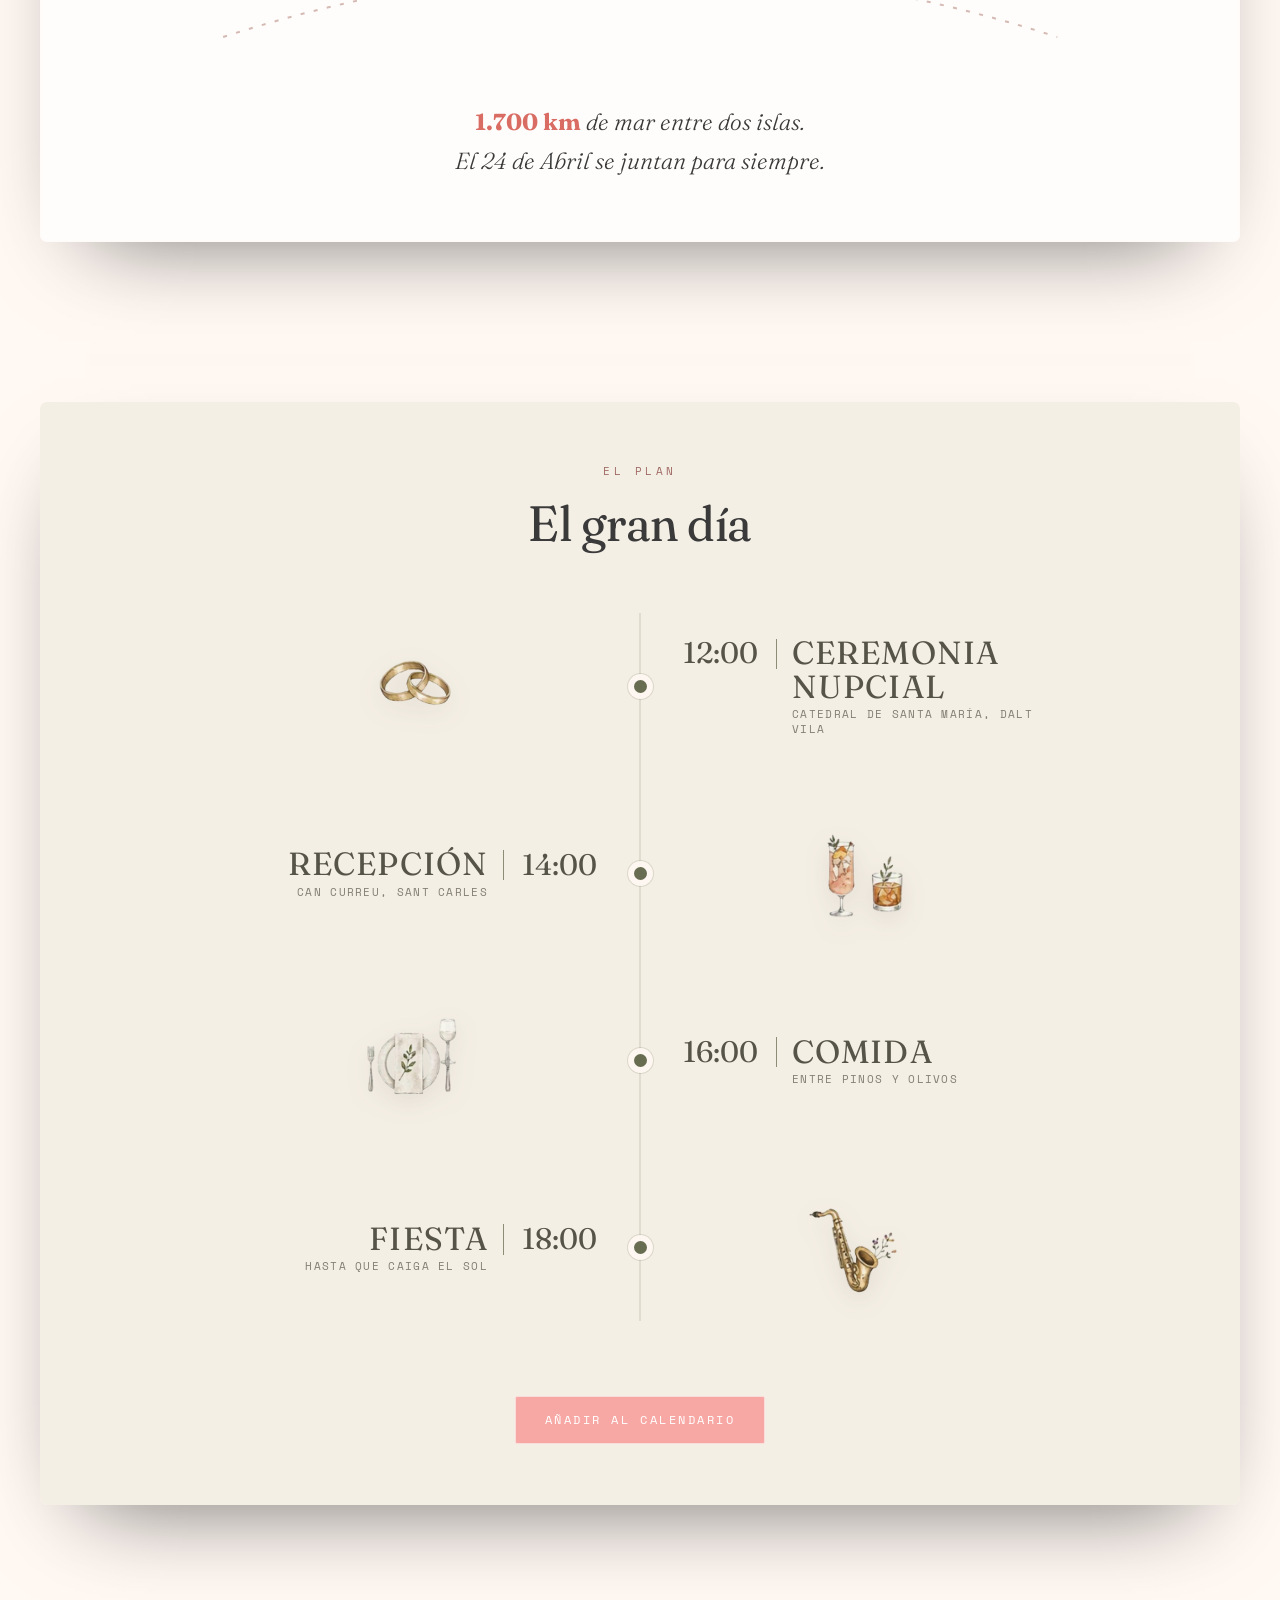
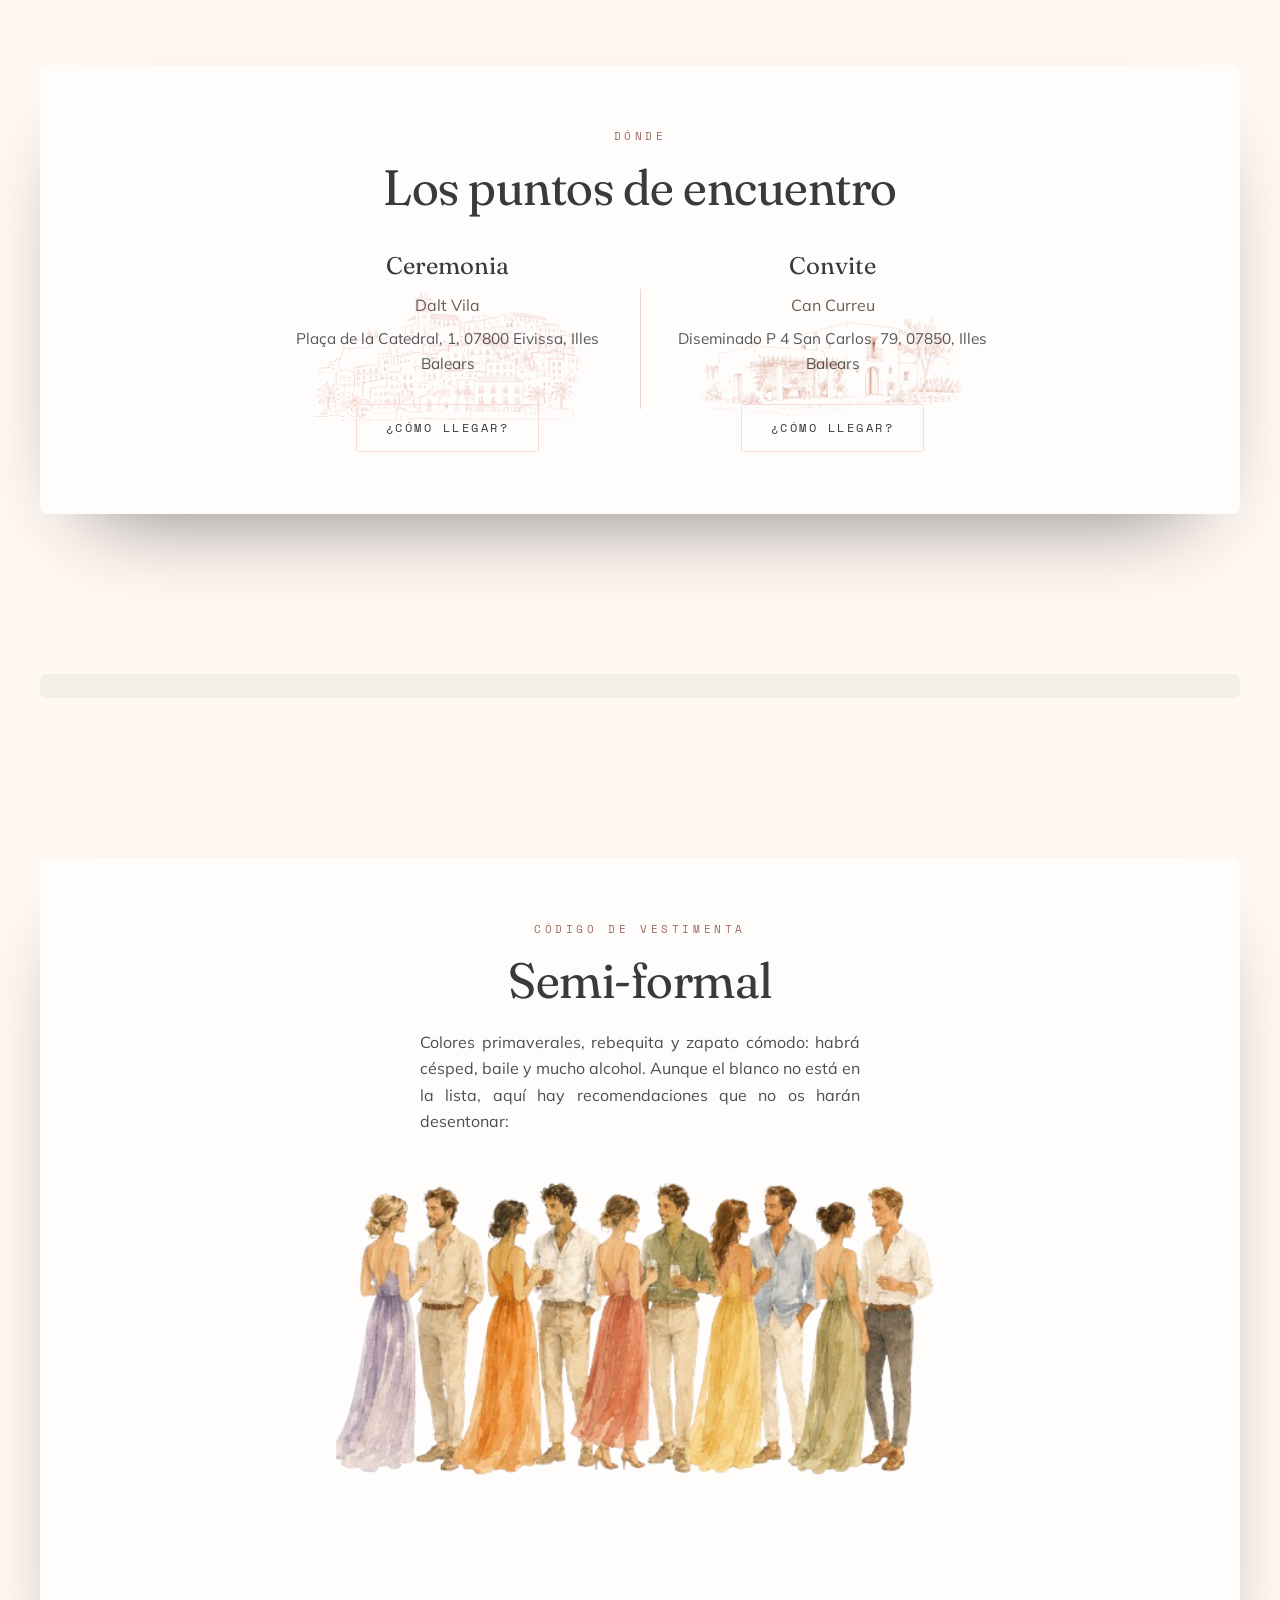
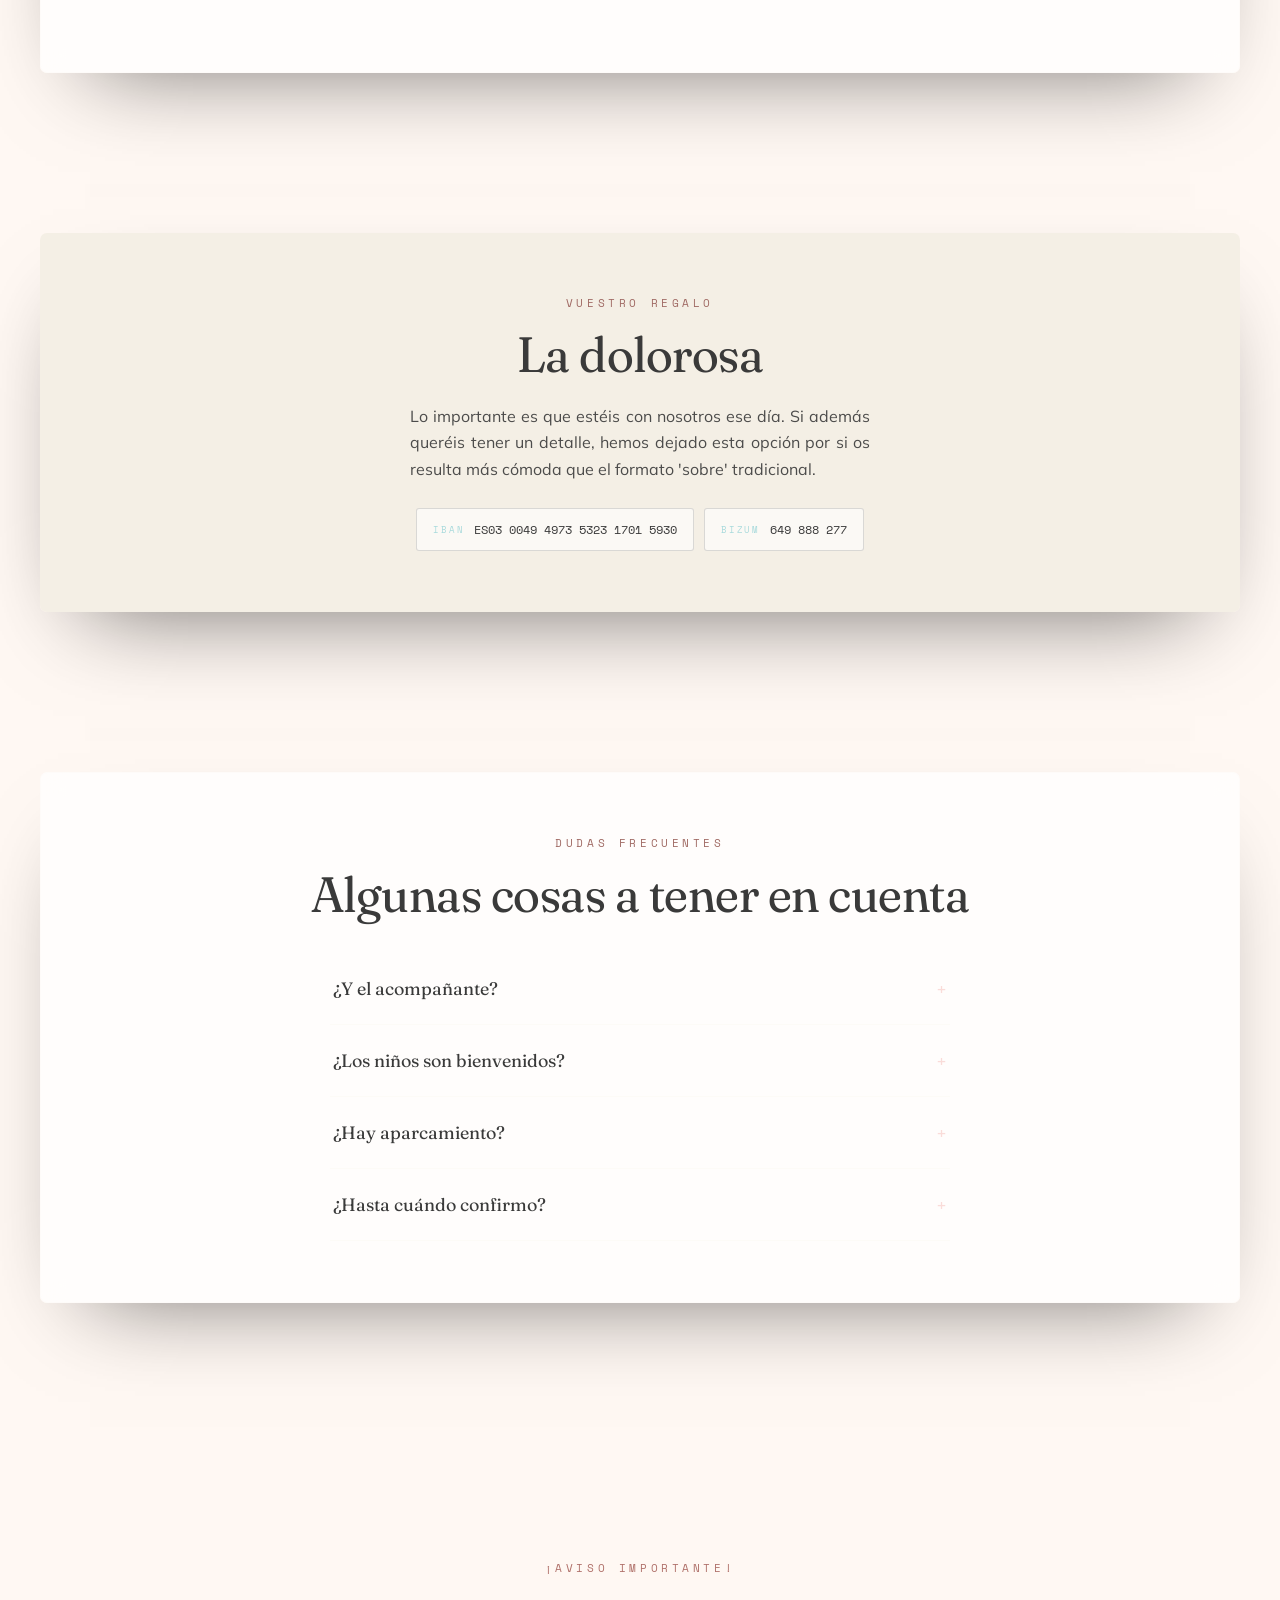
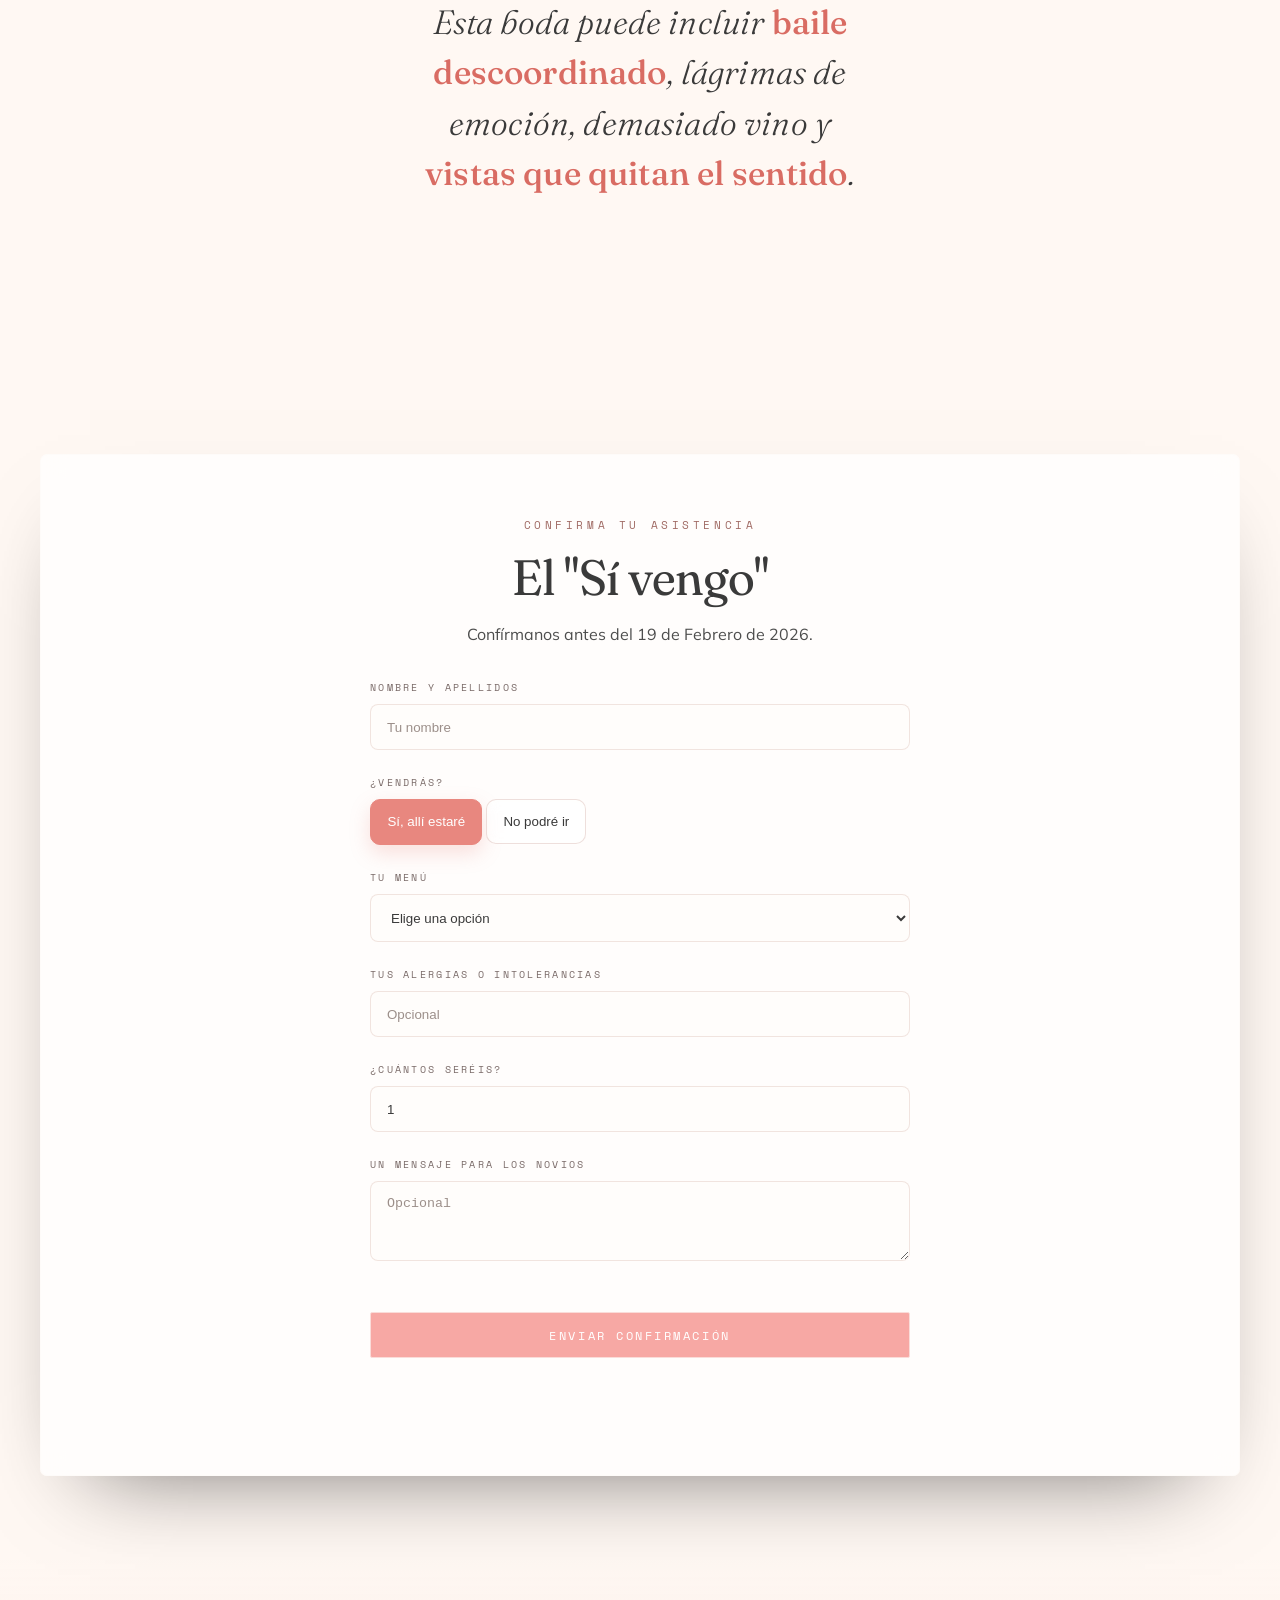
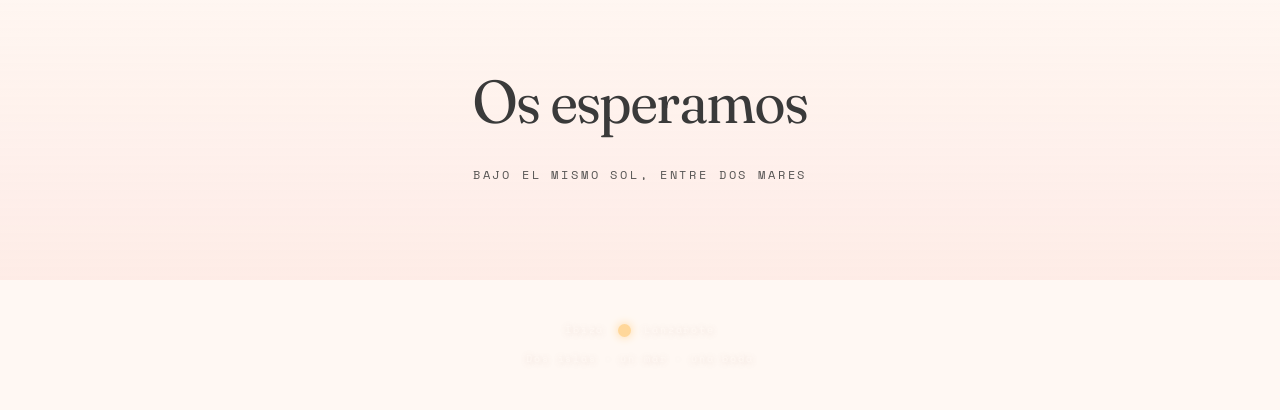
==== commit c1414c8d: "de" ====
--- a/index.html
+++ b/index.html
@@ -15,8 +15,9 @@
   <meta property="og:type" content="website">
   <meta property="og:title" content="Juan & Anaïs · 24 Abril 2027">
   <meta property="og:description" content="Dos islas · un mar · una boda">
-  <meta property="og:image" content="https://github.com/Sianats/Practicas/blob/master/preview.png">
+  <meta property="og:image" content="https://sianats.github.io/Bodorrio/preview.png">
   <meta property="og:url" content="https://sianats.github.io/Bodorrio/index.html">
+
 </head>
 
 <!-- IMPORTANTE: esto activa el overlay -->
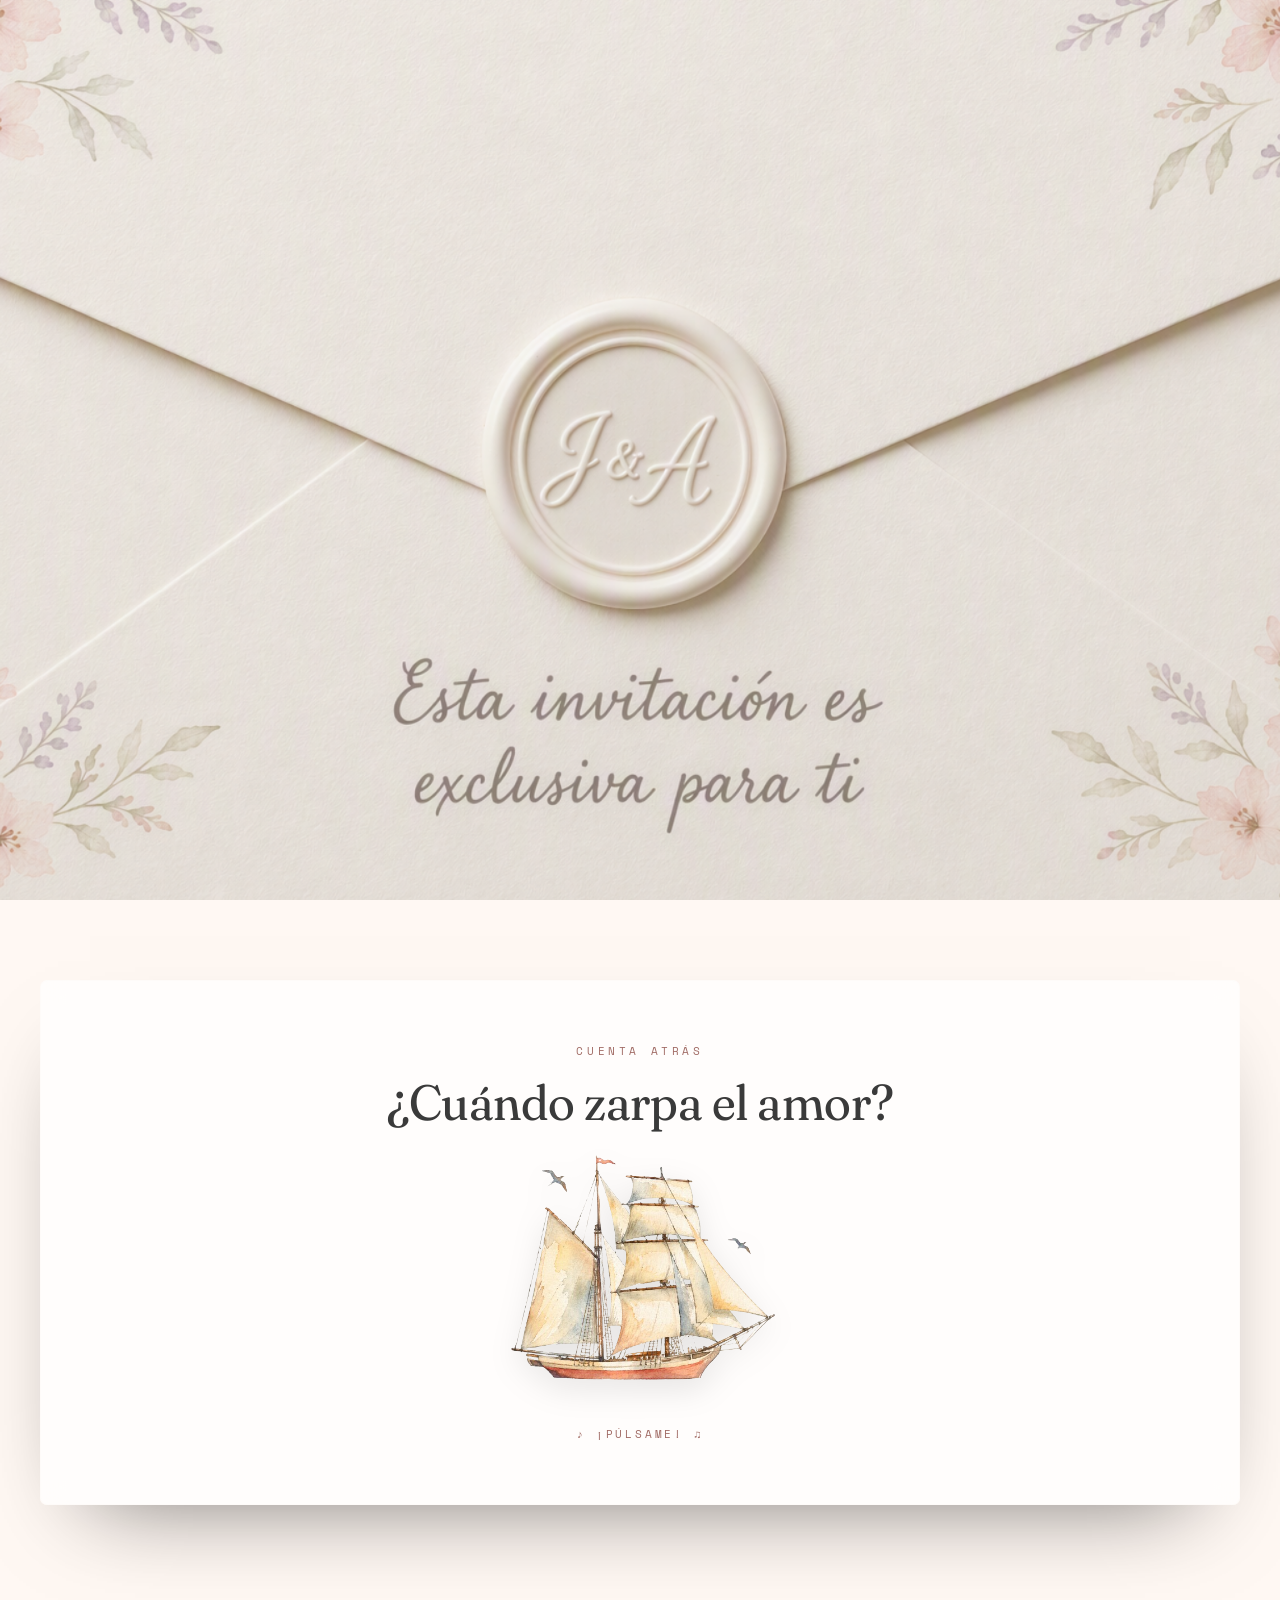
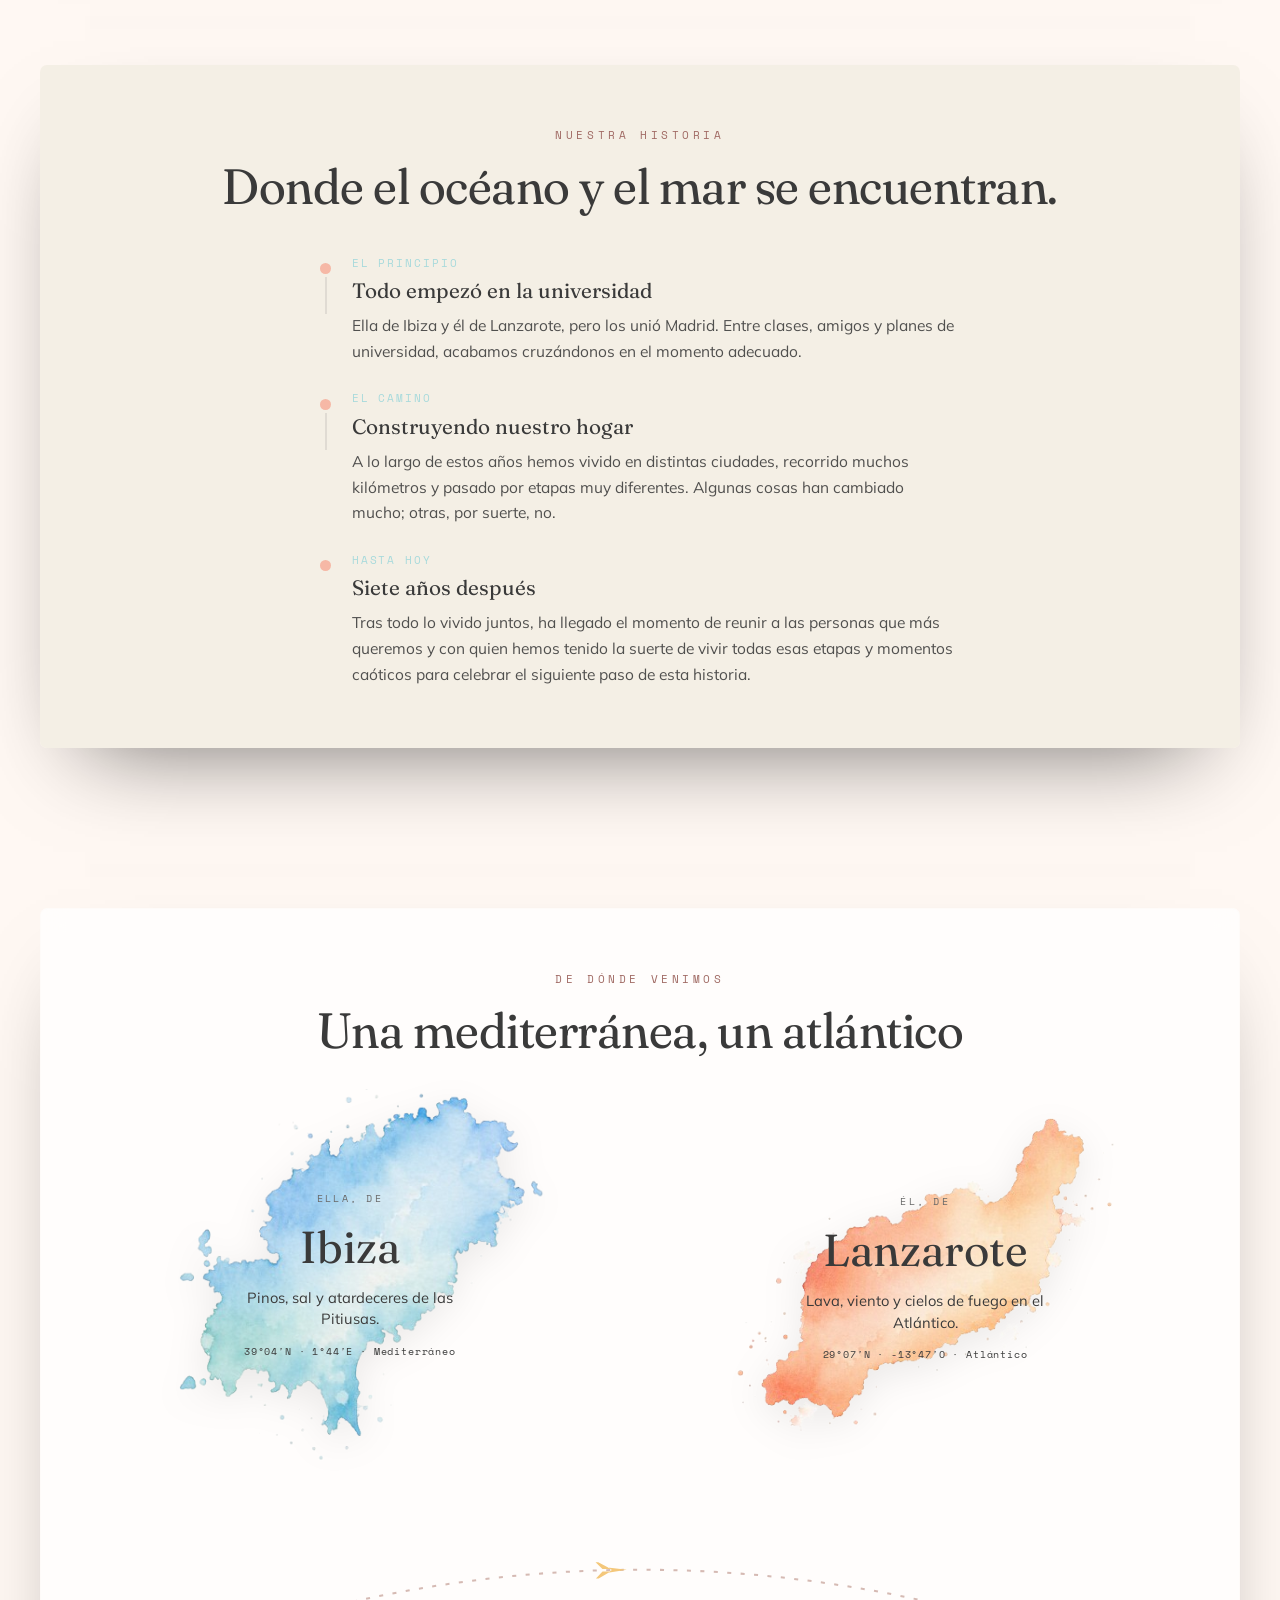
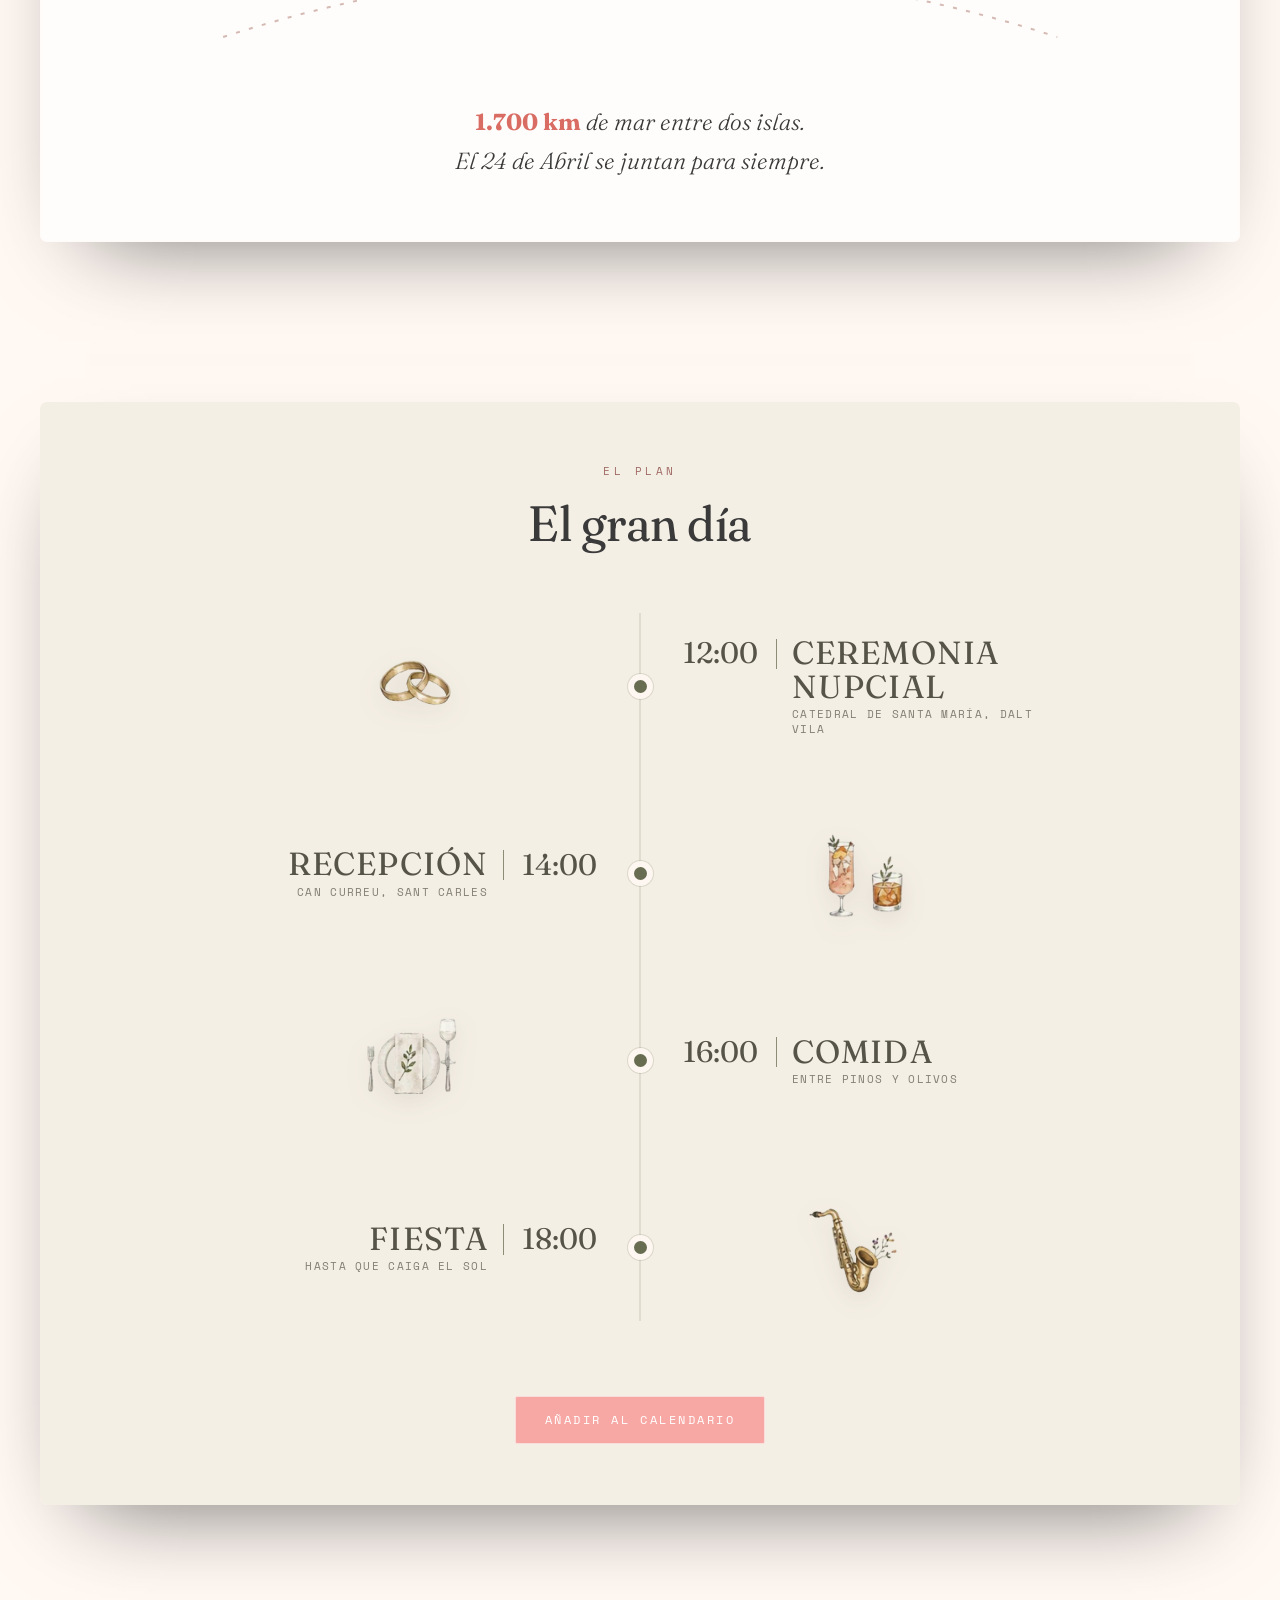
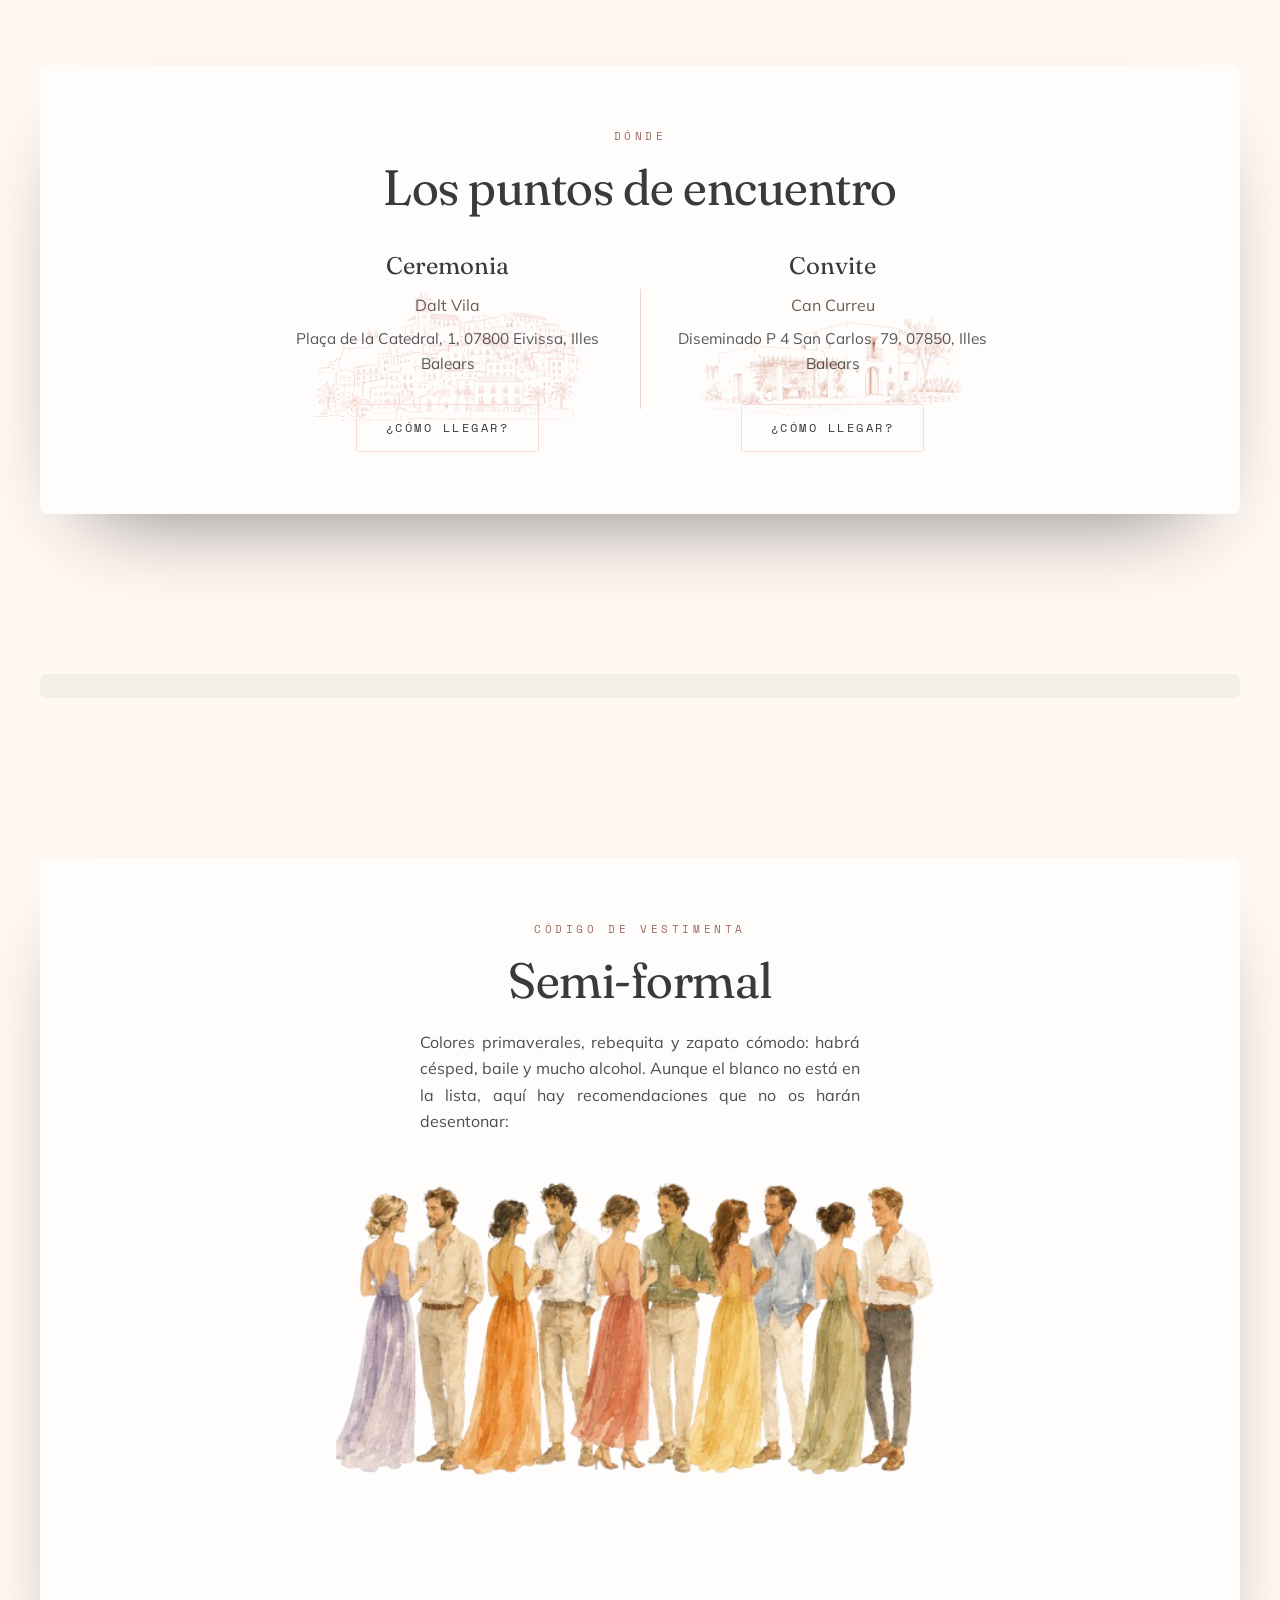
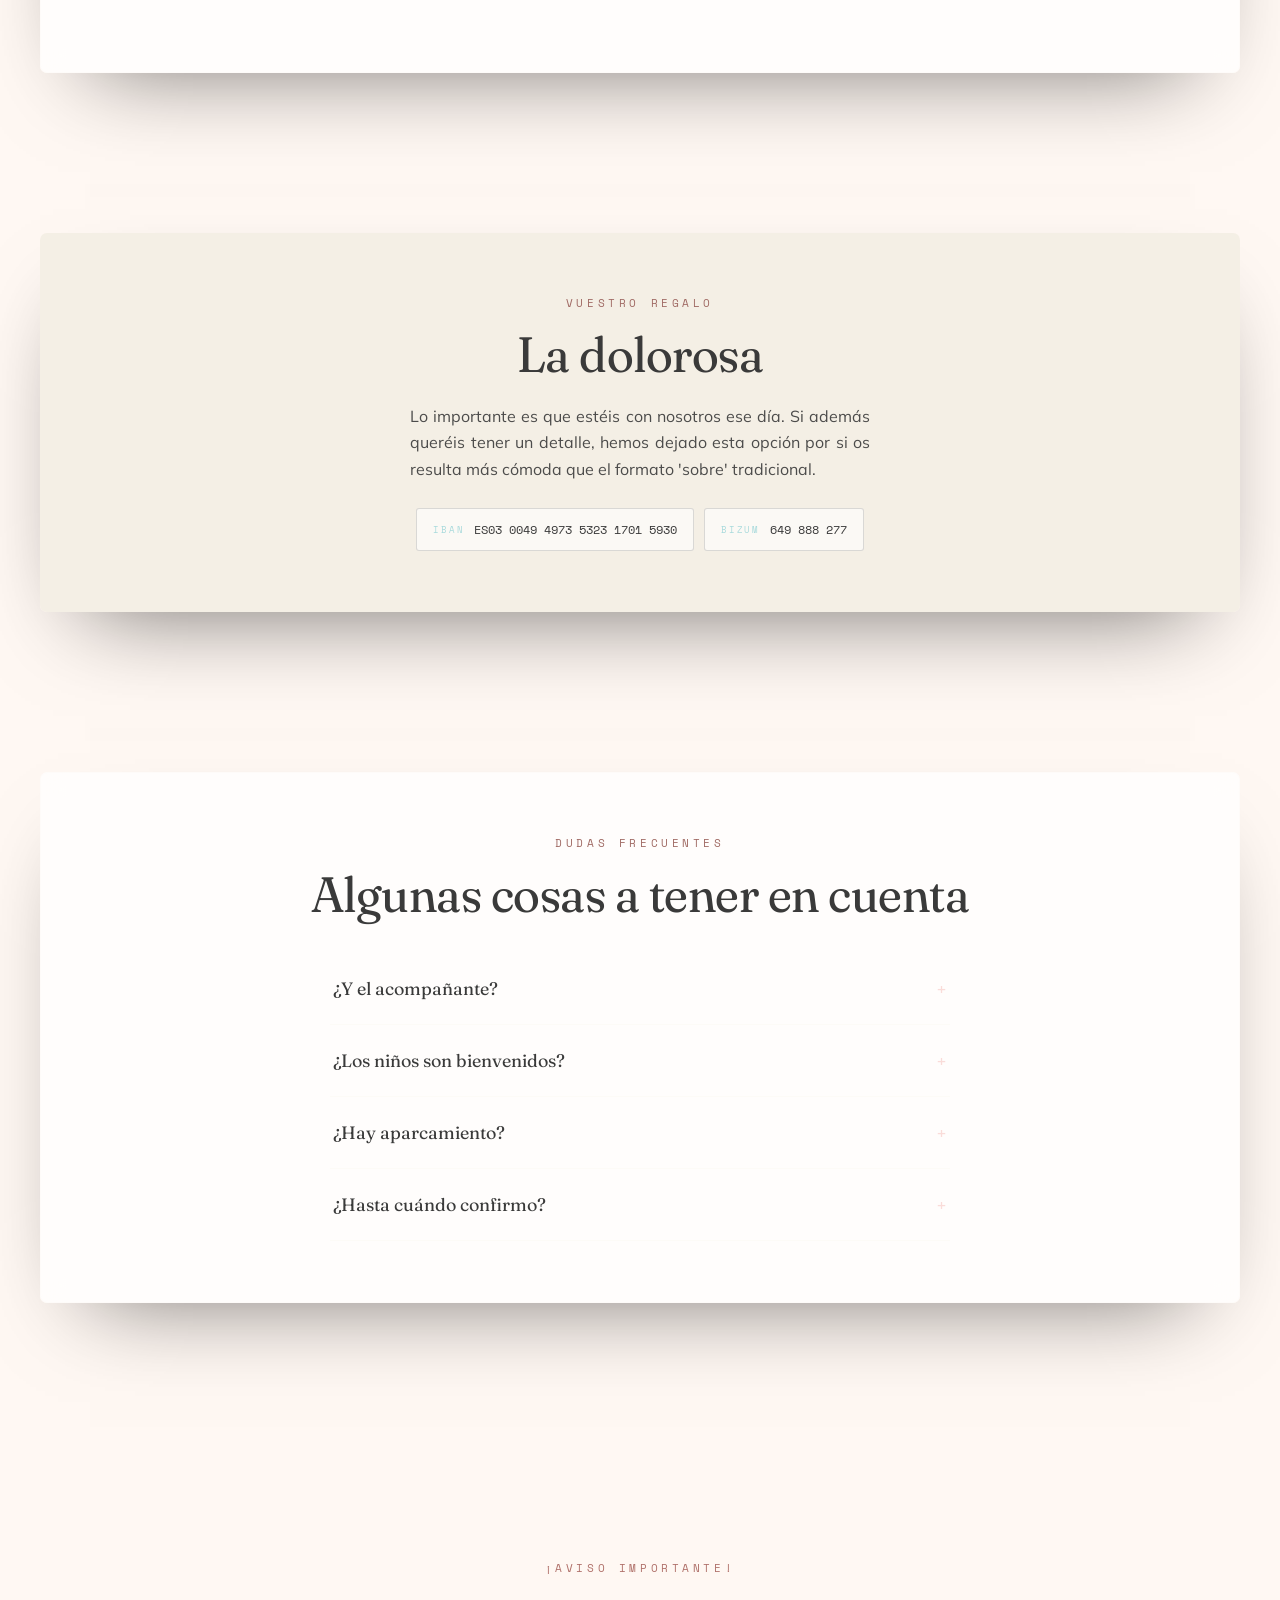
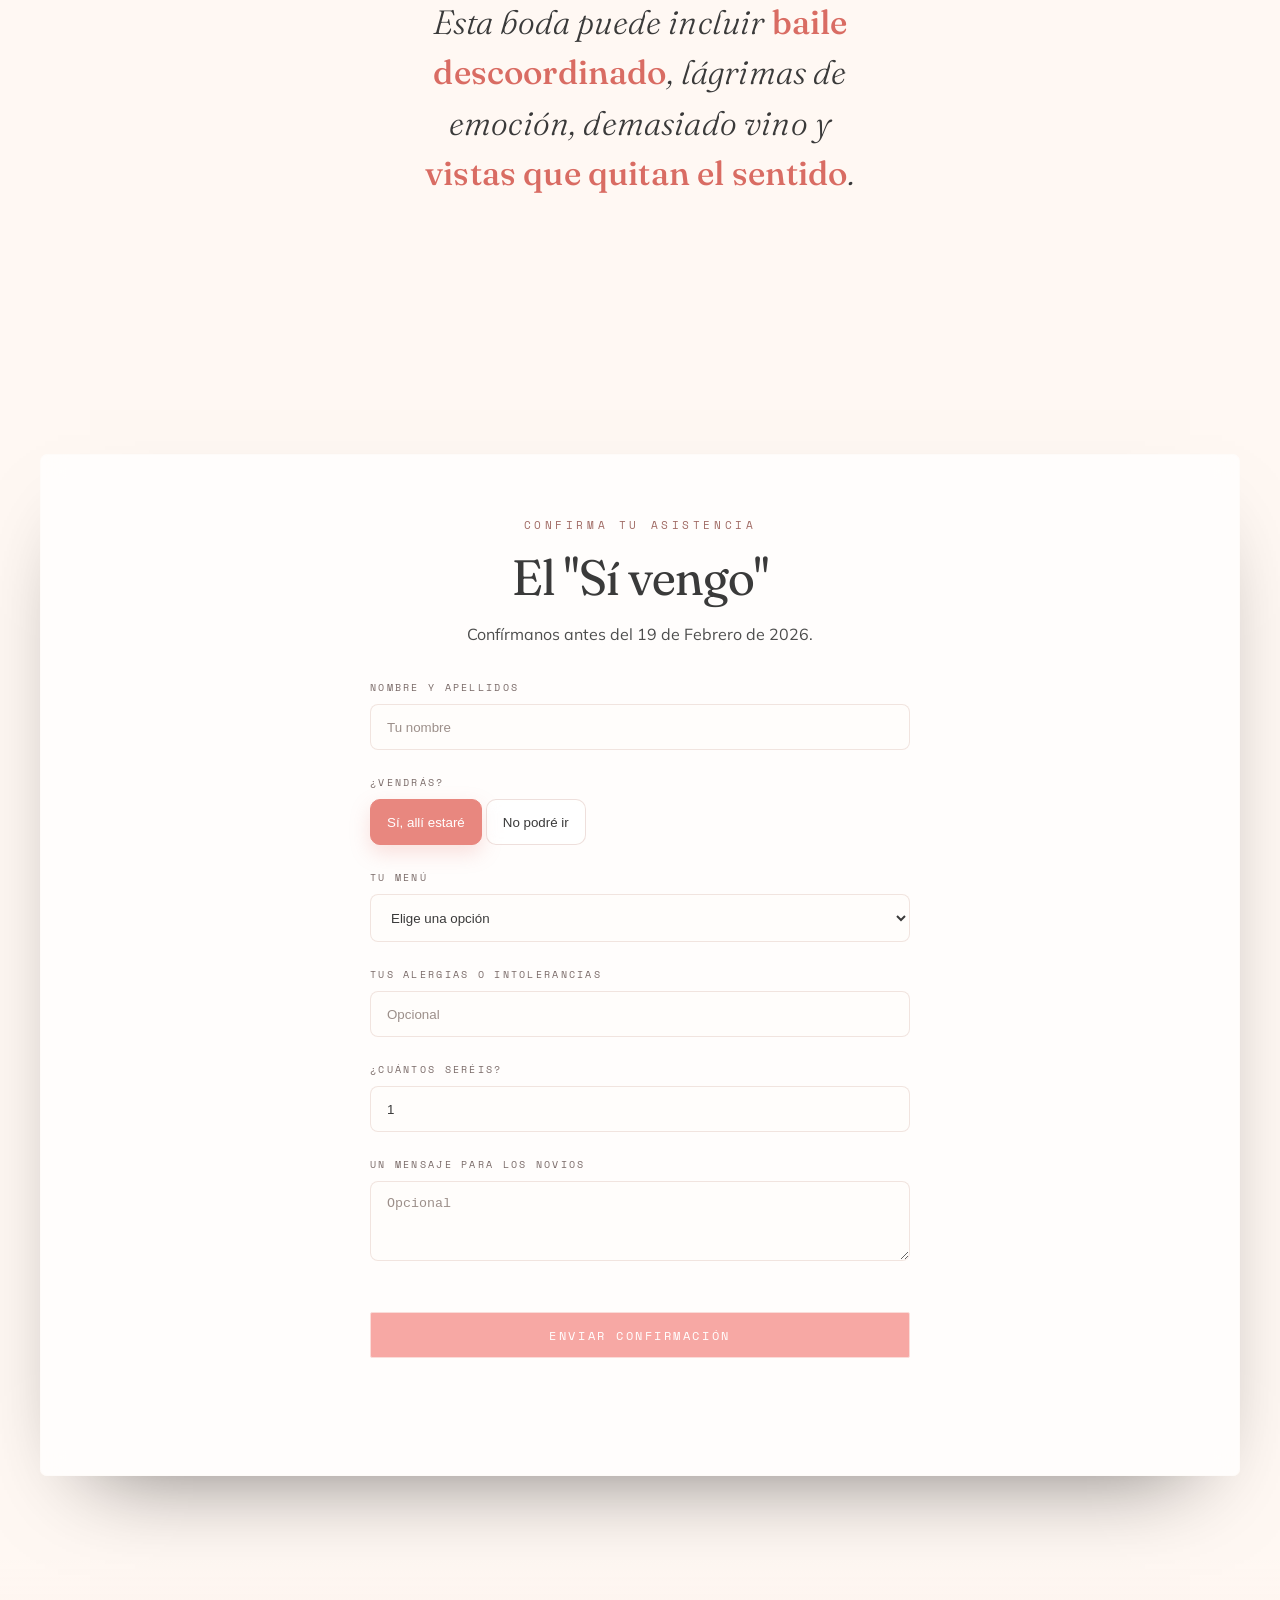
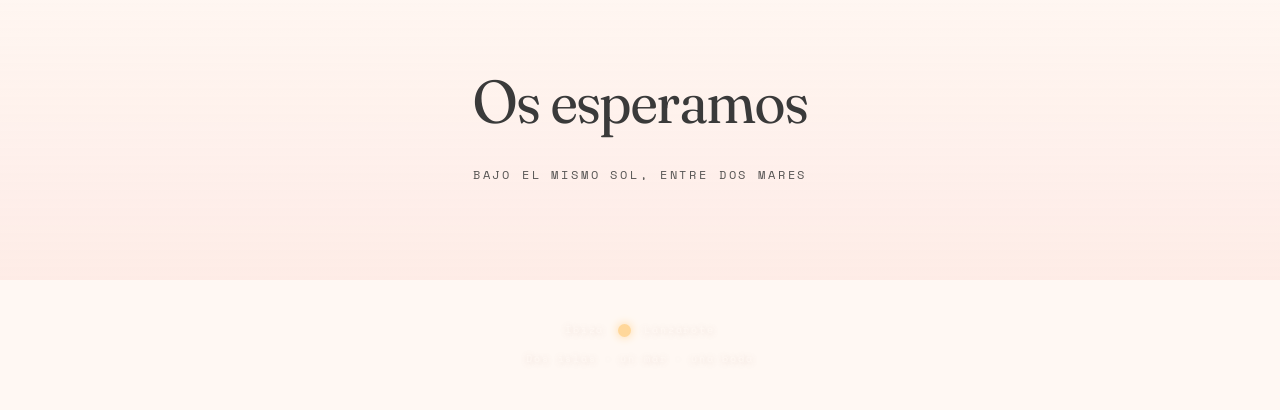
==== commit 235a3850: "a" ====
--- a/index.html
+++ b/index.html
@@ -14,7 +14,7 @@
   <title>Juan & Anaïs · 24 Abril 2027</title>
   <meta property="og:type" content="website">
   <meta property="og:title" content="Juan & Anaïs · 24 Abril 2027">
-  <meta property="og:description" content="Dos islas · un mar · una boda">
+  <meta property="og:description" content="Se os concede el excelentísimo honor de asistir a nuestro Bodorrio en la mejor isla del mundo.">
   <meta property="og:image" content="https://sianats.github.io/Bodorrio/preview.png">
   <meta property="og:url" content="https://sianats.github.io/Bodorrio/index.html">
 
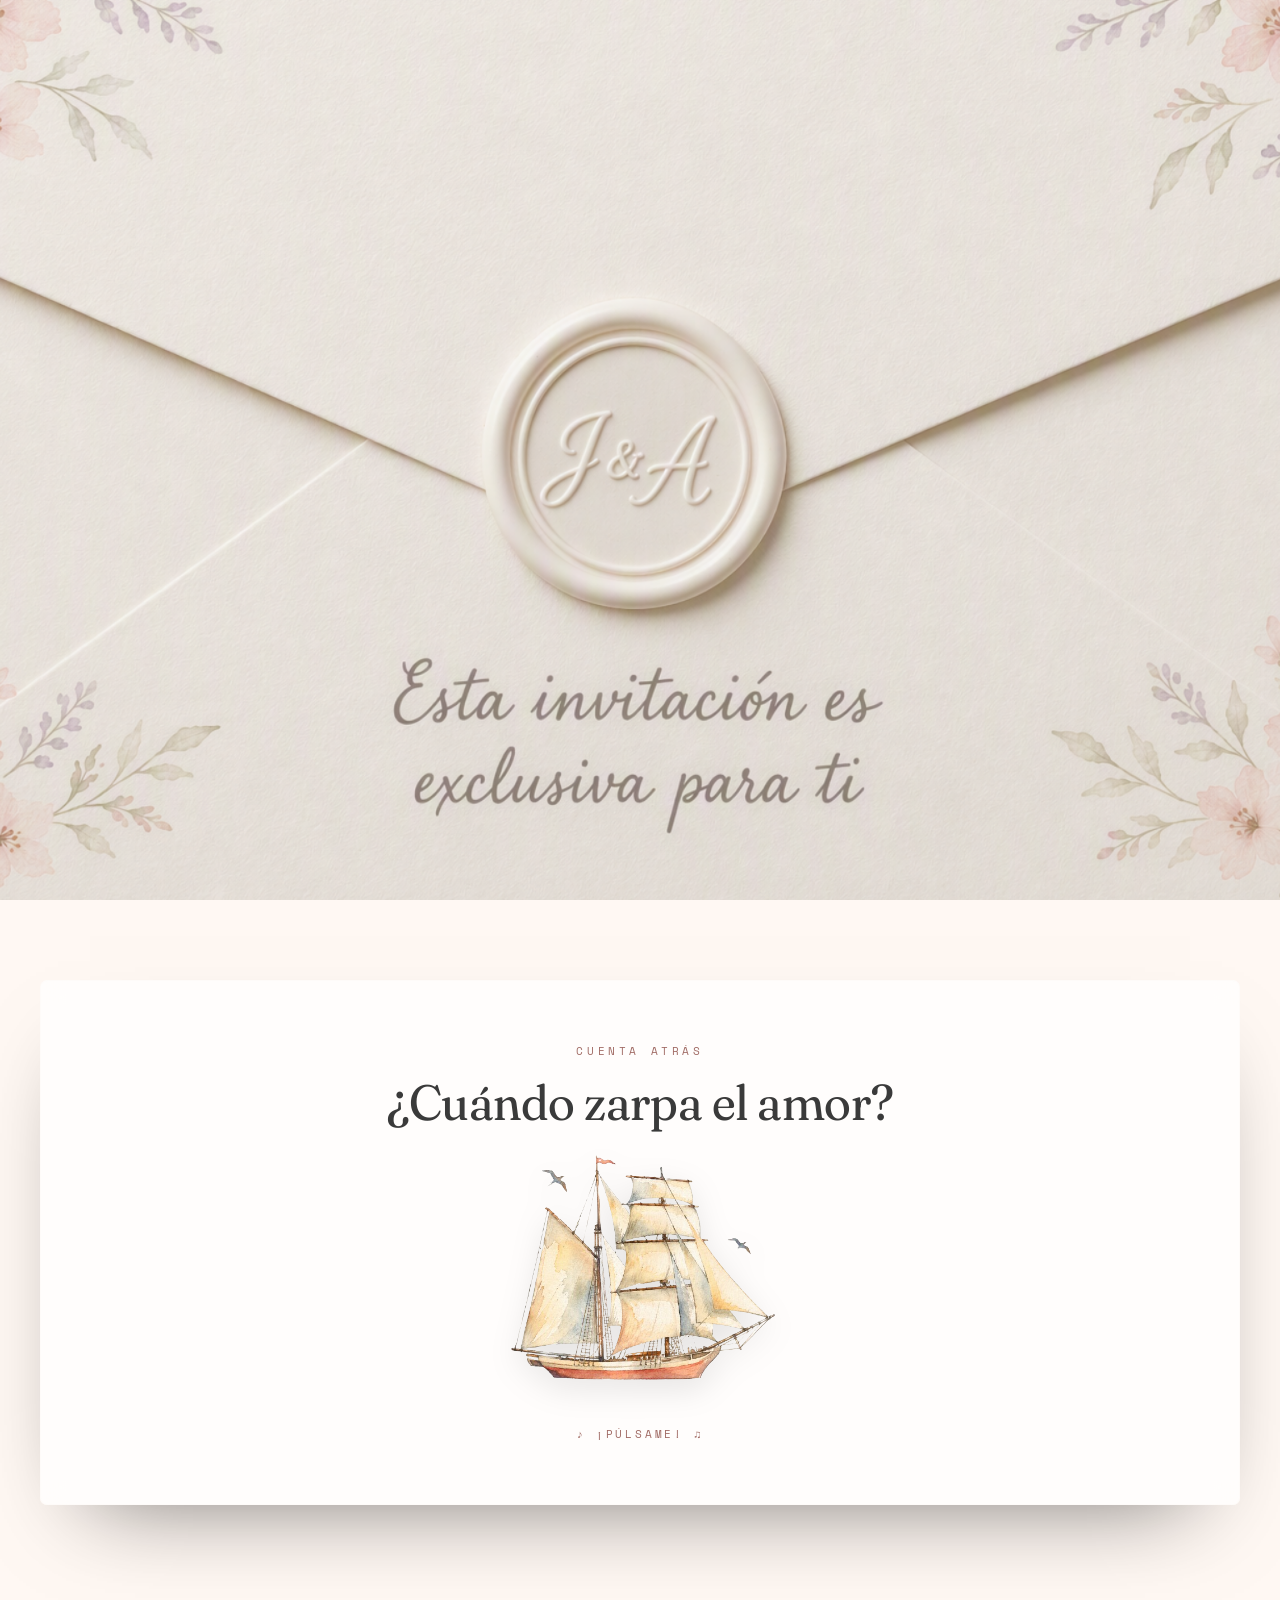
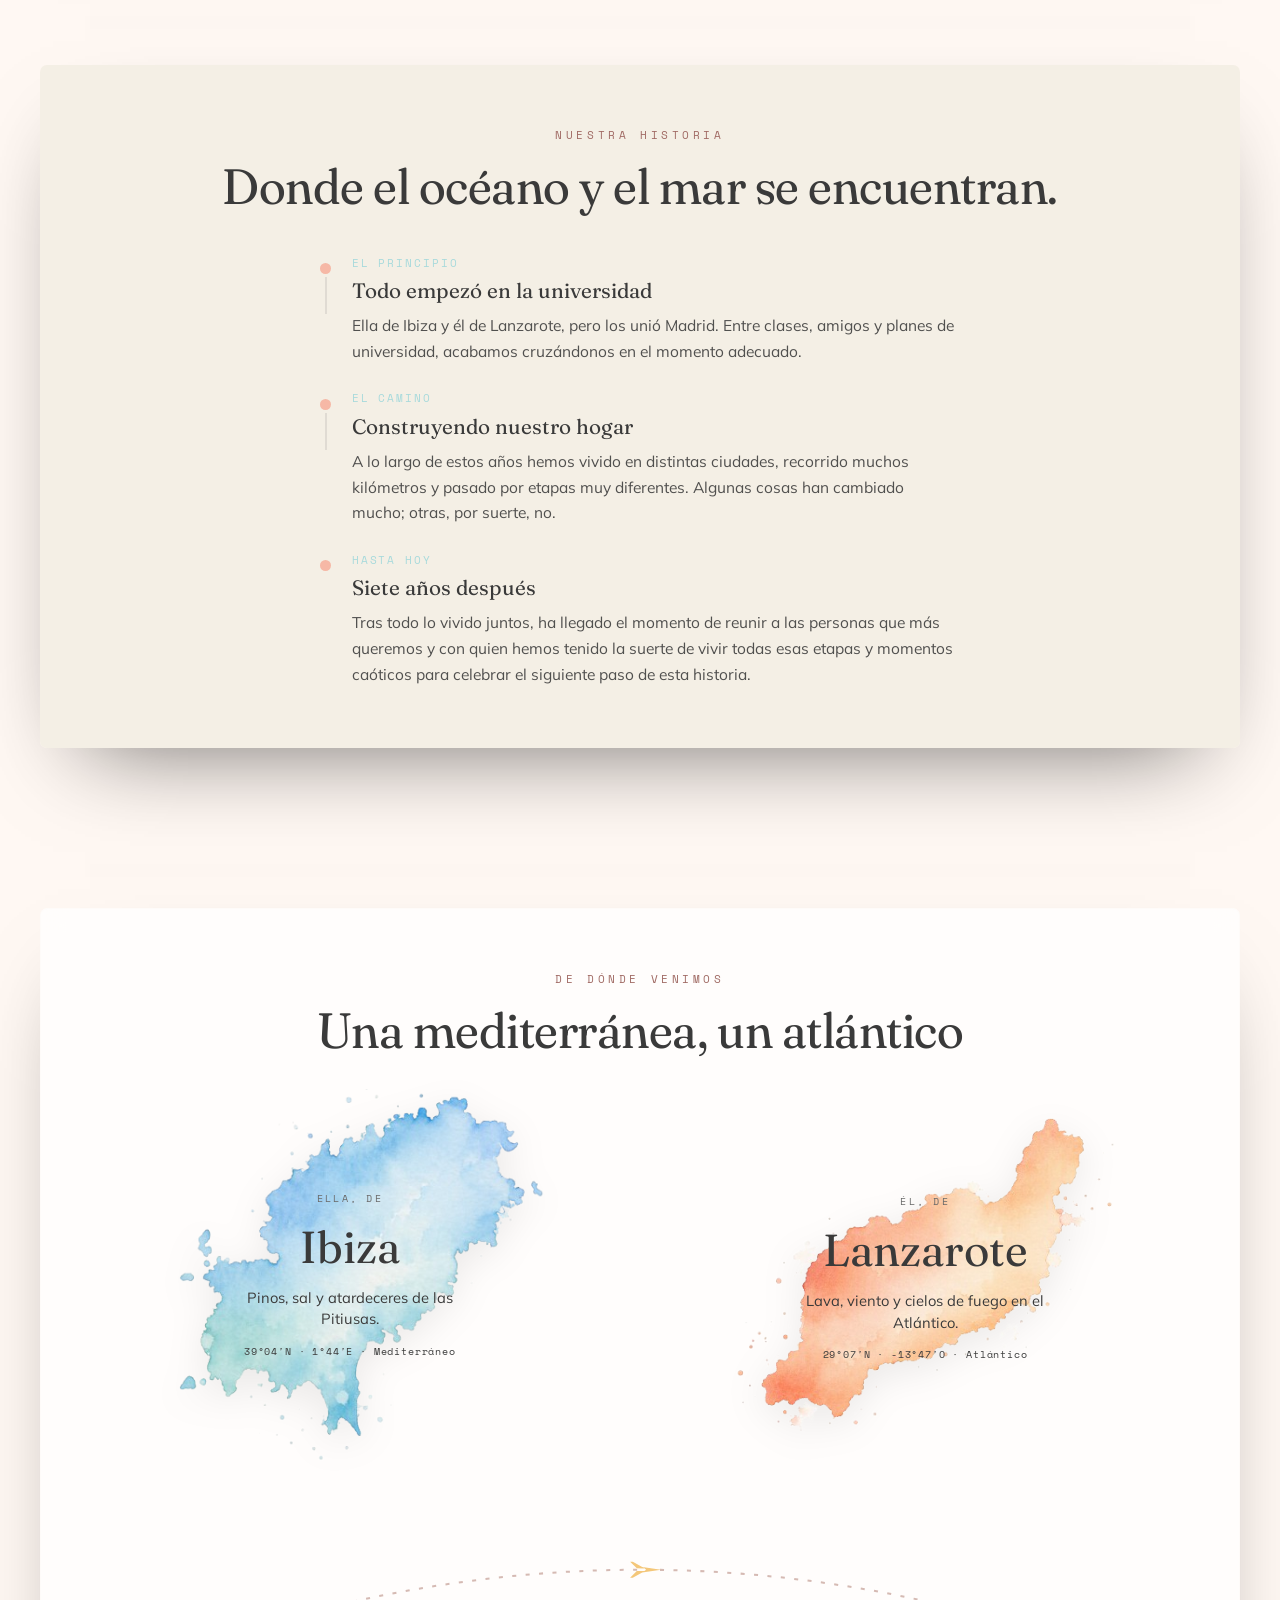
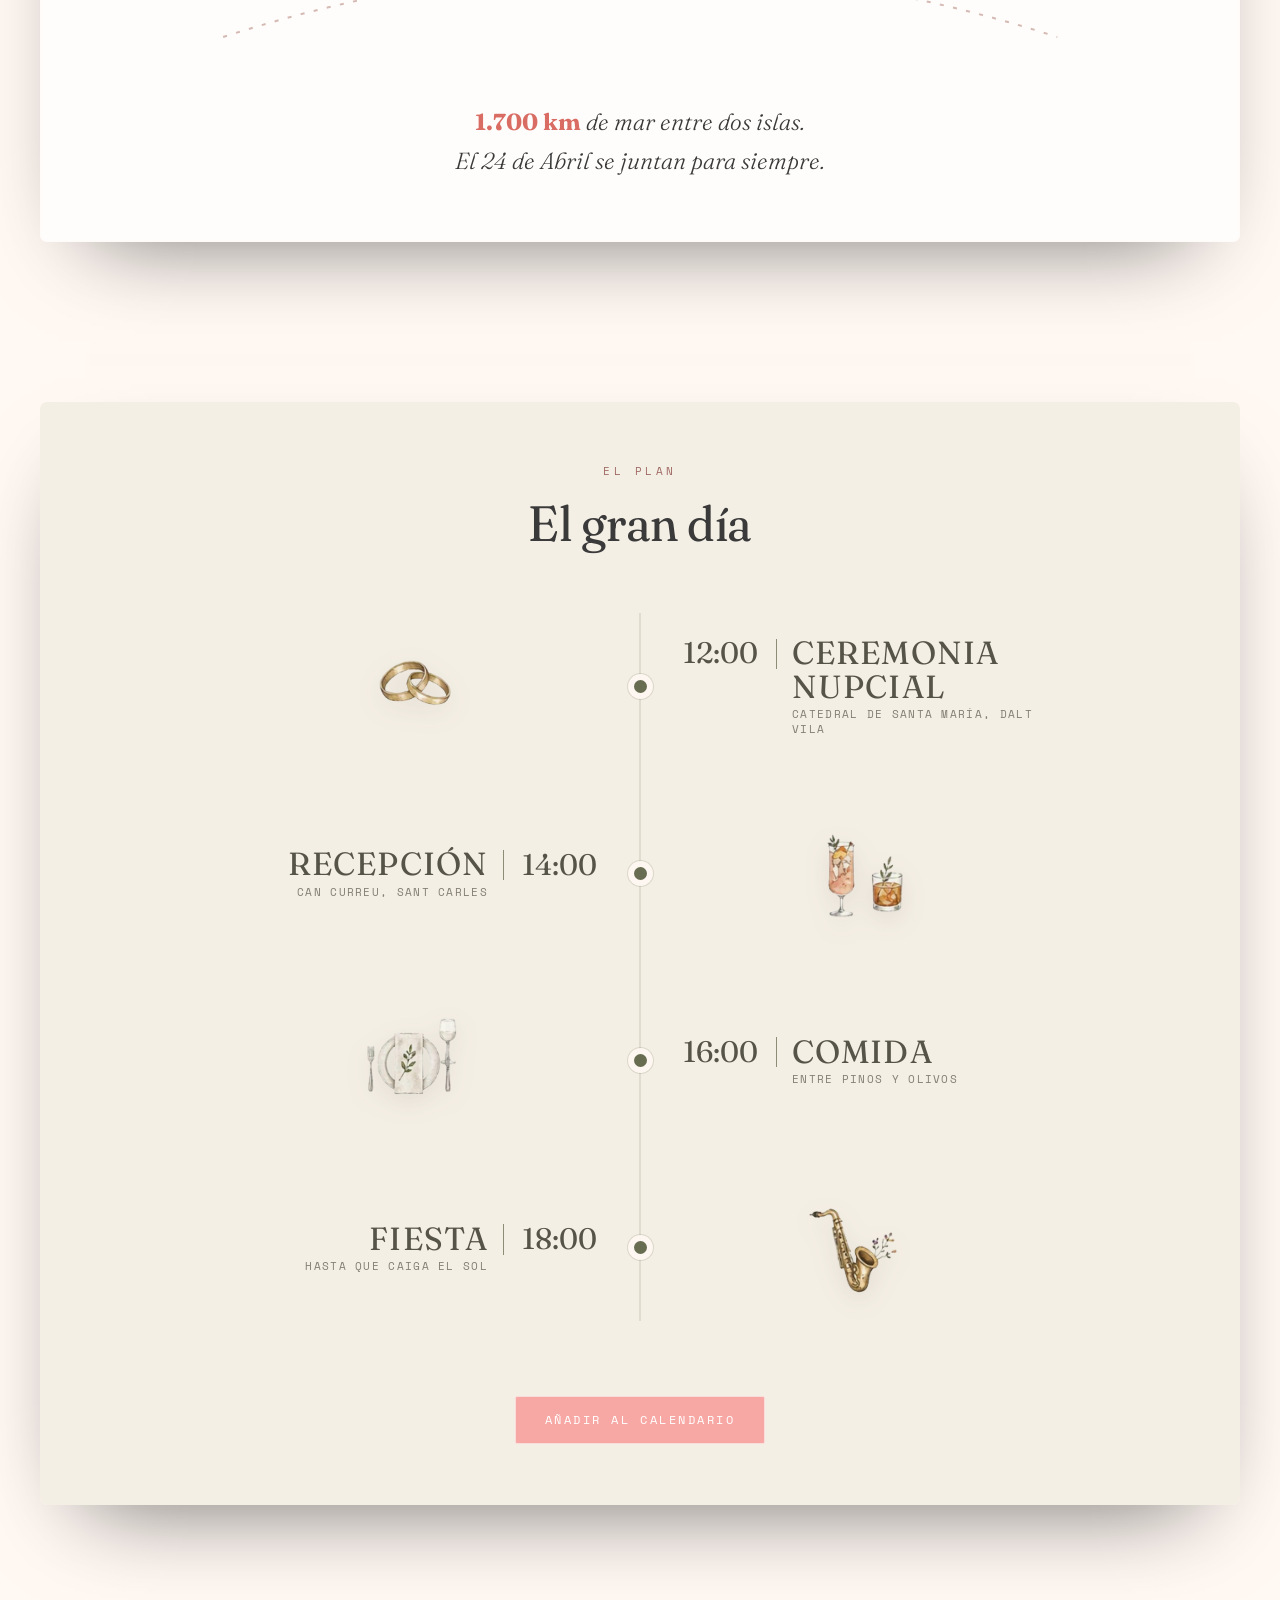
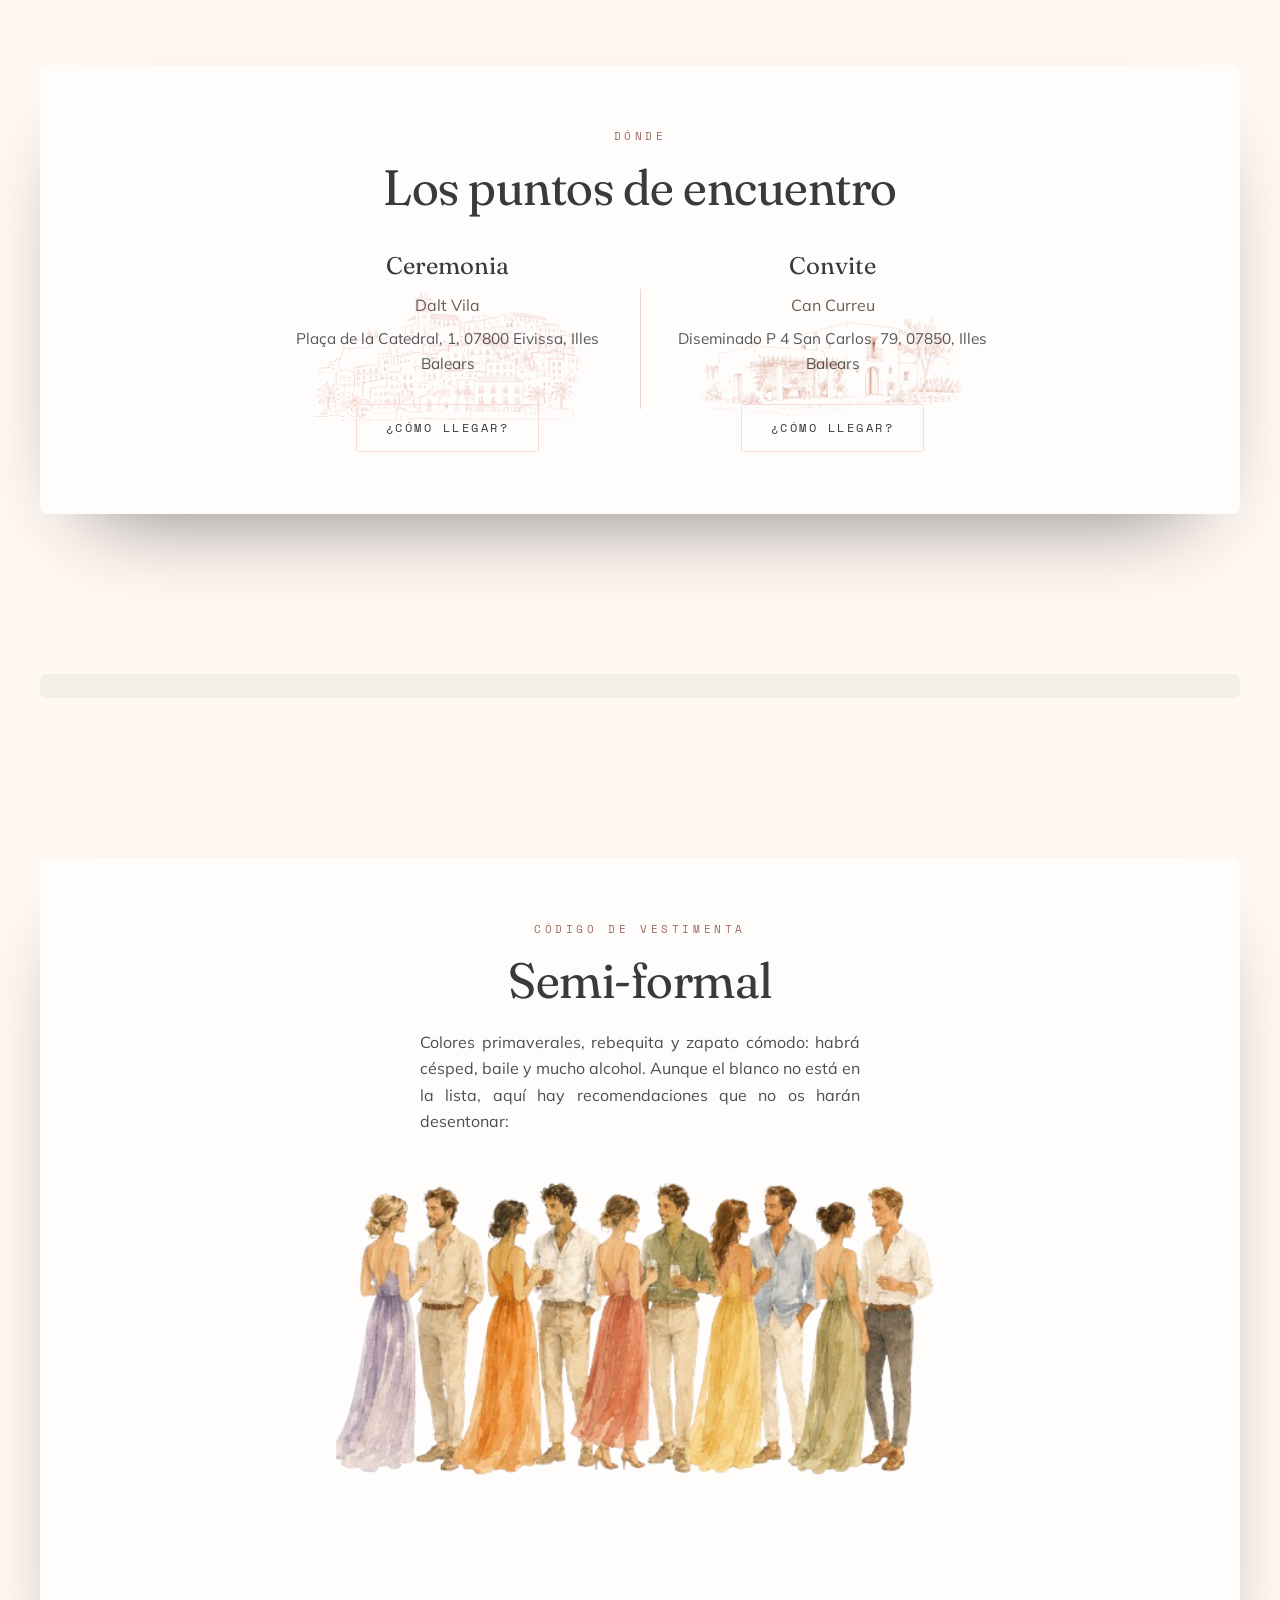
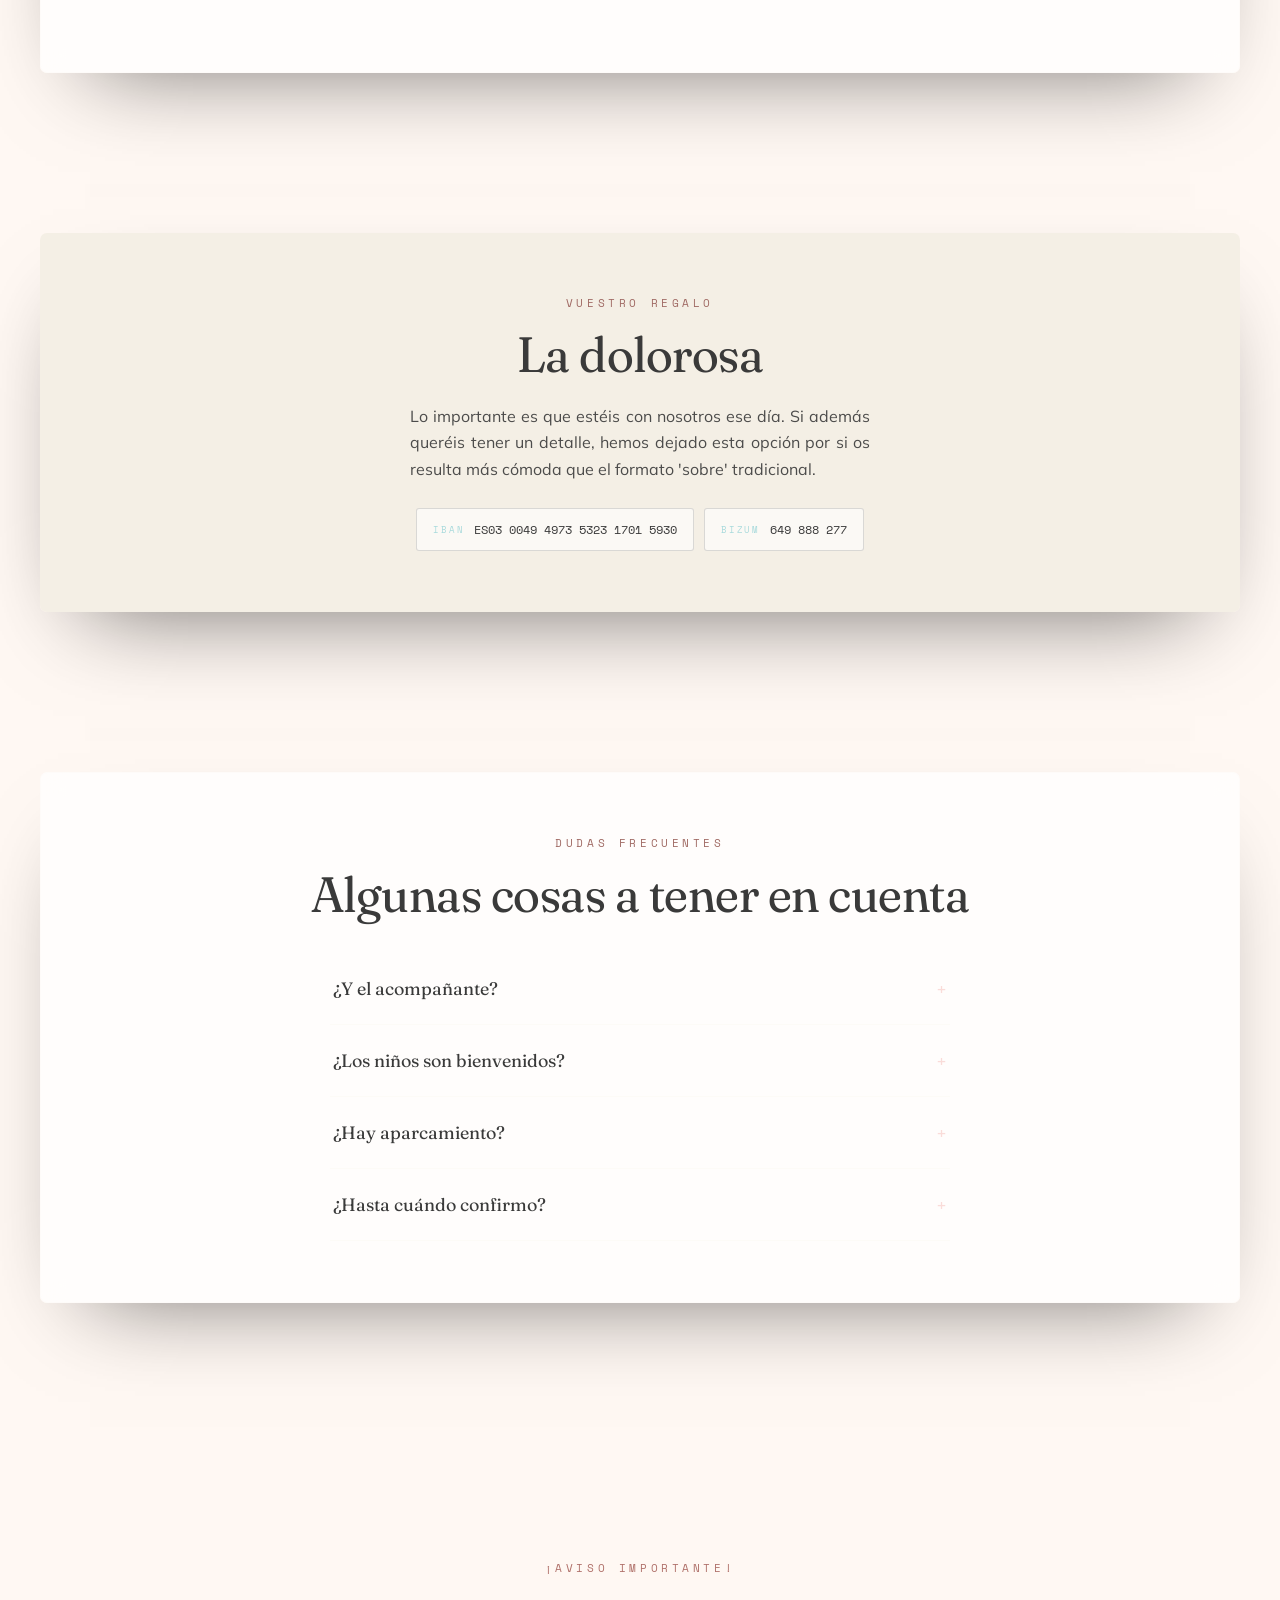
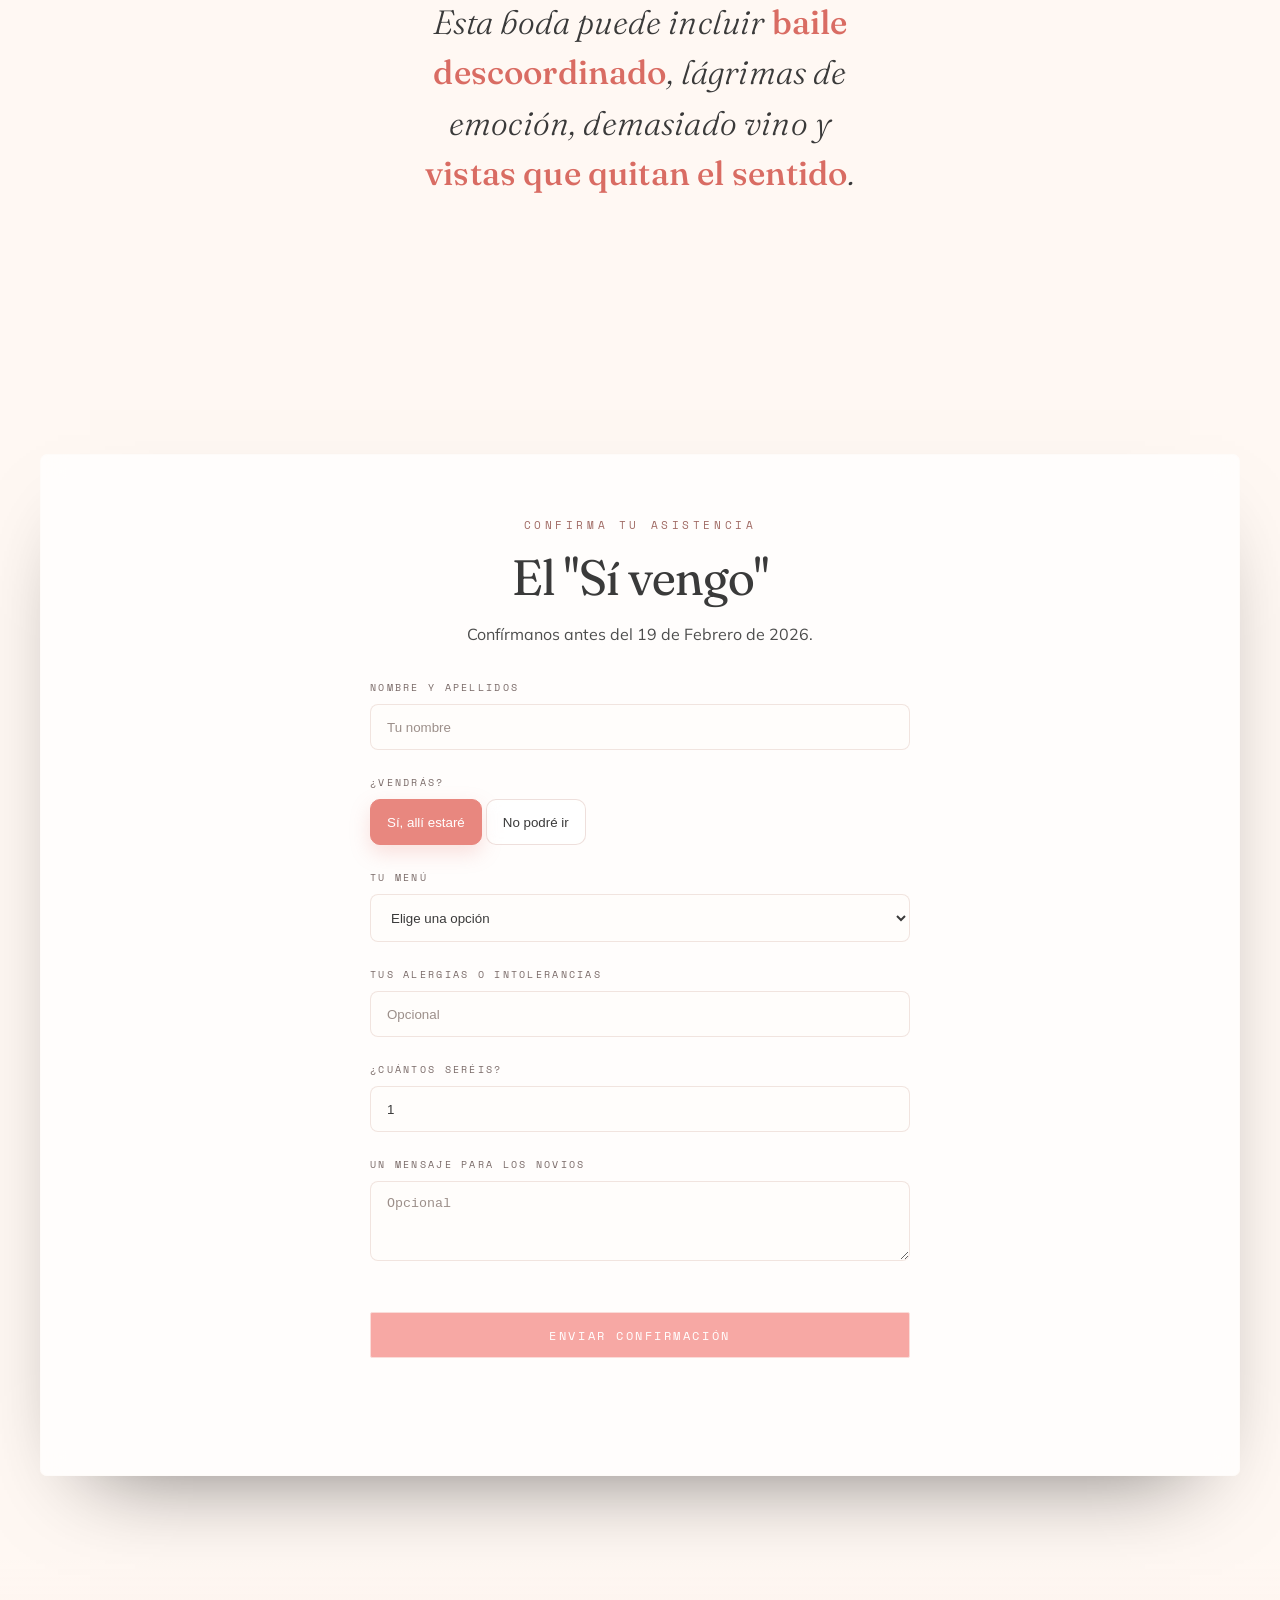
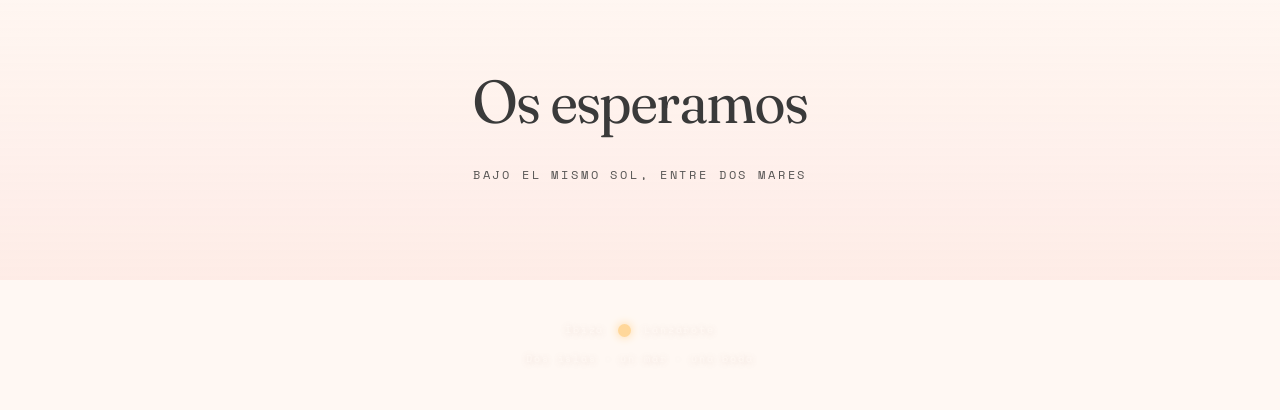
==== commit 59460508: "sds s" ====
--- a/index.html
+++ b/index.html
@@ -14,9 +14,9 @@
   <title>Juan & Anaïs · 24 Abril 2027</title>
   <meta property="og:type" content="website">
   <meta property="og:title" content="Juan & Anaïs · 24 Abril 2027">
-  <meta property="og:description" content="Se os concede el excelentísimo honor de asistir a nuestro Bodorrio en la mejor isla del mundo.">
+  <meta property="og:description" content="Se os concede el excelentísimo honor de asistir a la mejor isla del mundo.">
   <meta property="og:image" content="https://sianats.github.io/Bodorrio/preview.png">
-  <meta property="og:url" content="https://sianats.github.io/Bodorrio/index.html">
+  <meta property="og:url" content="https://sianats.github.io/Bodorrio/">
 
 </head>
 
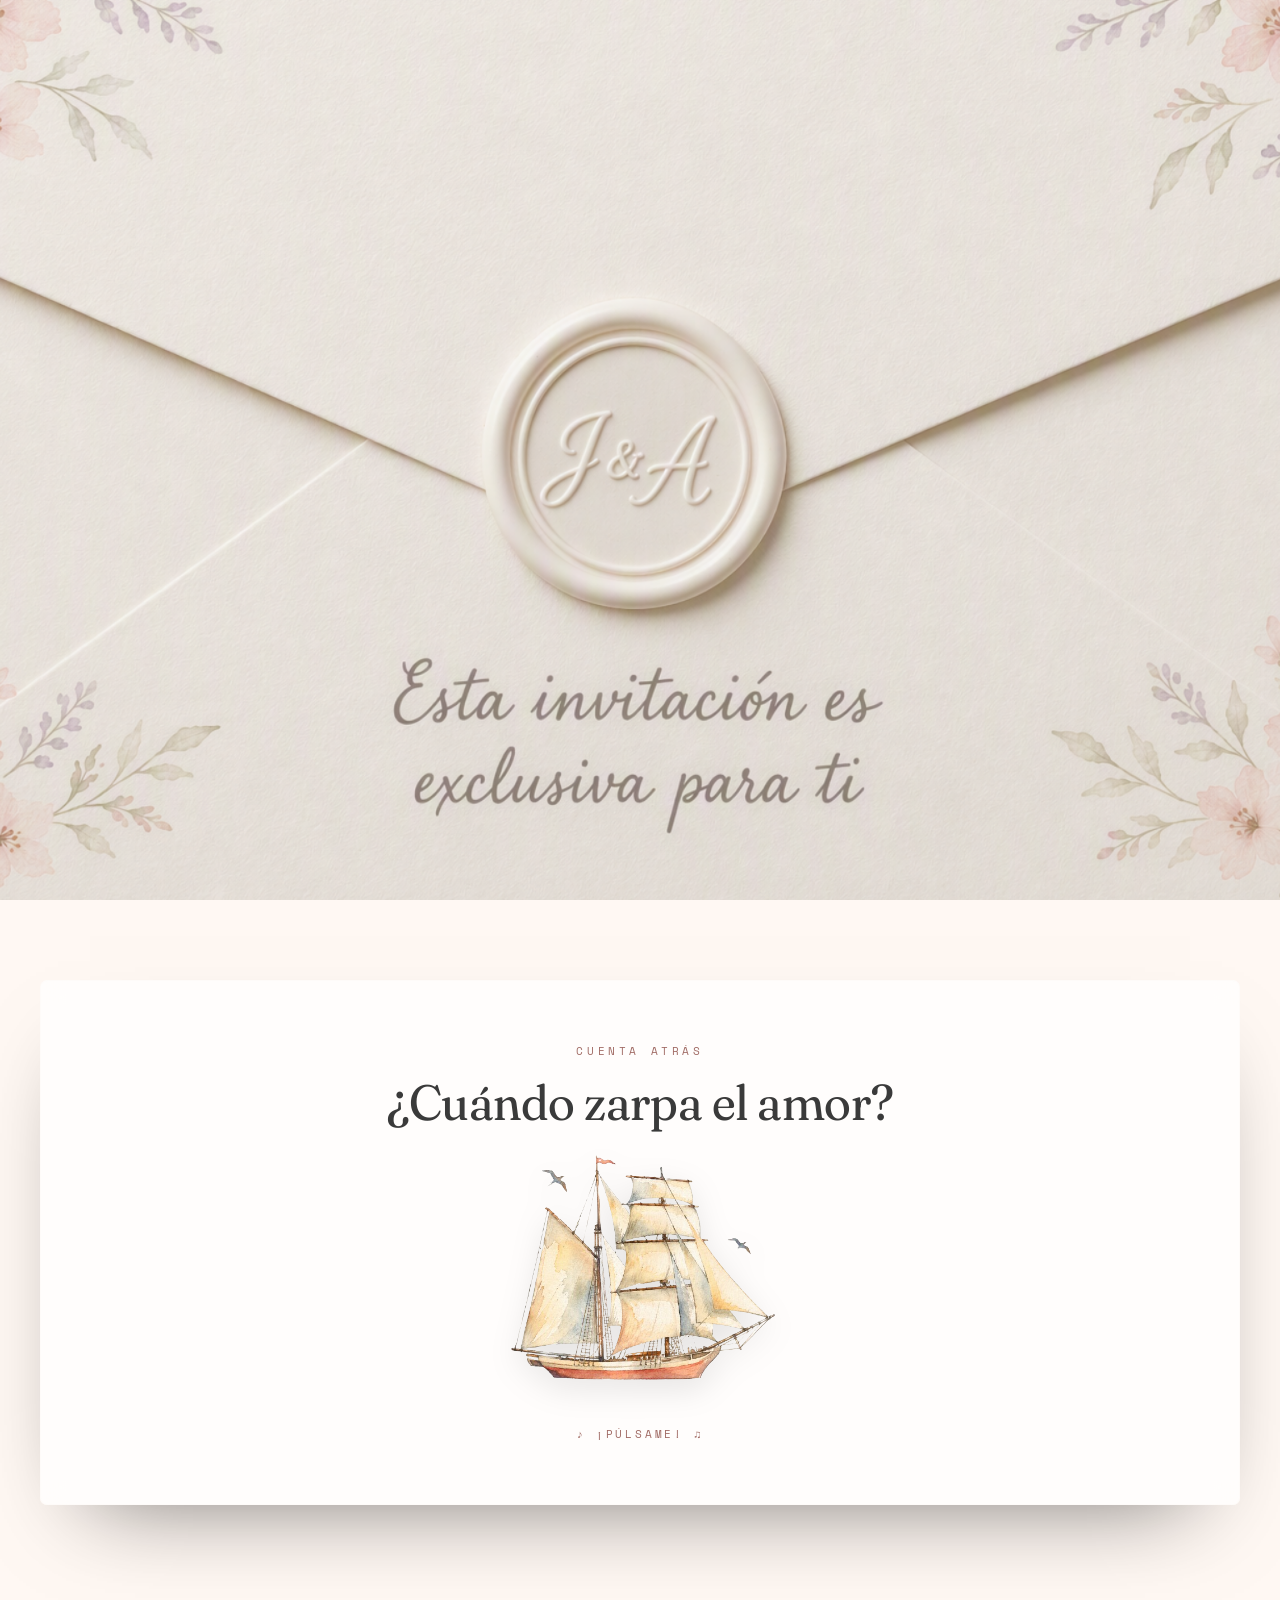
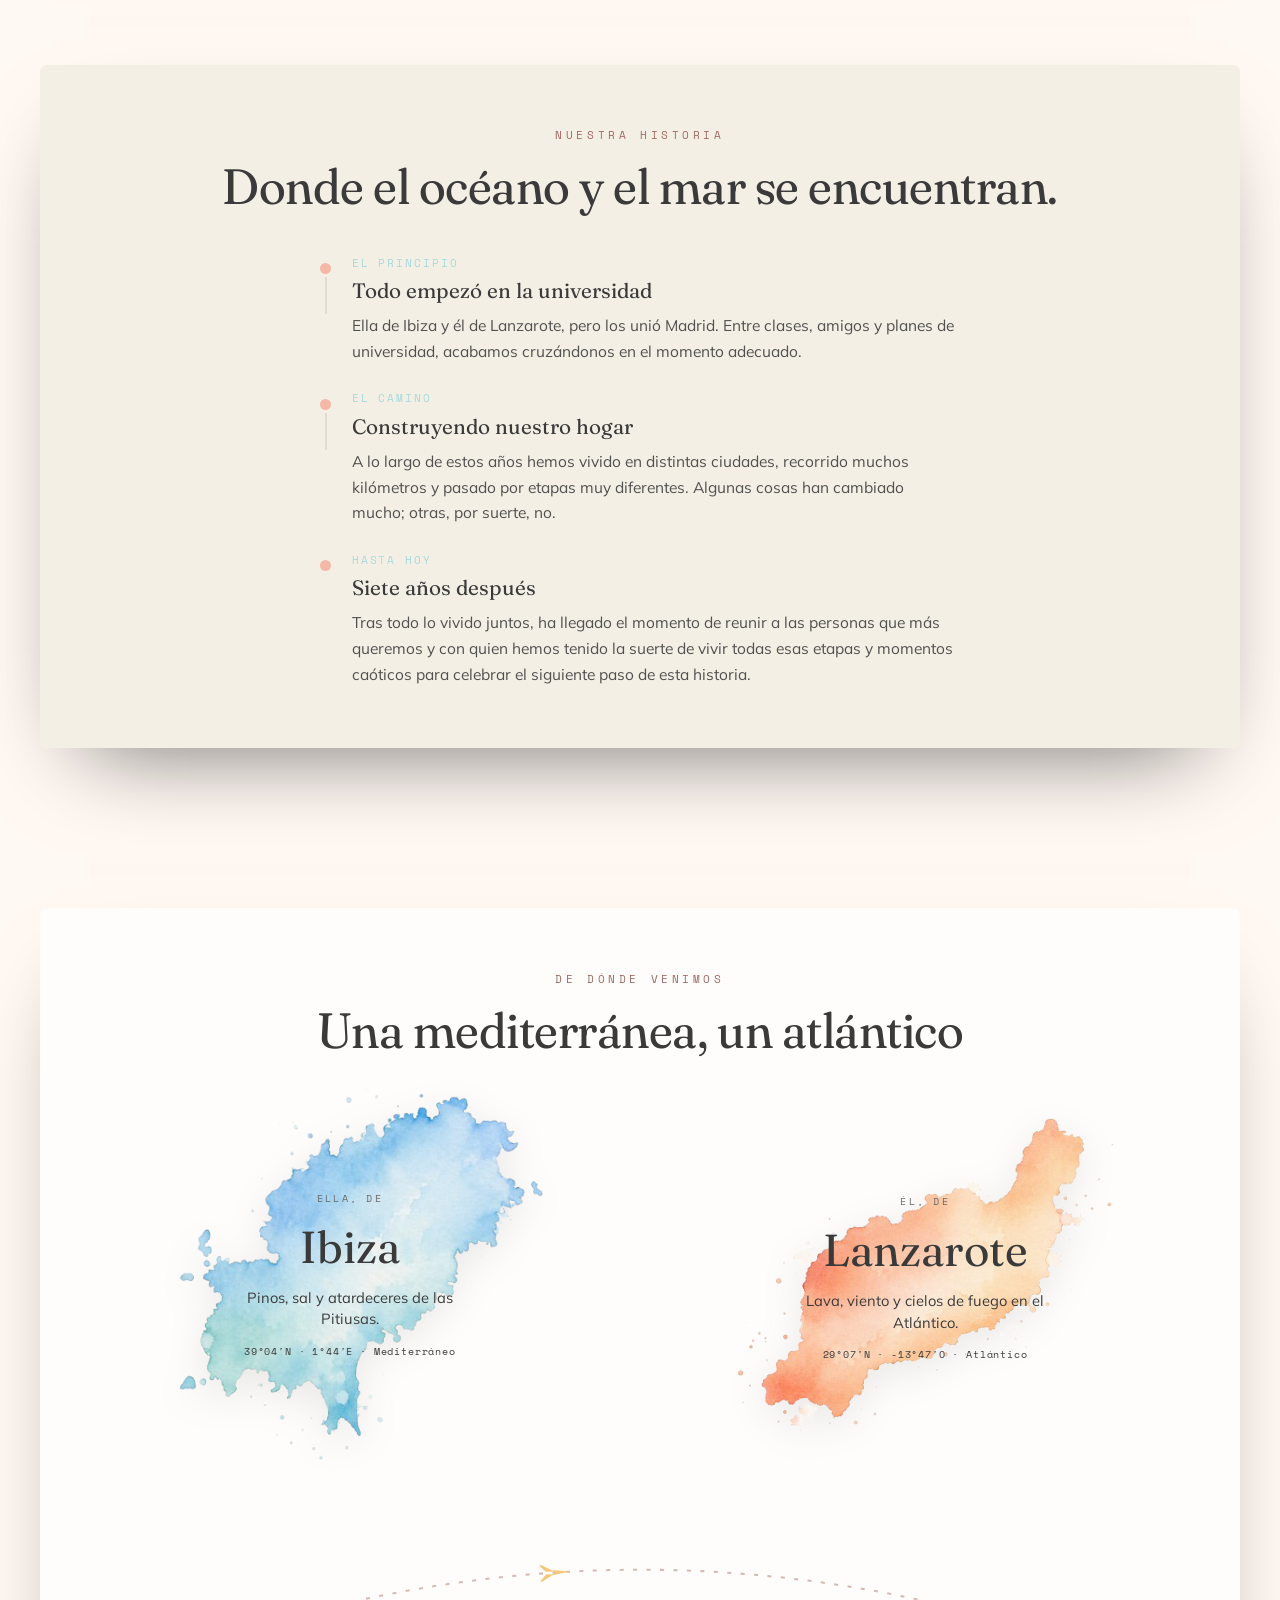
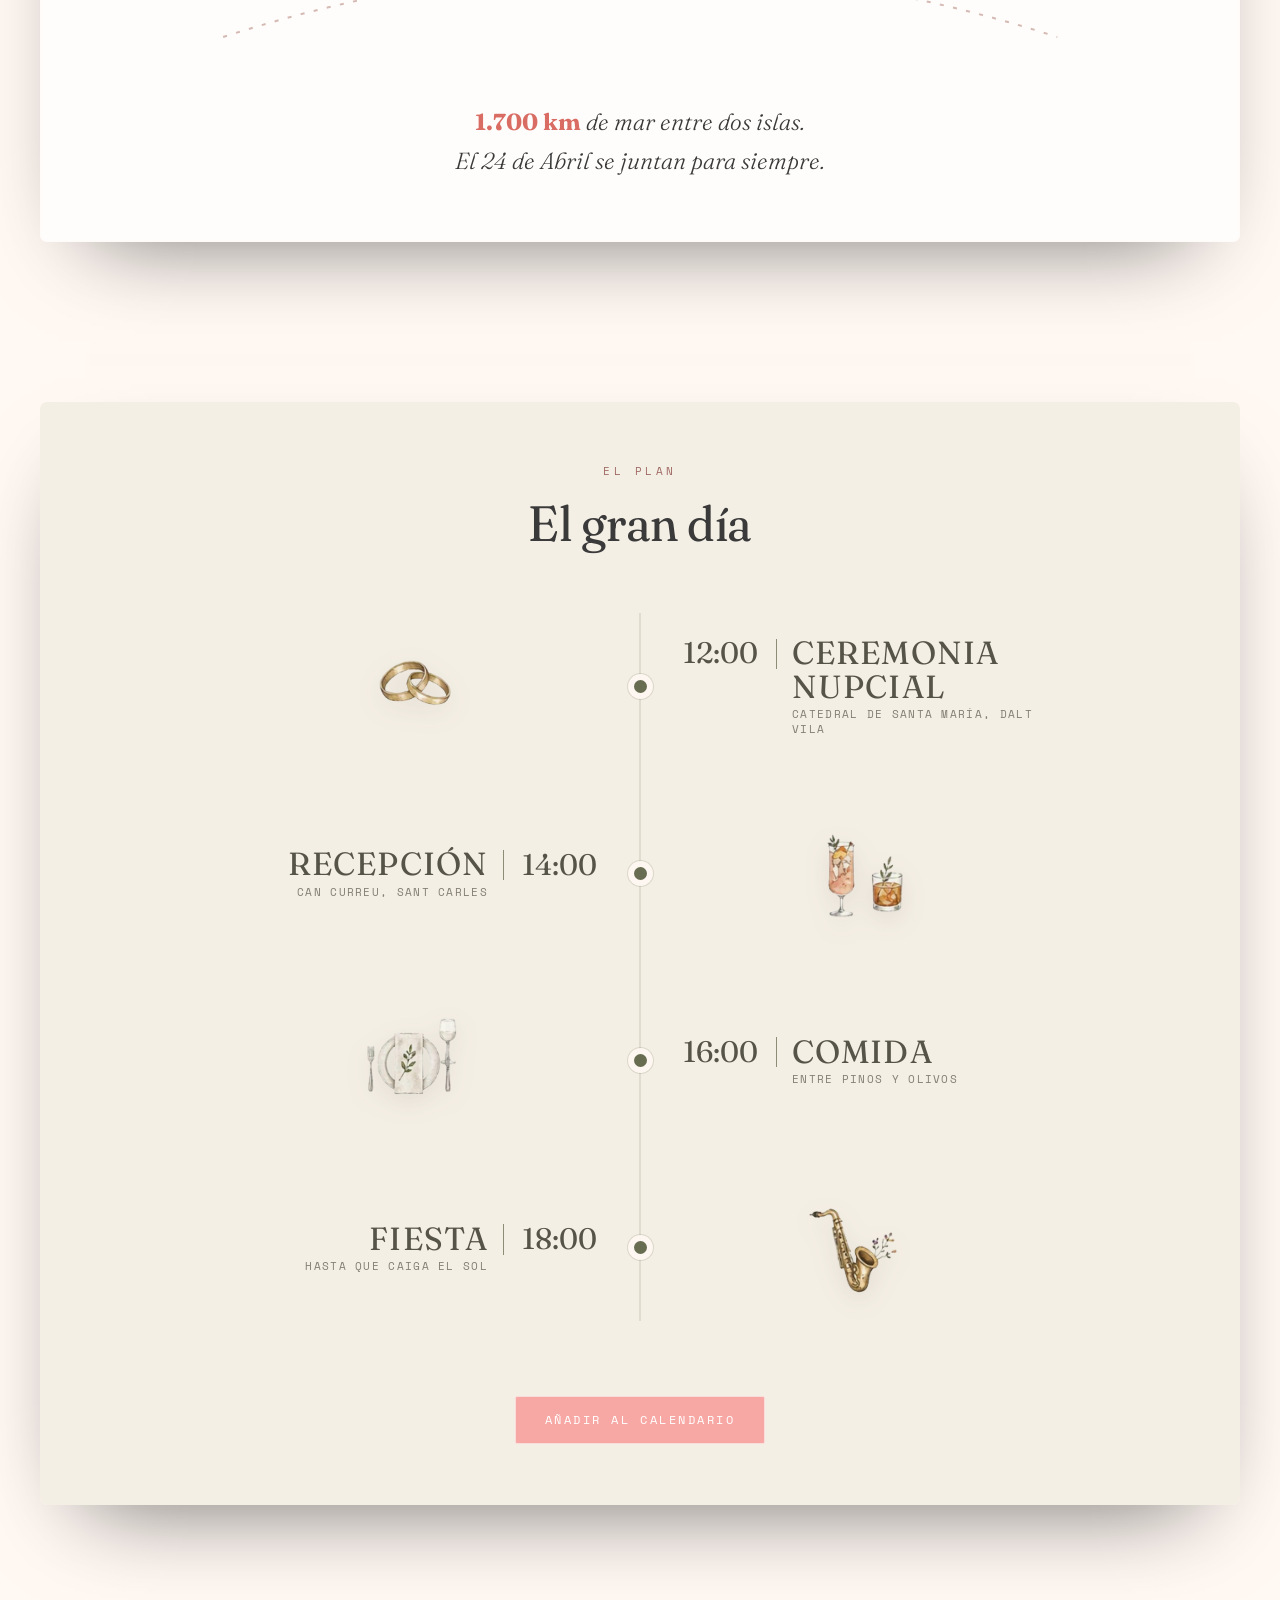
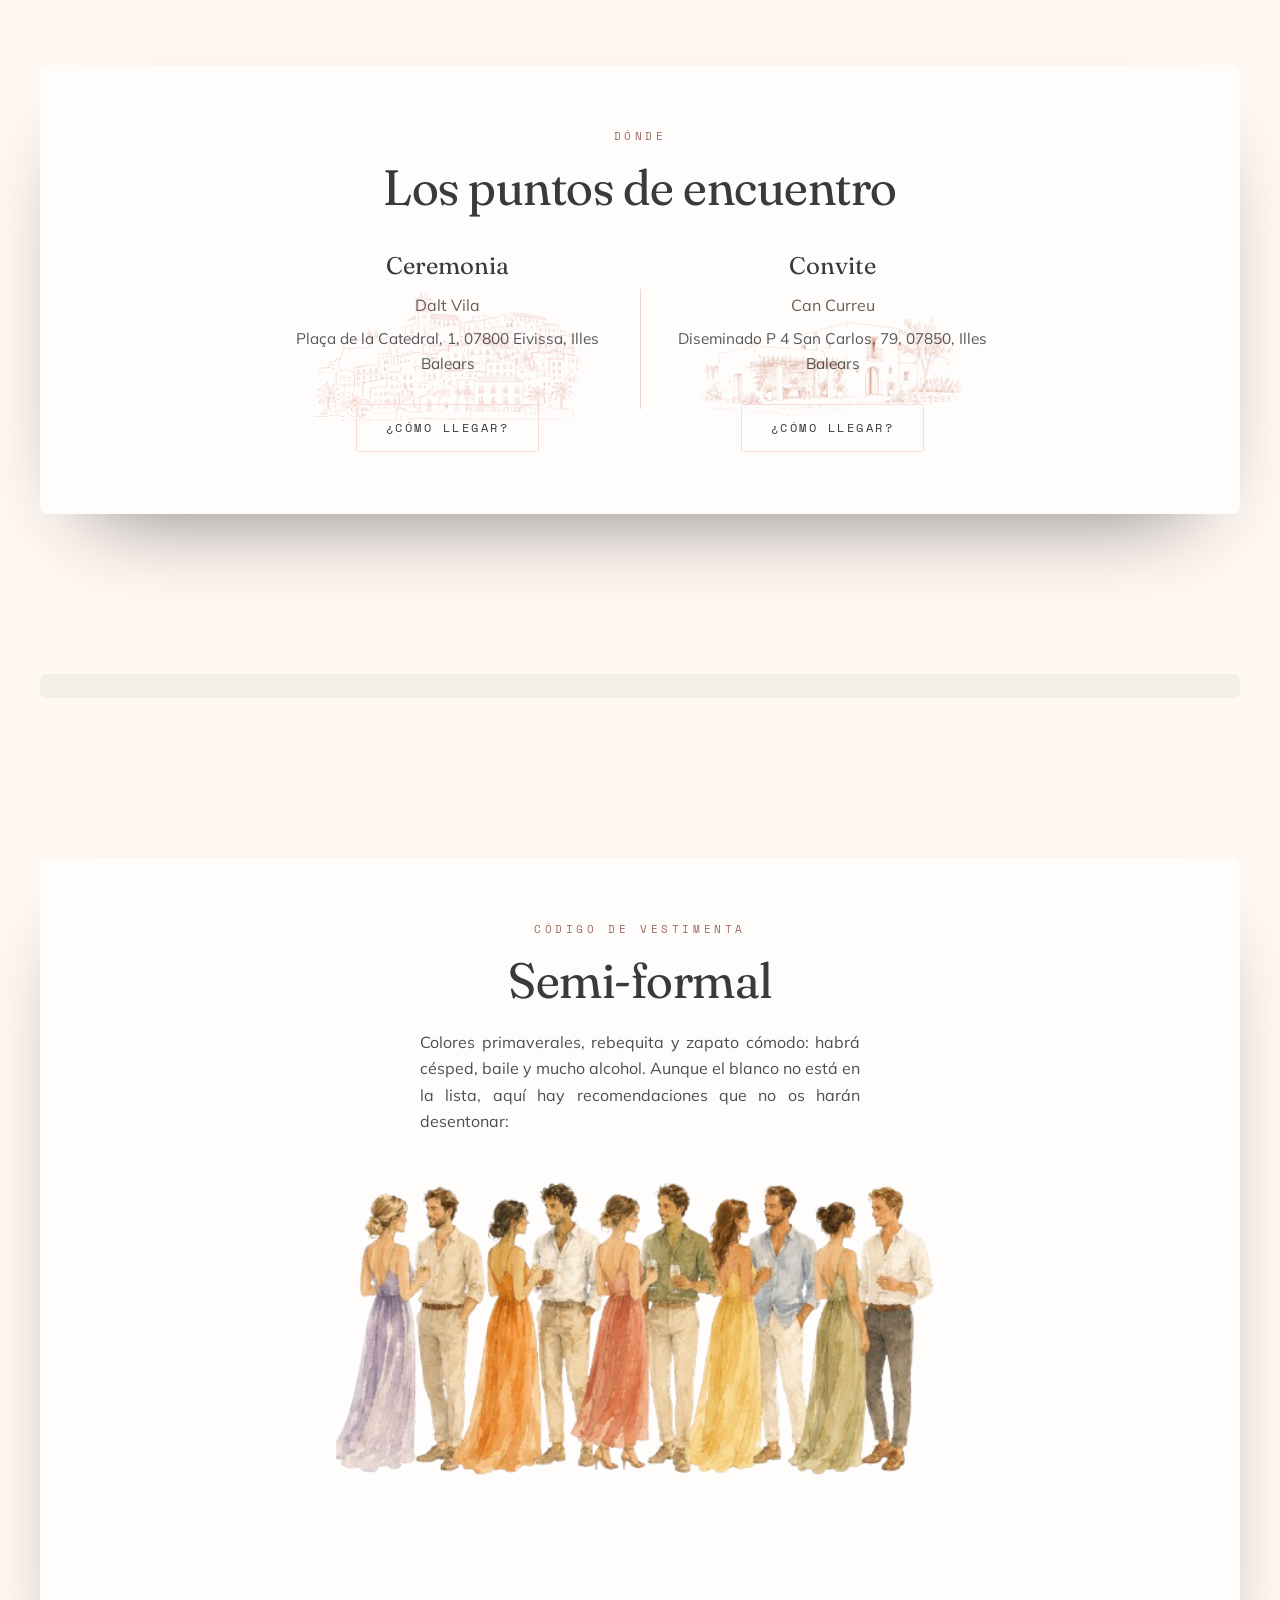
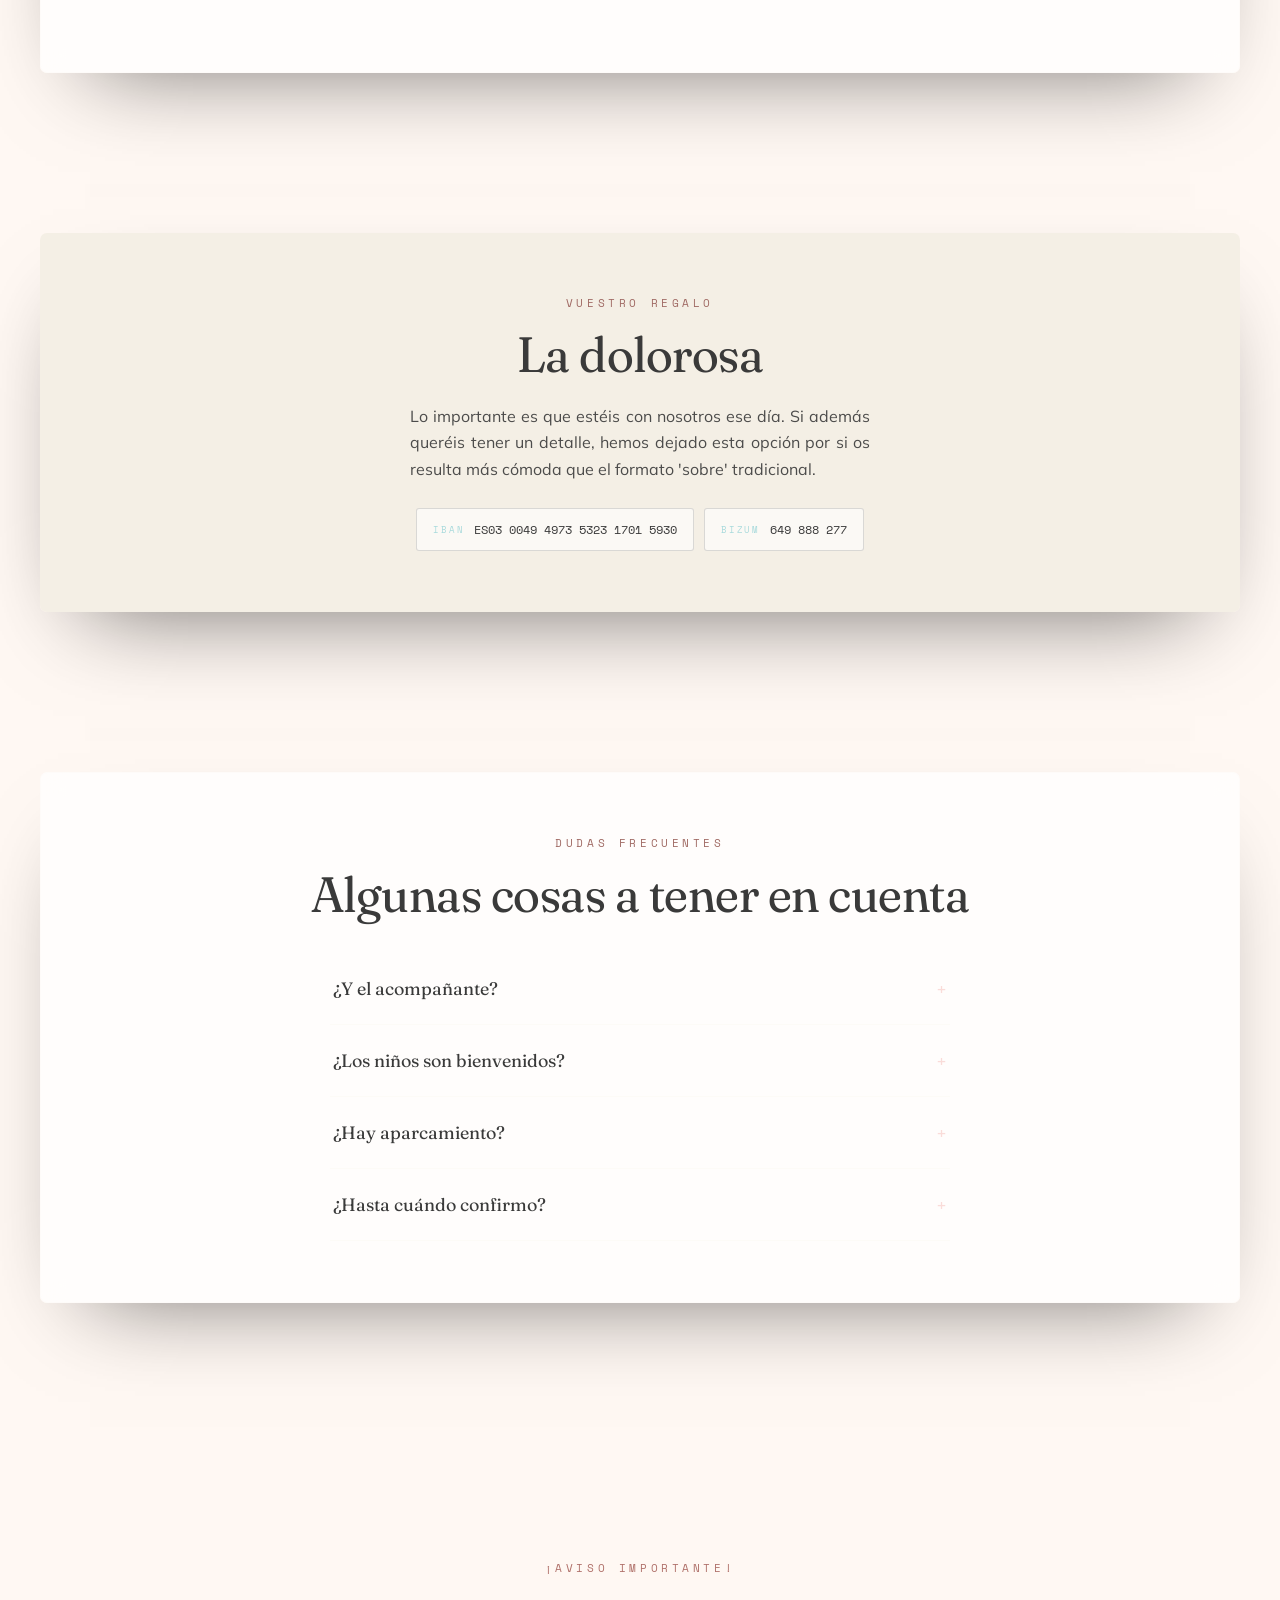
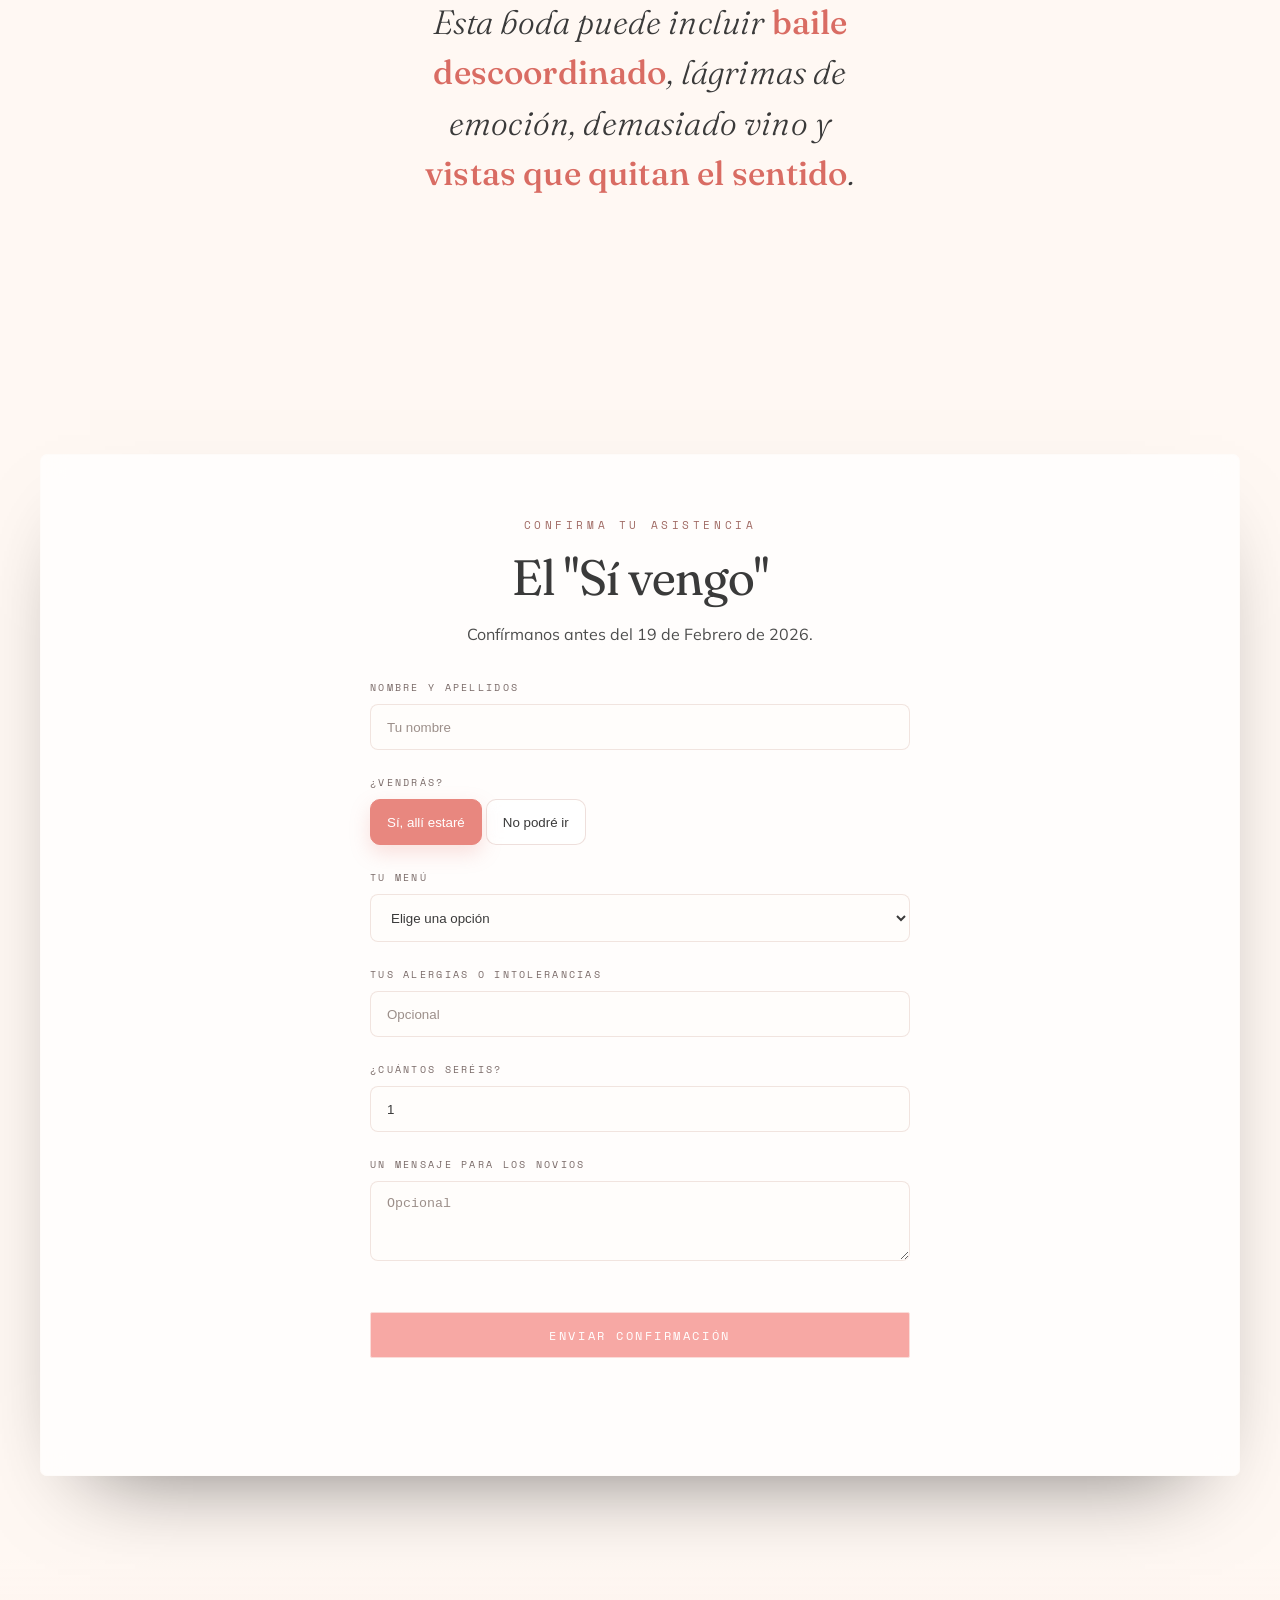
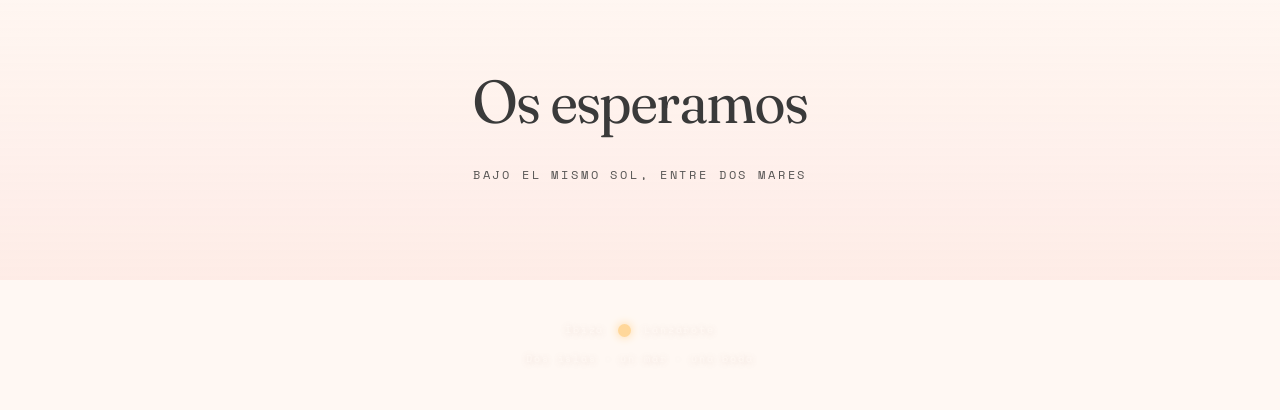
==== commit bdc72d79: "miu" ====
--- a/index.html
+++ b/index.html
@@ -12,12 +12,10 @@
   <link rel="preconnect" href="https://fonts.gstatic.com" crossorigin>
   <link href="https://fonts.googleapis.com/css2?family=Fraunces:ital,opsz,wght@0,9..144,300..600;1,9..144,300..500&family=Mulish:wght@300;400;500;600;700;800&family=Space+Mono:wght@400;700&display=swap" rel="stylesheet">
   <title>Juan & Anaïs · 24 Abril 2027</title>
-  <meta property="og:type" content="website">
   <meta property="og:title" content="Juan & Anaïs · 24 Abril 2027">
   <meta property="og:description" content="Se os concede el excelentísimo honor de asistir a la mejor isla del mundo.">
   <meta property="og:image" content="https://sianats.github.io/Bodorrio/preview.png">
-  <meta property="og:url" content="https://sianats.github.io/Bodorrio/">
-
+  <meta property="og:type" content="website">
 </head>
 
 <!-- IMPORTANTE: esto activa el overlay -->
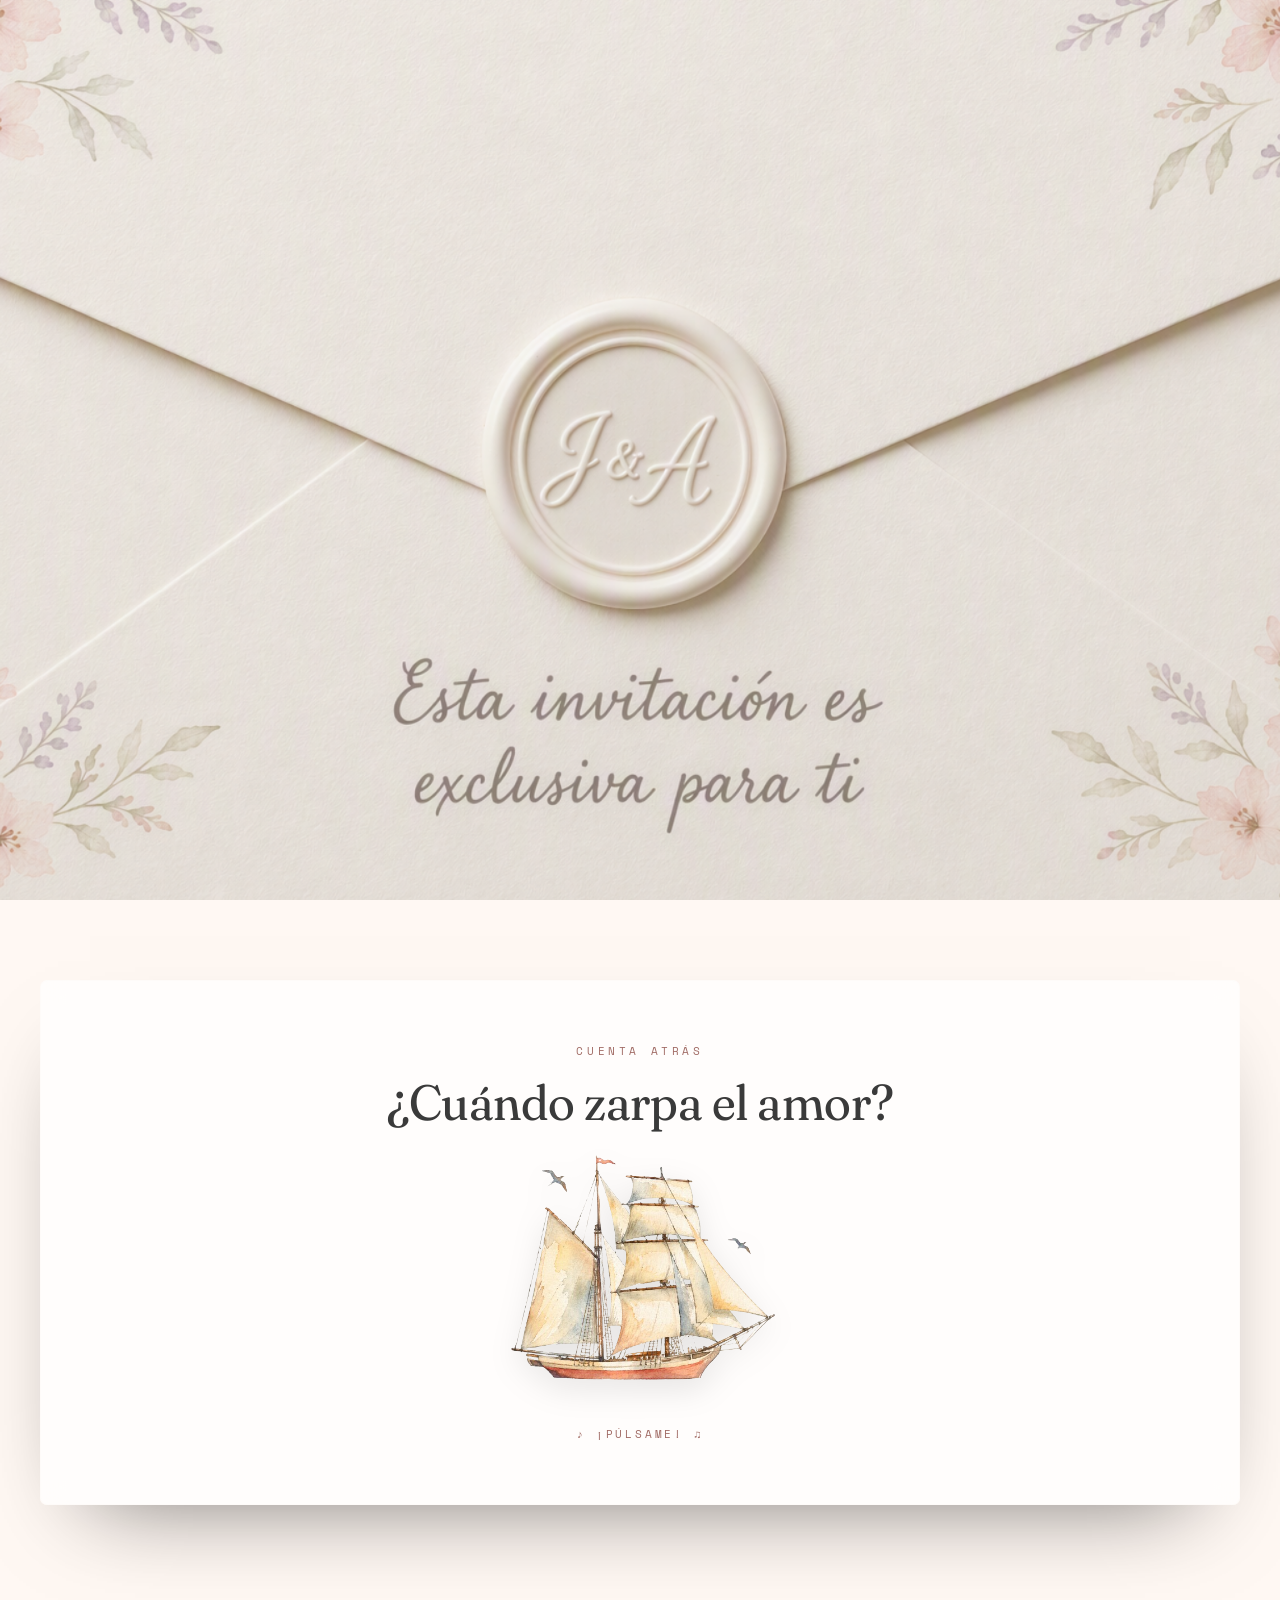
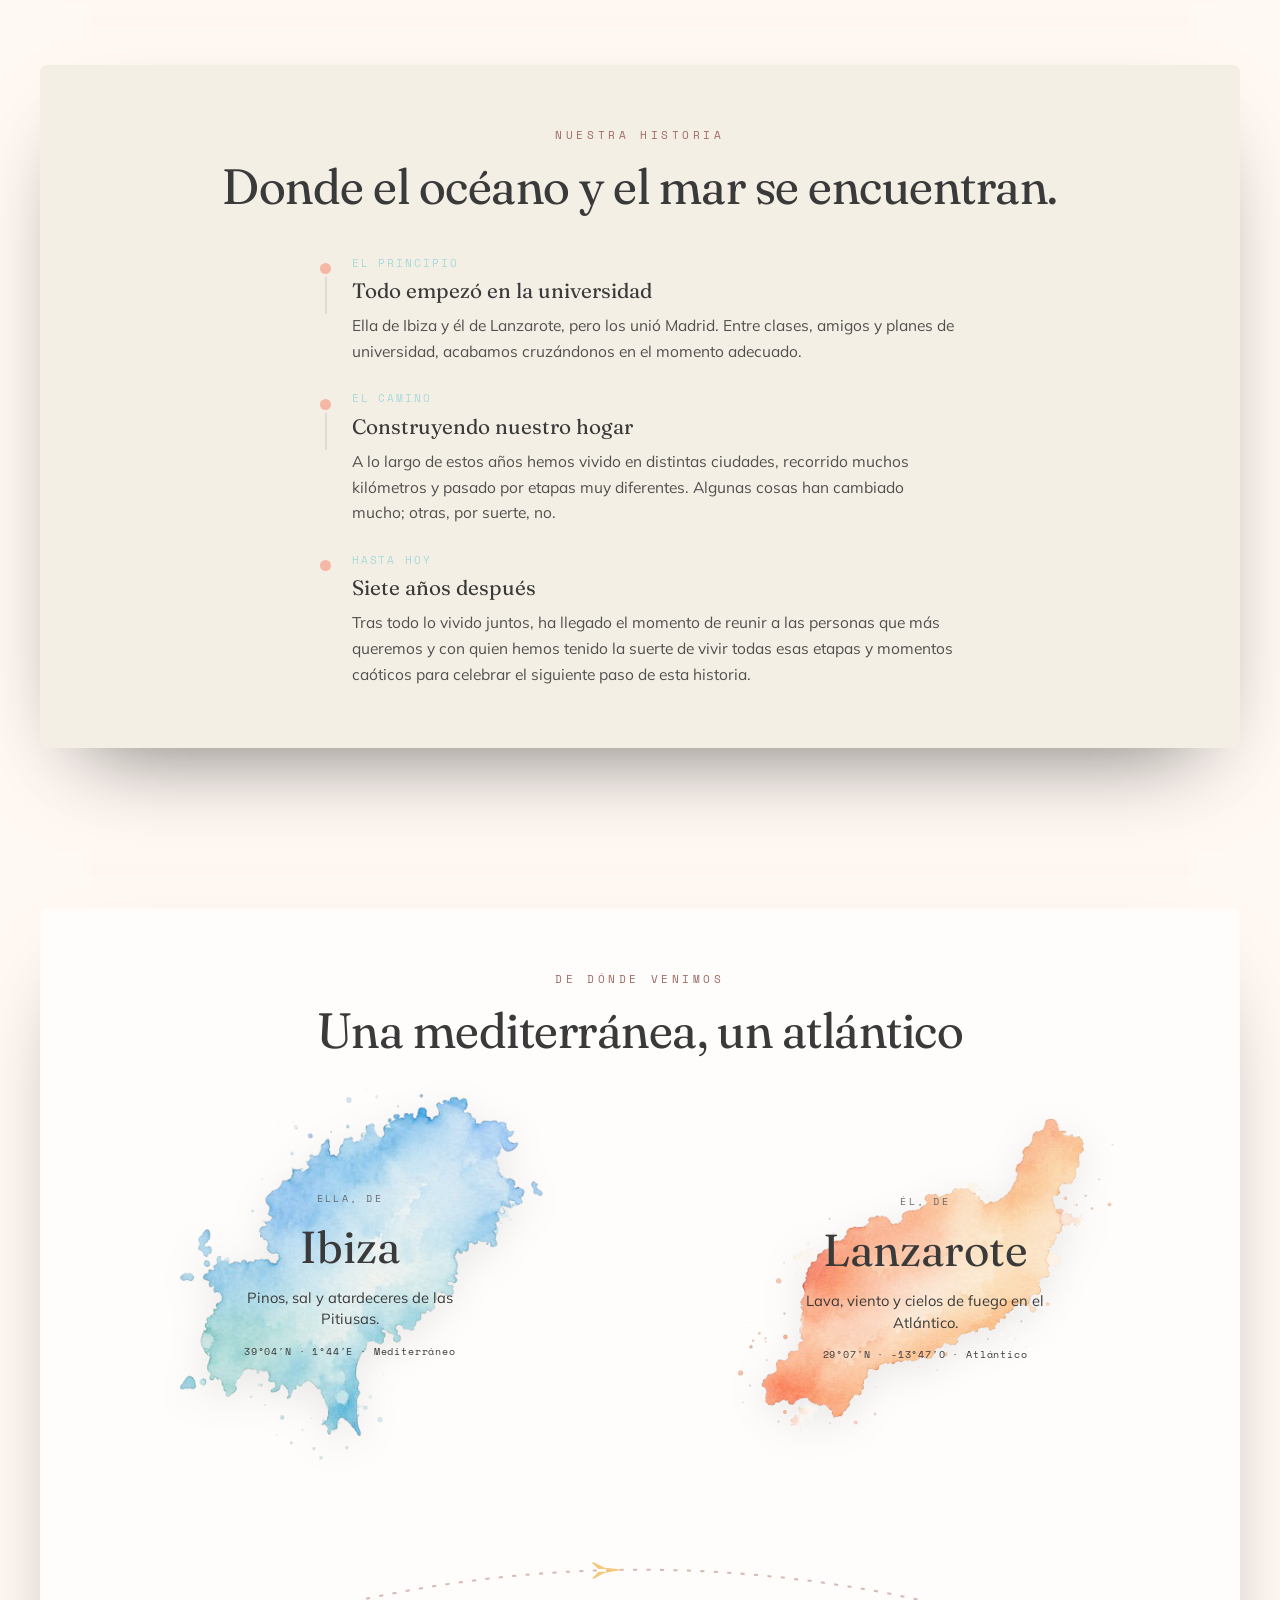
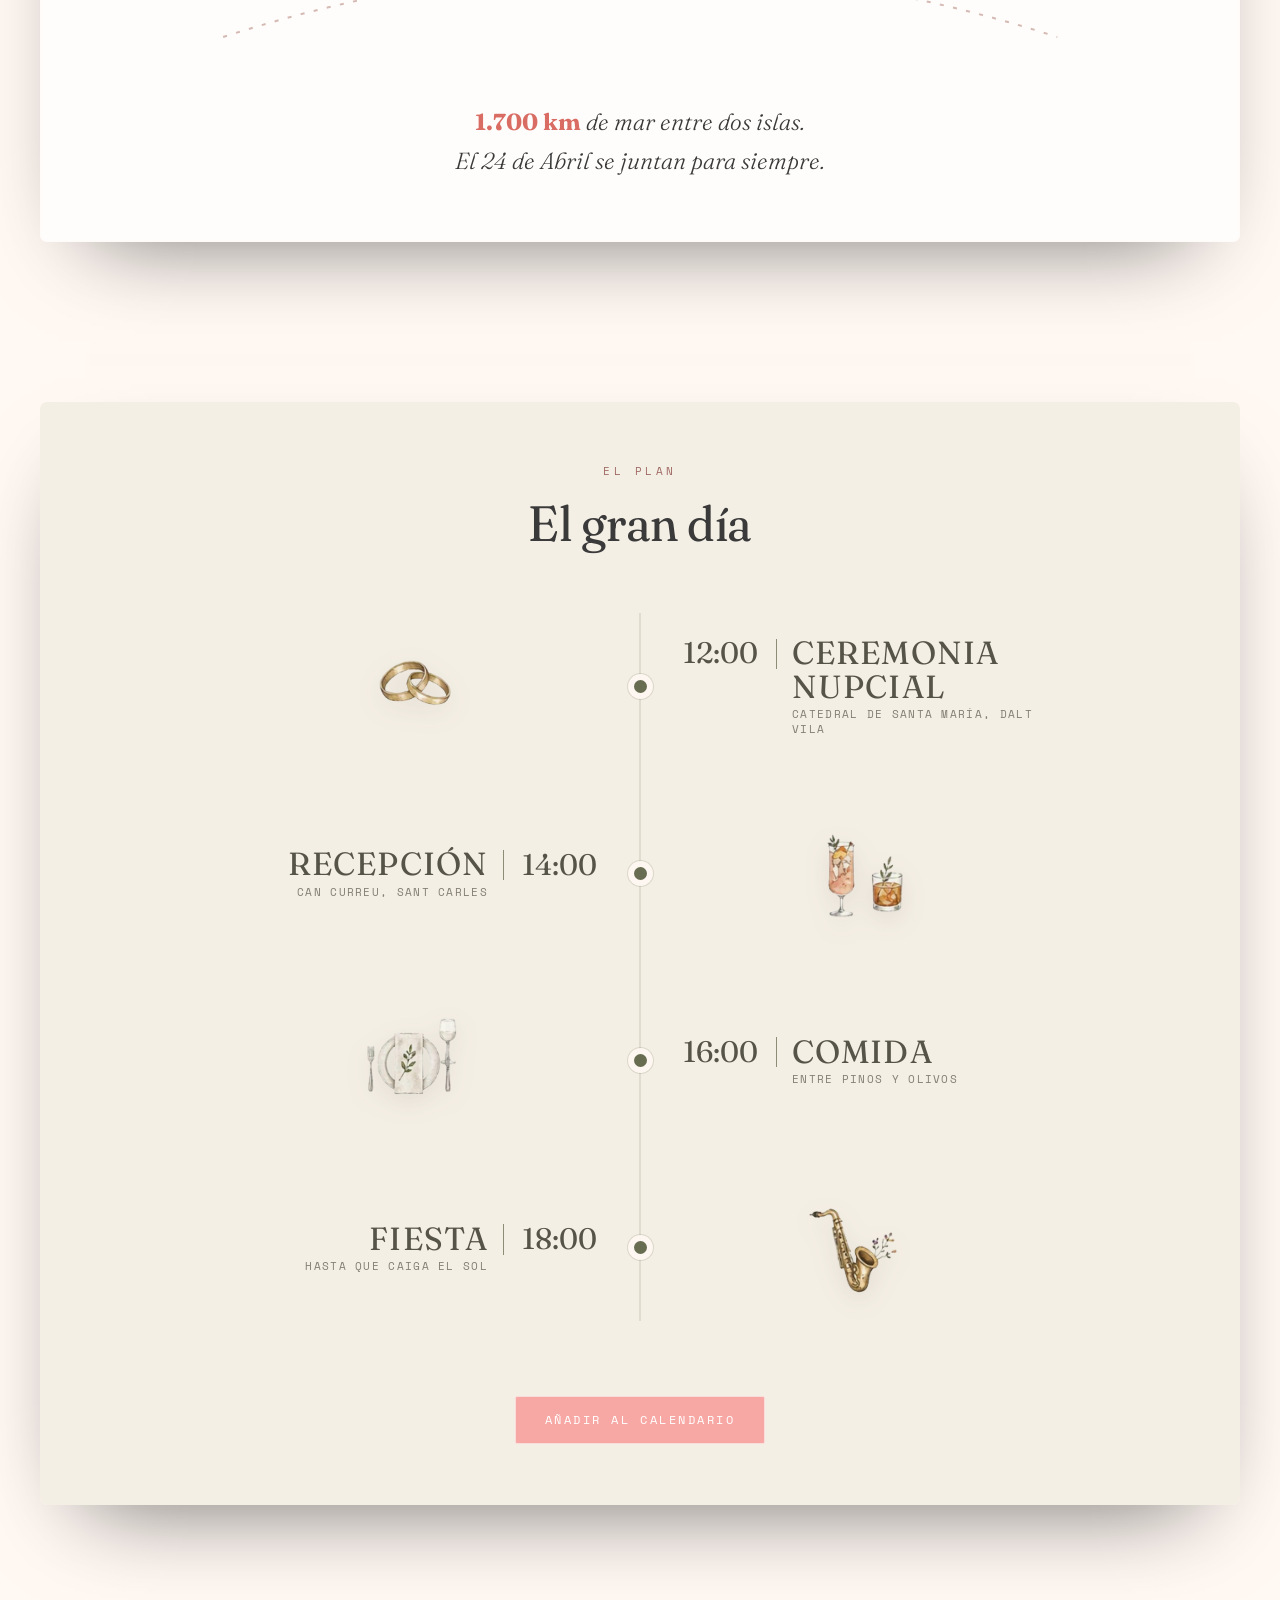
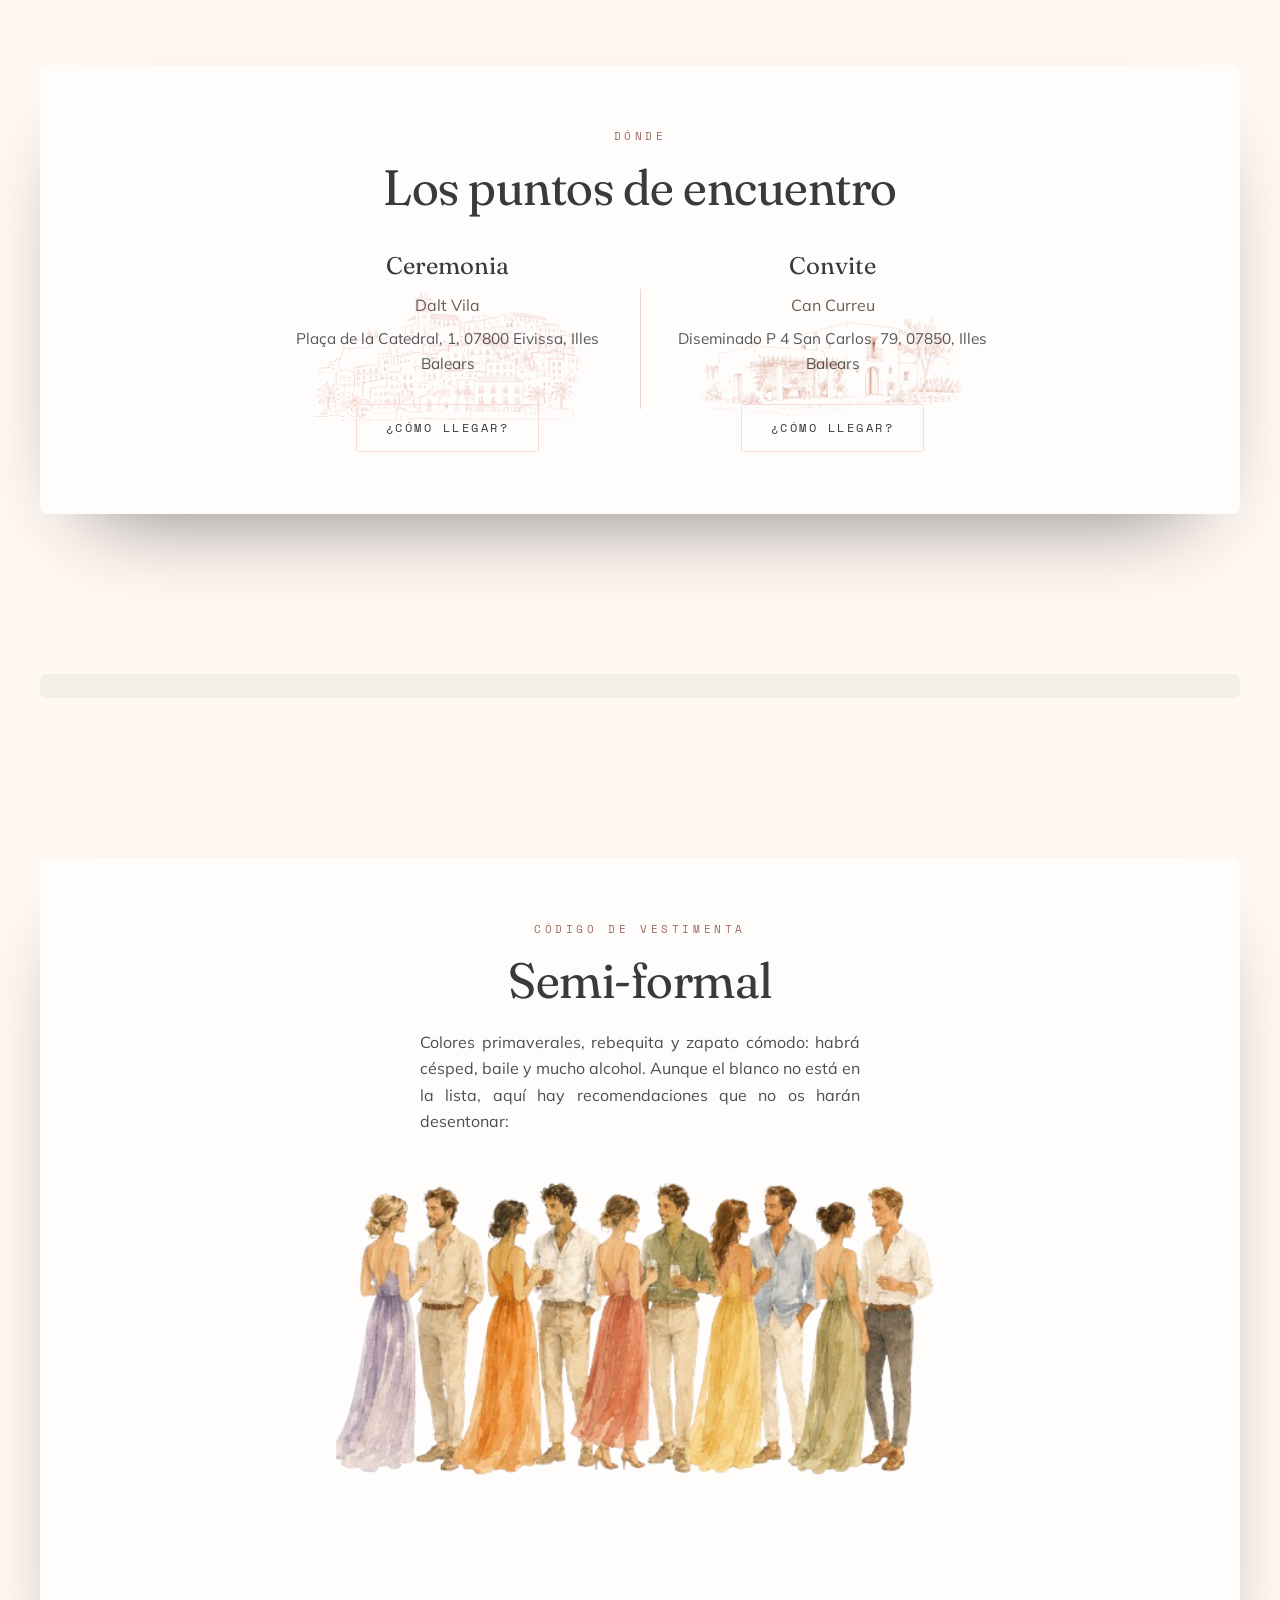
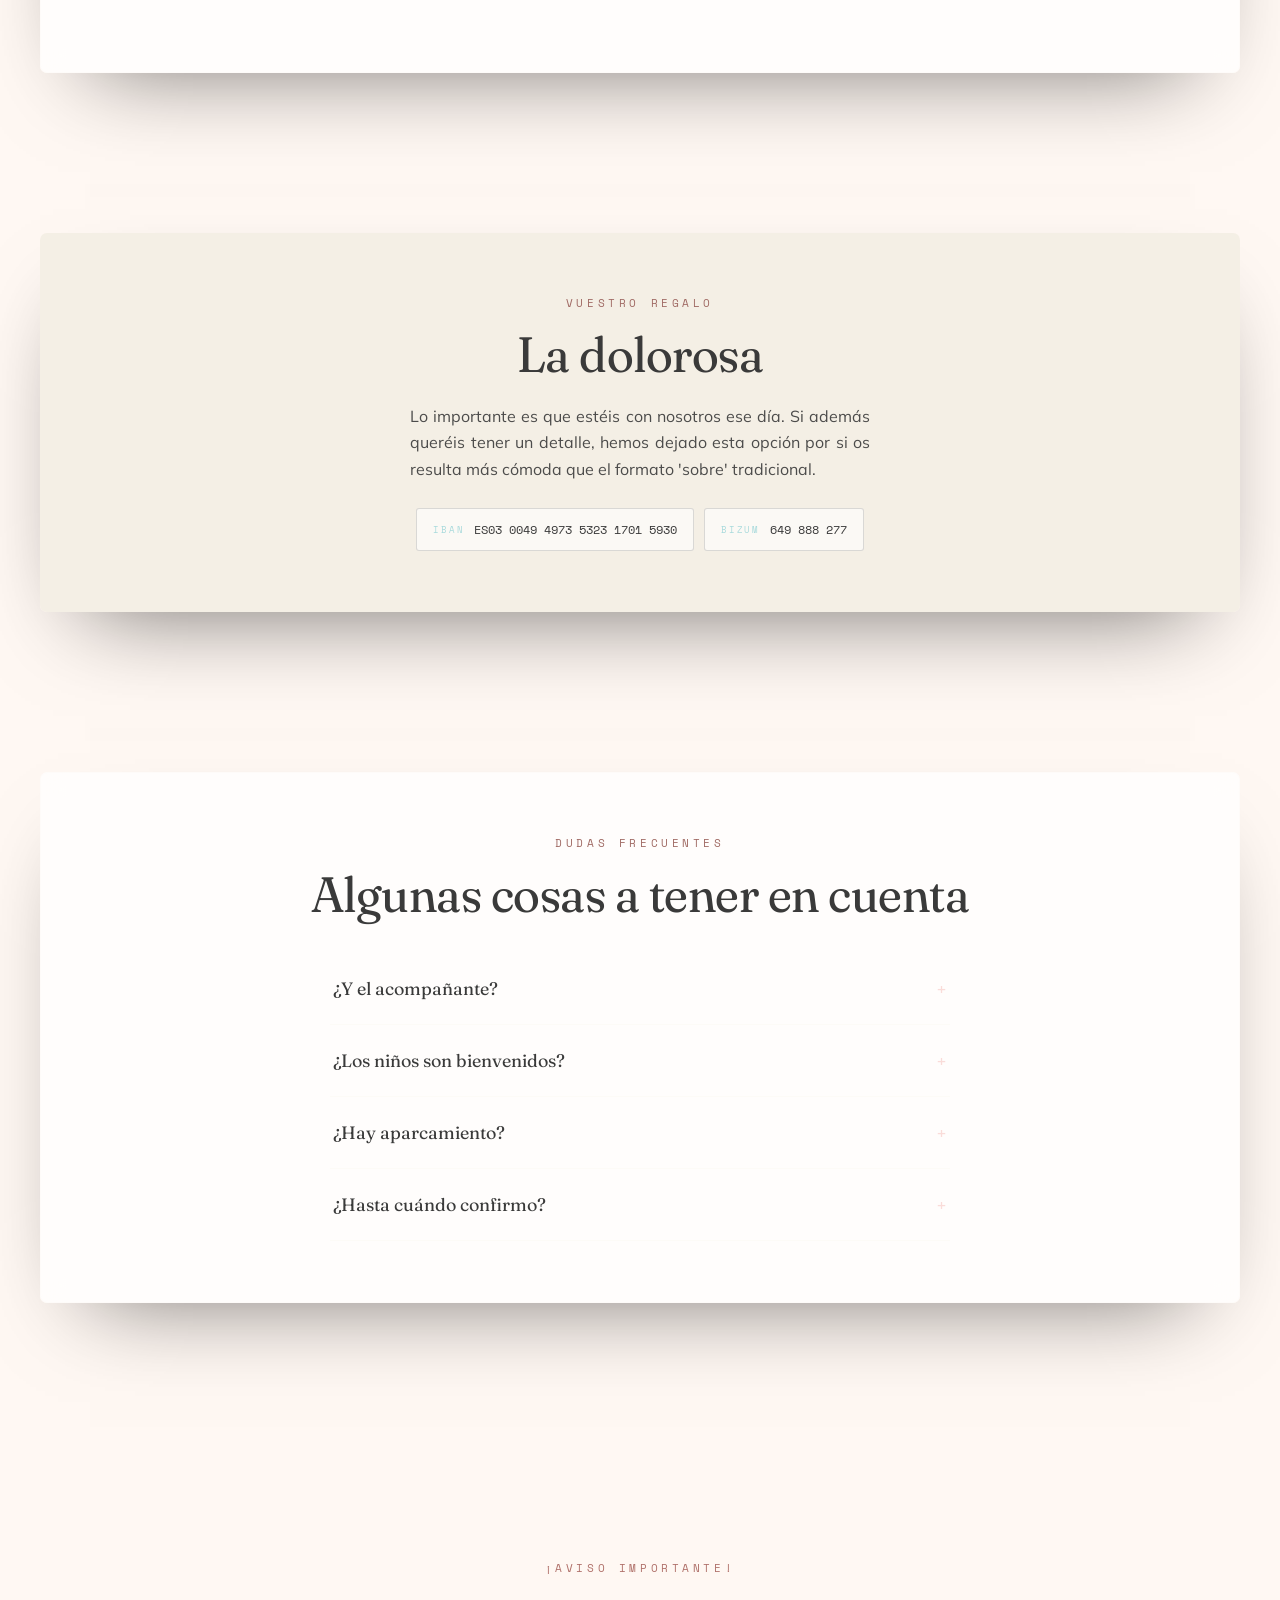
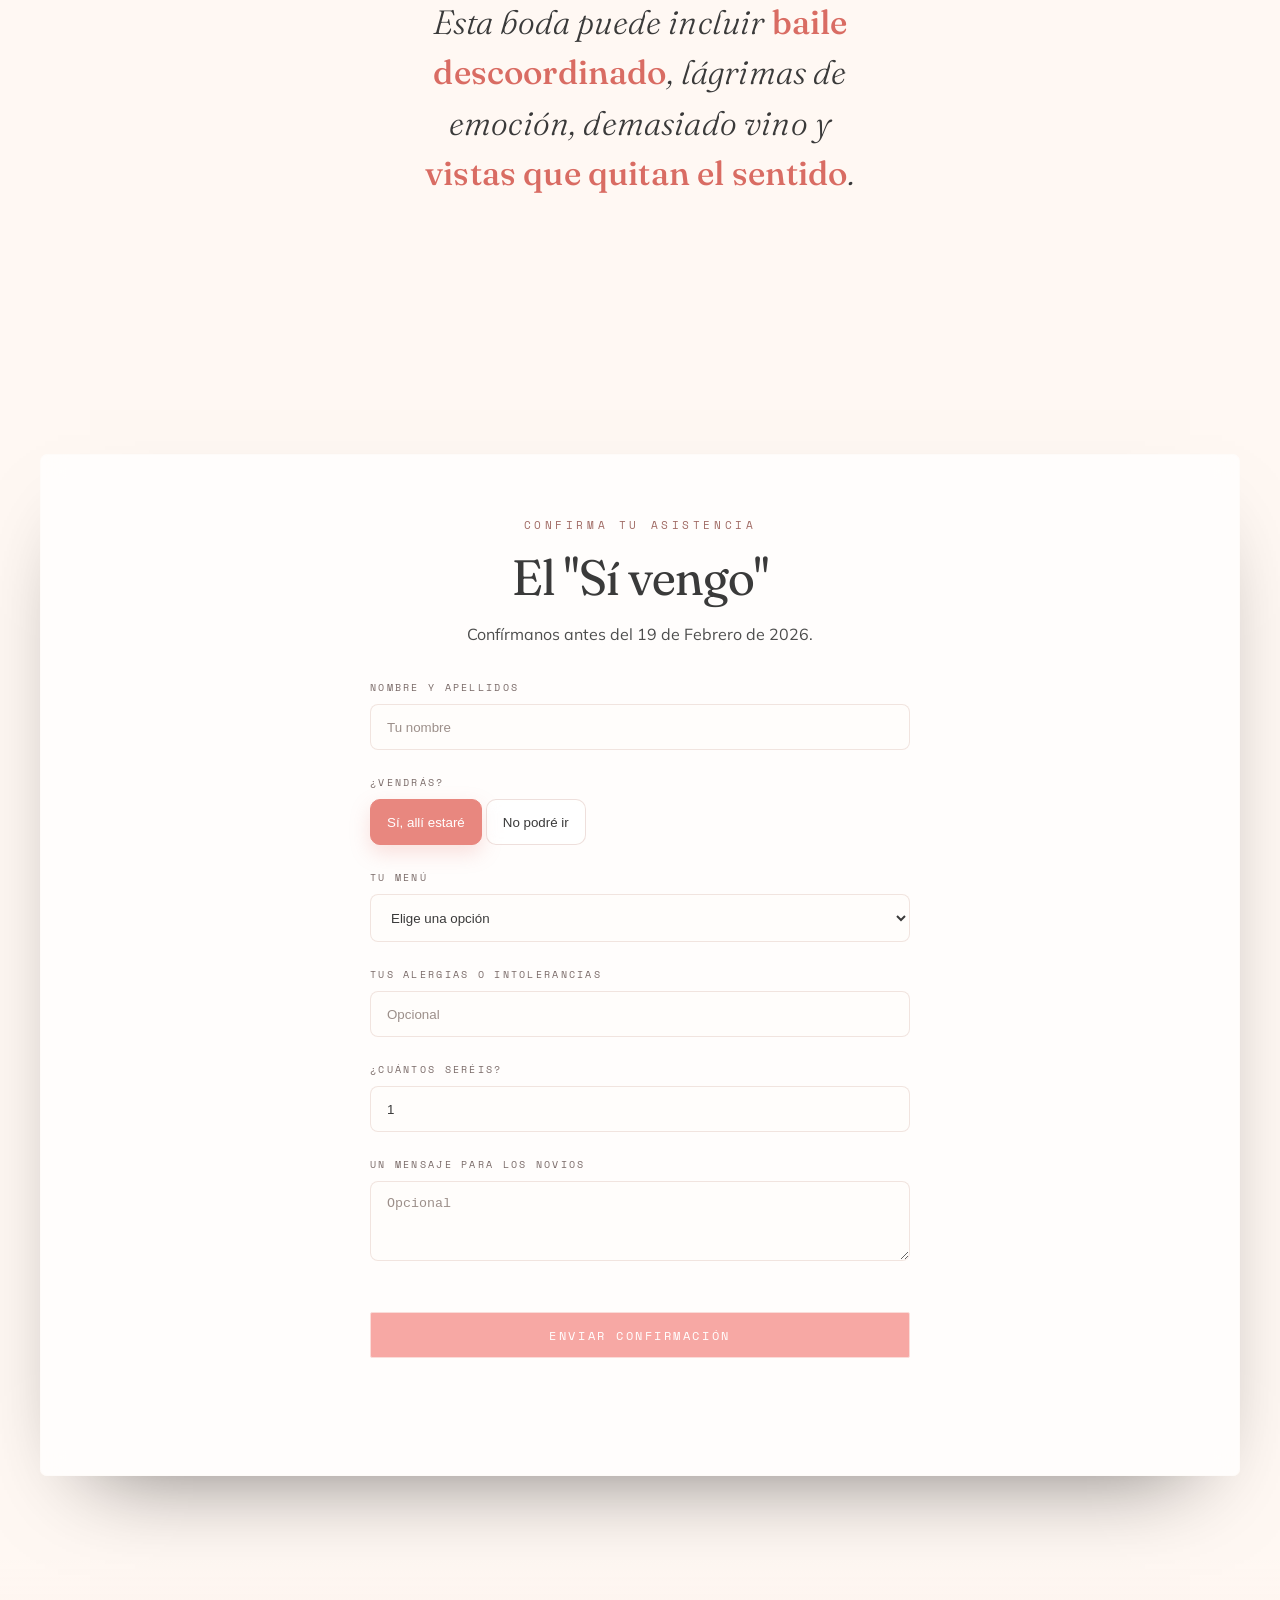
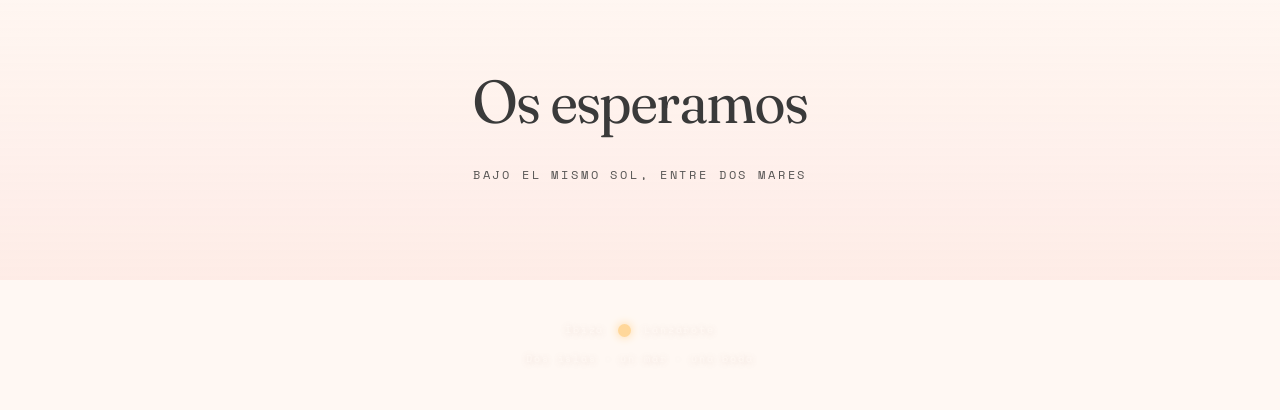
==== commit 2ec3ee1b: "v gj" ====
--- a/index.html
+++ b/index.html
@@ -14,7 +14,7 @@
   <title>Juan & Anaïs · 24 Abril 2027</title>
   <meta property="og:title" content="Juan & Anaïs · 24 Abril 2027">
   <meta property="og:description" content="Se os concede el excelentísimo honor de asistir a la mejor isla del mundo.">
-  <meta property="og:image" content="https://sianats.github.io/Bodorrio/preview.png">
+  <meta property="og:image" content="preview.png">
   <meta property="og:type" content="website">
 </head>
 
